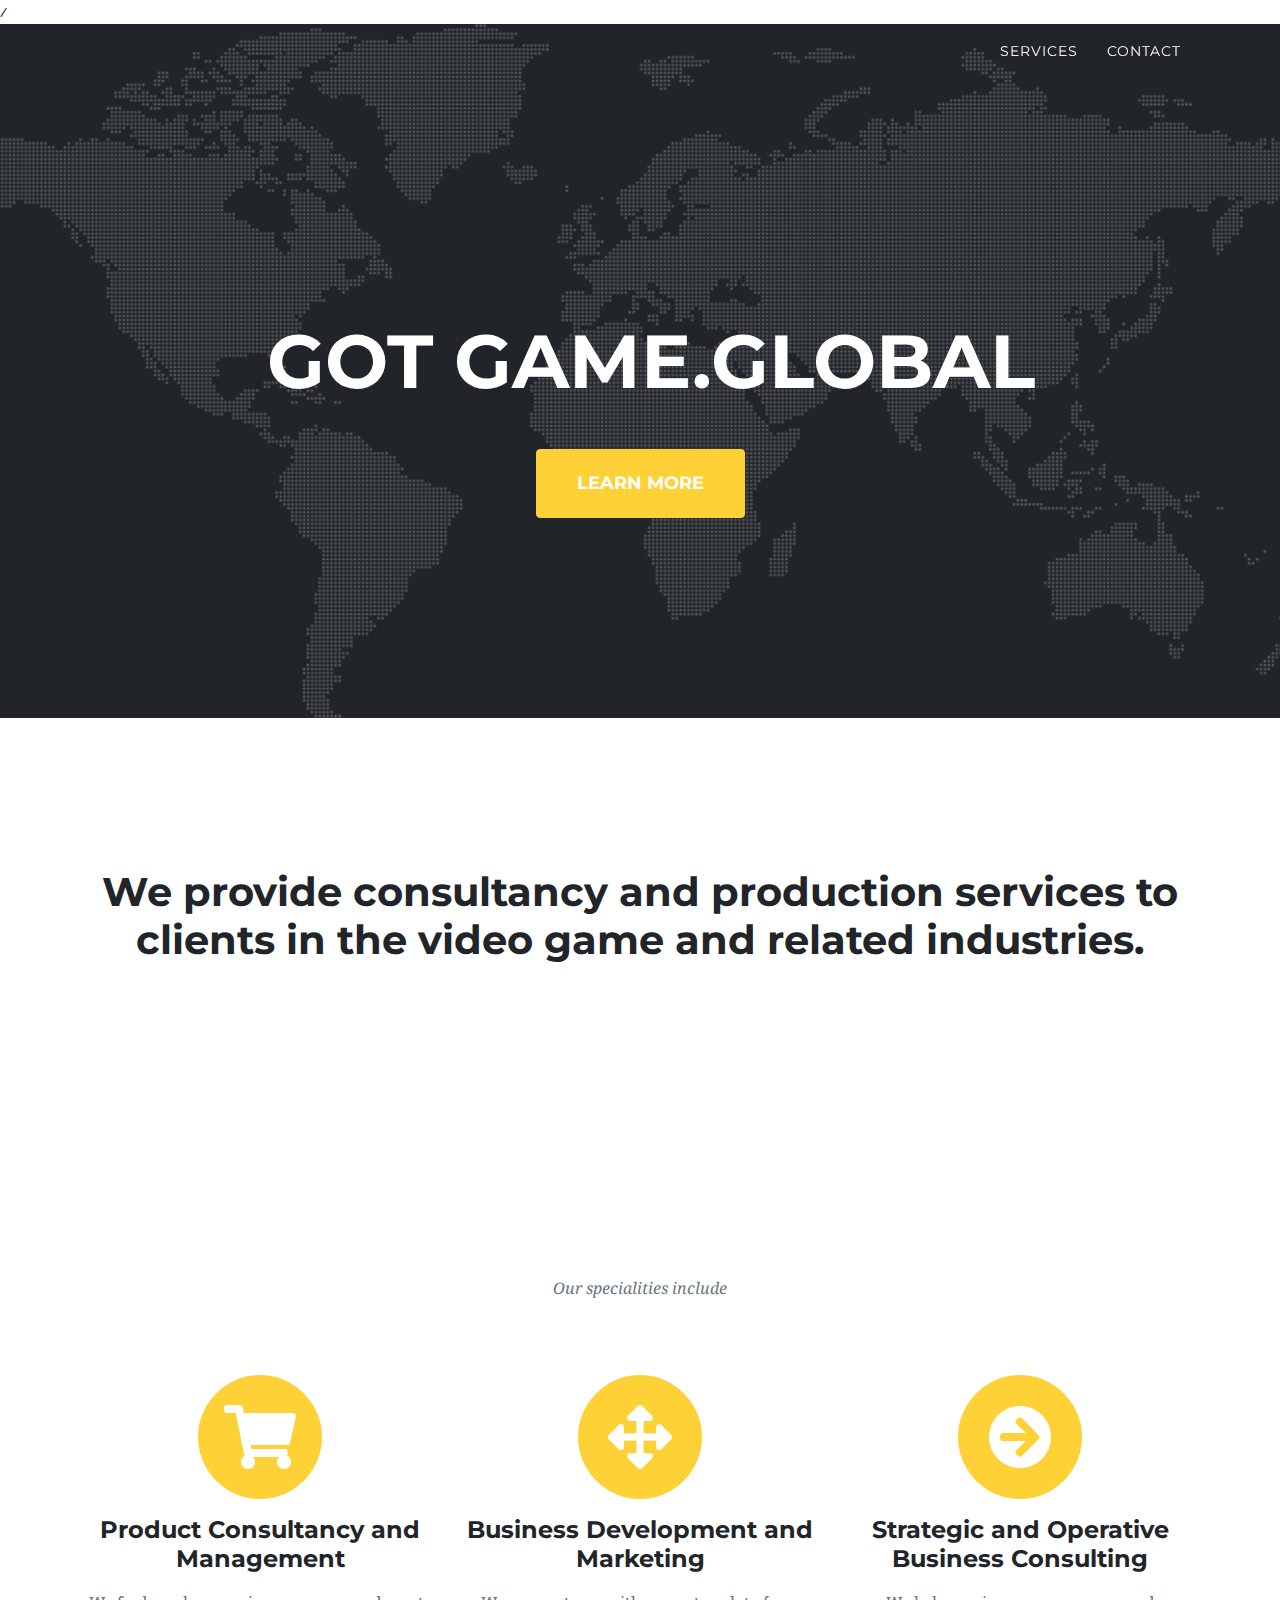
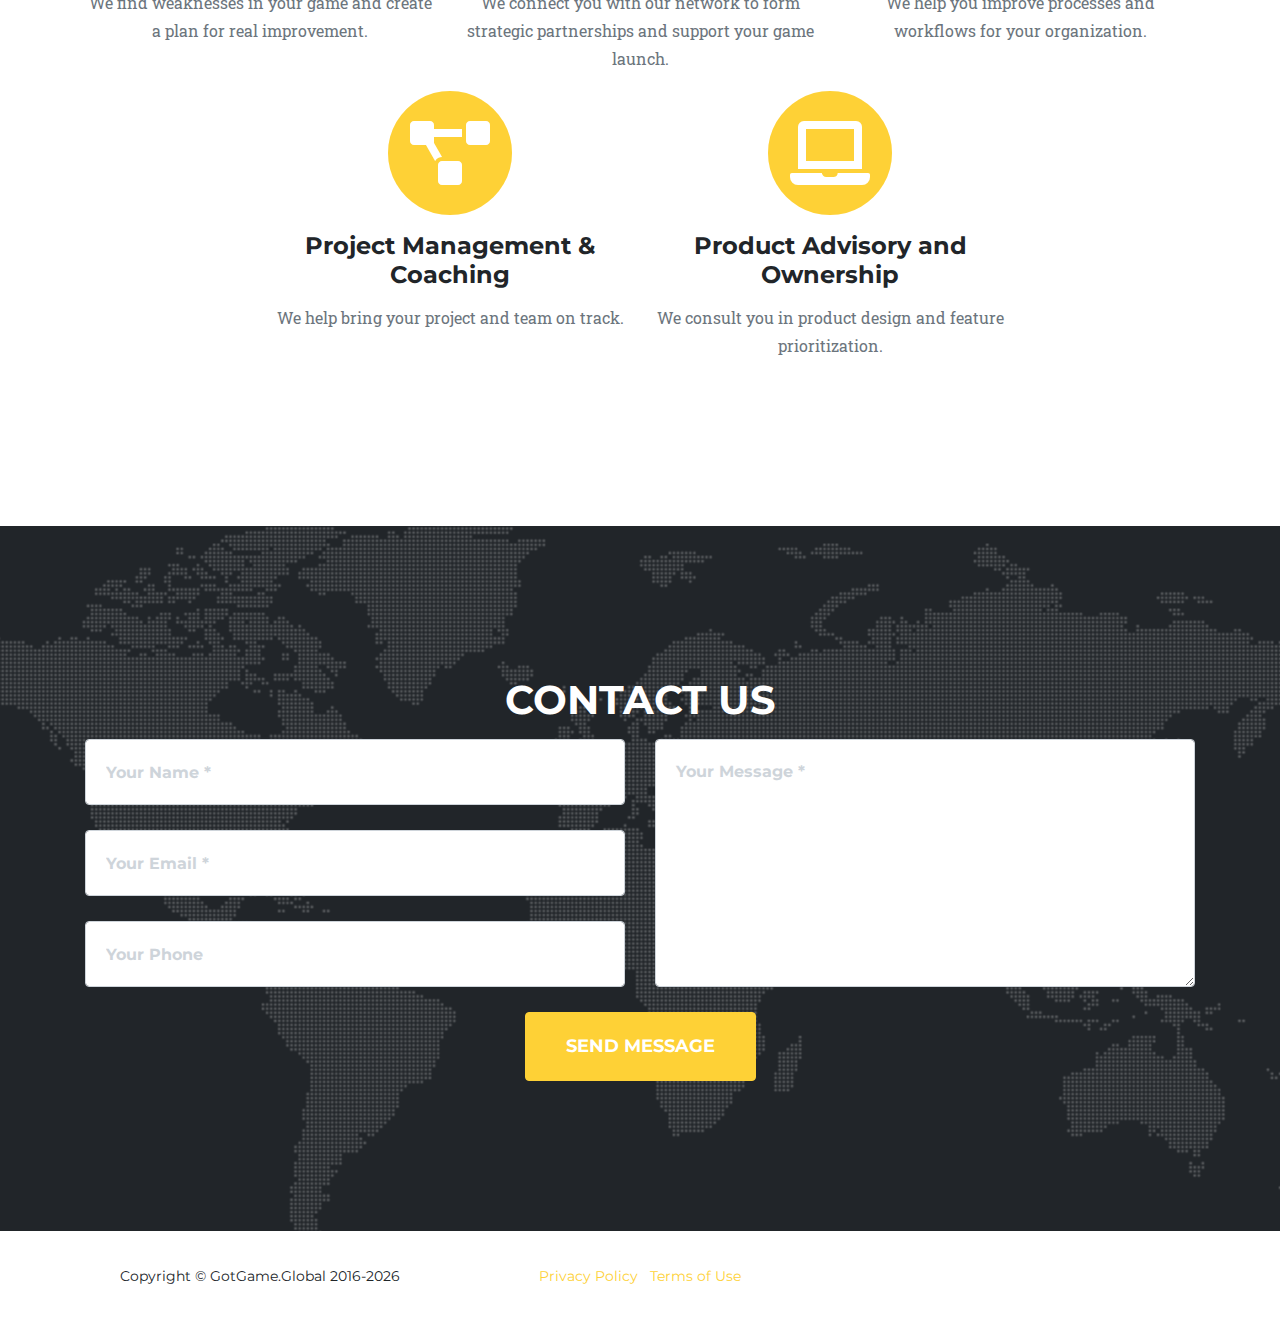
==== index.html @ 74e71c4a "added production and PM focus" ====
<!DOCTYPE html>
<html lang="en">
⁄
  <head>

    <meta charset="utf-8">
    <meta name="viewport" content="width=device-width, initial-scale=1, shrink-to-fit=no">
    <meta name="description" content="">
    <meta name="author" content="">

    <title>GotGame.Global</title>

    <!-- Bootstrap core CSS -->
    <link href="vendor/bootstrap/css/bootstrap.min.css" rel="stylesheet">

    <!-- Custom fonts for this template -->
    <link href="vendor/fontawesome-free/css/all.min.css" rel="stylesheet" type="text/css">
    <link href="https://fonts.googleapis.com/css?family=Montserrat:400,700" rel="stylesheet" type="text/css">
    <link href='https://fonts.googleapis.com/css?family=Kaushan+Script' rel='stylesheet' type='text/css'>
    <link href='https://fonts.googleapis.com/css?family=Droid+Serif:400,700,400italic,700italic' rel='stylesheet' type='text/css'>
    <link href='https://fonts.googleapis.com/css?family=Roboto+Slab:400,100,300,700' rel='stylesheet' type='text/css'>

    <!-- Custom styles for this template -->
    <link href="css/agency.css" rel="stylesheet">

  </head>

  <body id="page-top">

    <!-- Navigation -->
    <nav class="navbar navbar-expand-lg navbar-dark fixed-top" id="mainNav">
      <div class="container">
<!--        <a class="navbar-brand js-scroll-trigger" href="#page-top">Start Bootstrap</a> -->
        <button class="navbar-toggler navbar-toggler-right" type="button" data-toggle="collapse" data-target="#navbarResponsive" aria-controls="navbarResponsive" aria-expanded="false" aria-label="Toggle navigation">
          Menu
          <i class="fas fa-bars"></i>
        </button>
        <div class="collapse navbar-collapse" id="navbarResponsive">
          <ul class="navbar-nav text-uppercase ml-auto">
            <li class="nav-item">
              <a class="nav-link js-scroll-trigger" href="#services">Services</a>
            </li>
<!--
            <li class="nav-item">
              <a class="nav-link js-scroll-trigger" href="#portfolio">Portfolio</a>
            </li>
            <li class="nav-item">
              <a class="nav-link js-scroll-trigger" href="#about">About</a>
            </li>
            <li class="nav-item">
              <a class="nav-link js-scroll-trigger" href="#team">Team</a>
            </li>
-->            
            <li class="nav-item">
              <a class="nav-link js-scroll-trigger" href="#contact">Contact</a>
            </li>
          </ul>
        </div>
      </div>
    </nav>

    <!-- Header -->
    <header class="masthead">
      <div class="container">
        <div class="intro-text">
          <!--<div class="intro-lead-in">Welcome To Our Studio!</div>-->
          <div class="intro-heading text-uppercase">&nbsp;Got Game.Global</div>
          <a class="btn btn-primary btn-xl text-uppercase js-scroll-trigger" href="#services">Learn More</a>
        </div>
      </div>
    </header>






 <!-- About -->

    <section id="about">
      <div class="container">
        <div class="row">
          <div class="col-lg-12 text-center">
            <h2 class="section-heading text-normalcase">
            We provide consultancy and production services to clients in the video game and related industries.
            </h2>
<!--            
<h3 class="section-subheading text-muted"></h3> 
-->

          </div>
        </div>
      
      </div>
    </section>


    <!-- Services -->
    <section id="services">
      <div class="container">
        <div class="row">
          <div class="col-lg-12 text-center">
<!--            <h2 class="section-heading text-uppercase">Services</h2>
-->
            <h3 class="section-subheading text-muted">Our specialities include</h3>
          </div>
        </div>
        <div class="row text-center">
          <div class="col-md-4">
            <span class="fa-stack fa-4x">
              <i class="fas fa-circle fa-stack-2x text-primary"></i>
              <i class="fas fa-shopping-cart fa-stack-1x fa-inverse"></i>
            </span>
            <h4 class="service-heading">Product Consultancy and Management</h4>
            <p class="text-muted">We find weaknesses in your game and create a plan for real improvement.</p>
          </div>
          <div class="col-md-4">
            <span class="fa-stack fa-4x">
              <i class="fas fa-circle fa-stack-2x text-primary"></i>
              <i class="fas fa-arrows-alt fa-stack-1x fa-inverse"></i>
            </span>
            <h4 class="service-heading">Business Development and Marketing</h4>
            <p class="text-muted">We connect you with our network to form strategic partnerships and support your game launch.</p>
          </div>
          <div class="col-md-4">
            <span class="fa-stack fa-4x">
              <i class="fas fa-circle fa-stack-2x text-primary"></i>
              <i class="fas fa-arrow-circle-right fa-stack-1x fa-inverse"></i>
            </span>
            <h4 class="service-heading">Strategic and Operative Business Consulting</h4>
            <p class="text-muted">We help you improve processes and workflows for your organization.</p>
          </div>
        </div>


        <div class="row text-center">
          <div class="col-md-2">
          </div>
          <div class="col-md-4">
            <span class="fa-stack fa-4x">
              <i class="fas fa-circle fa-stack-2x text-primary"></i>
              <i class="fas fa-project-diagram fa-stack-1x fa-inverse"></i>
            </span>
            <h4 class="service-heading">Project Management & Coaching</h4>
            <p class="text-muted">We help bring your project and team on track.</p>
          </div>
          <div class="col-md-4">
            <span class="fa-stack fa-4x">
              <i class="fas fa-circle fa-stack-2x text-primary"></i>
              <i class="fas fa-laptop fa-stack-1x fa-inverse"></i>
            </span>
            <h4 class="service-heading">Product Advisory and Ownership</h4>
            <p class="text-muted">We consult you in product design and feature prioritization.</p>
          </div>
<!--
          <div class="col-md-6">
            <span class="fa-stack fa-4x">
              <i class="fas fa-circle fa-stack-2x text-primary"></i>
              <i class="fas fa-lock fa-stack-1x fa-inverse"></i>
            </span>
            <h4 class="service-heading">Strategic and Operative Business Consulting</h4>
            <p class="text-muted">We help you improve processes and workflows for your organization.</p>
          </div>
          <div class="col-md-6">
            <span class="fa-stack fa-4x">
              <i class="fas fa-circle fa-stack-2x text-primary"></i>
              <i class="fas fa-lock fa-stack-1x fa-inverse"></i>
            </span>
            <h4 class="service-heading">Strategic and Operative Business Consulting</h4>
            <p class="text-muted">We help you improve processes and workflows for your organization.</p>
          </div>
-->          
        </div>
      </div>
    </section>

    <!-- Portfolio Grid -->
<!--    
    <section class="bg-light" id="portfolio">
      <div class="container">
        <div class="row">
          <div class="col-lg-12 text-center">
            <h2 class="section-heading text-uppercase">Portfolio</h2>
            <h3 class="section-subheading text-muted">Lorem ipsum dolor sit amet consectetur.</h3>
          </div>
        </div>
        <div class="row">
          <div class="col-md-4 col-sm-6 portfolio-item">
            <a class="portfolio-link" data-toggle="modal" href="#portfolioModal1">
              <div class="portfolio-hover">
                <div class="portfolio-hover-content">
                  <i class="fas fa-plus fa-3x"></i>
                </div>
              </div>
              <img class="img-fluid" src="img/portfolio/01-thumbnail.jpg" alt="">
            </a>
            <div class="portfolio-caption">
              <h4>Threads</h4>
              <p class="text-muted">Illustration</p>
            </div>
          </div>
          <div class="col-md-4 col-sm-6 portfolio-item">
            <a class="portfolio-link" data-toggle="modal" href="#portfolioModal2">
              <div class="portfolio-hover">
                <div class="portfolio-hover-content">
                  <i class="fas fa-plus fa-3x"></i>
                </div>
              </div>
              <img class="img-fluid" src="img/portfolio/02-thumbnail.jpg" alt="">
            </a>
            <div class="portfolio-caption">
              <h4>Explore</h4>
              <p class="text-muted">Graphic Design</p>
            </div>
          </div>
          <div class="col-md-4 col-sm-6 portfolio-item">
            <a class="portfolio-link" data-toggle="modal" href="#portfolioModal3">
              <div class="portfolio-hover">
                <div class="portfolio-hover-content">
                  <i class="fas fa-plus fa-3x"></i>
                </div>
              </div>
              <img class="img-fluid" src="img/portfolio/03-thumbnail.jpg" alt="">
            </a>
            <div class="portfolio-caption">
              <h4>Finish</h4>
              <p class="text-muted">Identity</p>
            </div>
          </div>
          <div class="col-md-4 col-sm-6 portfolio-item">
            <a class="portfolio-link" data-toggle="modal" href="#portfolioModal4">
              <div class="portfolio-hover">
                <div class="portfolio-hover-content">
                  <i class="fas fa-plus fa-3x"></i>
                </div>
              </div>
              <img class="img-fluid" src="img/portfolio/04-thumbnail.jpg" alt="">
            </a>
            <div class="portfolio-caption">
              <h4>Lines</h4>
              <p class="text-muted">Branding</p>
            </div>
          </div>
          <div class="col-md-4 col-sm-6 portfolio-item">
            <a class="portfolio-link" data-toggle="modal" href="#portfolioModal5">
              <div class="portfolio-hover">
                <div class="portfolio-hover-content">
                  <i class="fas fa-plus fa-3x"></i>
                </div>
              </div>
              <img class="img-fluid" src="img/portfolio/05-thumbnail.jpg" alt="">
            </a>
            <div class="portfolio-caption">
              <h4>Southwest</h4>
              <p class="text-muted">Website Design</p>
            </div>
          </div>
          <div class="col-md-4 col-sm-6 portfolio-item">
            <a class="portfolio-link" data-toggle="modal" href="#portfolioModal6">
              <div class="portfolio-hover">
                <div class="portfolio-hover-content">
                  <i class="fas fa-plus fa-3x"></i>
                </div>
              </div>
              <img class="img-fluid" src="img/portfolio/06-thumbnail.jpg" alt="">
            </a>
            <div class="portfolio-caption">
              <h4>Window</h4>
              <p class="text-muted">Photography</p>
            </div>
          </div>
        </div>
      </div>
    </section>
-->
    <!-- About -->
<!--    
    <section id="about">
      <div class="container">
        <div class="row">
          <div class="col-lg-12 text-center">
            <h2 class="section-heading text-uppercase">About</h2>
            <h3 class="section-subheading text-muted">Lorem ipsum dolor sit amet consectetur.</h3>
          </div>
        </div>
        <div class="row">
          <div class="col-lg-12">
            <ul class="timeline">
              <li>
                <div class="timeline-image">
                  <img class="rounded-circle img-fluid" src="img/about/1.jpg" alt="">
                </div>
                <div class="timeline-panel">
                  <div class="timeline-heading">
                    <h4>2009-2011</h4>
                    <h4 class="subheading">Our Humble Beginnings</h4>
                  </div>
                  <div class="timeline-body">
                    <p class="text-muted">Lorem ipsum dolor sit amet, consectetur adipisicing elit. Sunt ut voluptatum eius sapiente, totam reiciendis temporibus qui quibusdam, recusandae sit vero unde, sed, incidunt et ea quo dolore laudantium consectetur!</p>
                  </div>
                </div>
              </li>
              <li class="timeline-inverted">
                <div class="timeline-image">
                  <img class="rounded-circle img-fluid" src="img/about/2.jpg" alt="">
                </div>
                <div class="timeline-panel">
                  <div class="timeline-heading">
                    <h4>March 2011</h4>
                    <h4 class="subheading">An Agency is Born</h4>
                  </div>
                  <div class="timeline-body">
                    <p class="text-muted">Lorem ipsum dolor sit amet, consectetur adipisicing elit. Sunt ut voluptatum eius sapiente, totam reiciendis temporibus qui quibusdam, recusandae sit vero unde, sed, incidunt et ea quo dolore laudantium consectetur!</p>
                  </div>
                </div>
              </li>
              <li>
                <div class="timeline-image">
                  <img class="rounded-circle img-fluid" src="img/about/3.jpg" alt="">
                </div>
                <div class="timeline-panel">
                  <div class="timeline-heading">
                    <h4>December 2012</h4>
                    <h4 class="subheading">Transition to Full Service</h4>
                  </div>
                  <div class="timeline-body">
                    <p class="text-muted">Lorem ipsum dolor sit amet, consectetur adipisicing elit. Sunt ut voluptatum eius sapiente, totam reiciendis temporibus qui quibusdam, recusandae sit vero unde, sed, incidunt et ea quo dolore laudantium consectetur!</p>
                  </div>
                </div>
              </li>
              <li class="timeline-inverted">
                <div class="timeline-image">
                  <img class="rounded-circle img-fluid" src="img/about/4.jpg" alt="">
                </div>
                <div class="timeline-panel">
                  <div class="timeline-heading">
                    <h4>July 2014</h4>
                    <h4 class="subheading">Phase Two Expansion</h4>
                  </div>
                  <div class="timeline-body">
                    <p class="text-muted">Lorem ipsum dolor sit amet, consectetur adipisicing elit. Sunt ut voluptatum eius sapiente, totam reiciendis temporibus qui quibusdam, recusandae sit vero unde, sed, incidunt et ea quo dolore laudantium consectetur!</p>
                  </div>
                </div>
              </li>
              <li class="timeline-inverted">
                <div class="timeline-image">
                  <h4>Be Part
                    <br>Of Our
                    <br>Story!</h4>
                </div>
              </li>
            </ul>
          </div>
        </div>
      </div>
    </section>
-->
    <!-- Team -->
<!--    
    <section class="bg-light" id="team">
      <div class="container">
        <div class="row">
          <div class="col-lg-12 text-center">
            <h2 class="section-heading text-uppercase">Our Amazing Team</h2>
            <h3 class="section-subheading text-muted">Lorem ipsum dolor sit amet consectetur.</h3>
          </div>
        </div>
        <div class="row">
          <div class="col-sm-4">
            <div class="team-member">
              <img class="mx-auto rounded-circle" src="img/team/1.jpg" alt="">
              <h4>Kay Garland</h4>
              <p class="text-muted">Lead Designer</p>
              <ul class="list-inline social-buttons">
                <li class="list-inline-item">
                  <a href="#">
                    <i class="fab fa-twitter"></i>
                  </a>
                </li>
                <li class="list-inline-item">
                  <a href="#">
                    <i class="fab fa-facebook-f"></i>
                  </a>
                </li>
                <li class="list-inline-item">
                  <a href="#">
                    <i class="fab fa-linkedin-in"></i>
                  </a>
                </li>
              </ul>
            </div>
          </div>
          <div class="col-sm-4">
            <div class="team-member">
              <img class="mx-auto rounded-circle" src="img/team/2.jpg" alt="">
              <h4>Larry Parker</h4>
              <p class="text-muted">Lead Marketer</p>
              <ul class="list-inline social-buttons">
                <li class="list-inline-item">
                  <a href="#">
                    <i class="fab fa-twitter"></i>
                  </a>
                </li>
                <li class="list-inline-item">
                  <a href="#">
                    <i class="fab fa-facebook-f"></i>
                  </a>
                </li>
                <li class="list-inline-item">
                  <a href="#">
                    <i class="fab fa-linkedin-in"></i>
                  </a>
                </li>
              </ul>
            </div>
          </div>
          <div class="col-sm-4">
            <div class="team-member">
              <img class="mx-auto rounded-circle" src="img/team/3.jpg" alt="">
              <h4>Diana Pertersen</h4>
              <p class="text-muted">Lead Developer</p>
              <ul class="list-inline social-buttons">
                <li class="list-inline-item">
                  <a href="#">
                    <i class="fab fa-twitter"></i>
                  </a>
                </li>
                <li class="list-inline-item">
                  <a href="#">
                    <i class="fab fa-facebook-f"></i>
                  </a>
                </li>
                <li class="list-inline-item">
                  <a href="#">
                    <i class="fab fa-linkedin-in"></i>
                  </a>
                </li>
              </ul>
            </div>
          </div>
        </div>
        <div class="row">
          <div class="col-lg-8 mx-auto text-center">
            <p class="large text-muted">Lorem ipsum dolor sit amet, consectetur adipisicing elit. Aut eaque, laboriosam veritatis, quos non quis ad perspiciatis, totam corporis ea, alias ut unde.</p>
          </div>
        </div>
      </div>
    </section>
-->
    <!-- Clients -->
<!--    
    <section class="py-5">
      <div class="container">
        <div class="row">
          <div class="col-md-3 col-sm-6">
            <a href="#">
              <img class="img-fluid d-block mx-auto" src="img/logos/envato.jpg" alt="">
            </a>
          </div>
          <div class="col-md-3 col-sm-6">
            <a href="#">
              <img class="img-fluid d-block mx-auto" src="img/logos/designmodo.jpg" alt="">
            </a>
          </div>
          <div class="col-md-3 col-sm-6">
            <a href="#">
              <img class="img-fluid d-block mx-auto" src="img/logos/themeforest.jpg" alt="">
            </a>
          </div>
          <div class="col-md-3 col-sm-6">
            <a href="#">
              <img class="img-fluid d-block mx-auto" src="img/logos/creative-market.jpg" alt="">
            </a>
          </div>
        </div>
      </div>
    </section>
-->
    <!-- Contact -->
    <section id="contact">
      <div class="container">
        <div class="row">
          <div class="col-lg-12 text-center">
            <h2 class="section-heading text-uppercase">Contact Us</h2>
<!--            <h3 class="section-subheading text-muted">Lorem ipsum dolor sit amet consectetur.</h3> -->
          </div>
        </div>
        <div class="row">
          <div class="col-lg-12">


            <form id="contactForm" name="sentMessage" novalidate="novalidate" action="https://getsimpleform.com/messages?form_api_token=7665341a5c9664d6cbdcd5132d60b666" method="post">
              <div class="row">
                <div class="col-md-6">
                  <div class="form-group">
                    <input class="form-control" id="name" type="text" placeholder="Your Name *" required="required" data-validation-required-message="Please enter your name.">
                    <p class="help-block text-danger"></p>
                  </div>
                  <div class="form-group">
                    <input class="form-control" id="email" type="email" placeholder="Your Email *" required="required" data-validation-required-message="Please enter your email address.">
                    <p class="help-block text-danger"></p>
                  </div>
                  <div class="form-group">
                    <input class="form-control" id="phone" type="tel" placeholder="Your Phone">
                    <p class="help-block text-danger"></p>
                  </div>
                </div>
                <div class="col-md-6">
                  <div class="form-group">
                    <textarea class="form-control" id="message" placeholder="Your Message *" required="required" data-validation-required-message="Please enter a message."></textarea>
                    <p class="help-block text-danger"></p>
                  </div>
                </div>
                <div class="clearfix"></div>
                <div class="col-lg-12 text-center">
                  <div id="success"></div>
                  <button id="sendMessageButton" class="btn btn-primary btn-xl text-uppercase" type="submit">Send Message</button>
                </div>
              </div>
            </form>
          </div>
        </div>
      </div>
    </section>

    <!-- Footer -->
    <footer>
      <div class="container">
        <div class="row">
          <div class="col-md-4">
            <span class="copyright">Copyright &copy; GotGame.Global 2016-<script>document.write(new Date().getFullYear())</script></span>
          </div>
<!--
          <div class="col-md-4">
            <ul class="list-inline social-buttons">
              <li class="list-inline-item">
                <a href="#">
                  <i class="fab fa-twitter"></i>
                </a>
              </li>
              <li class="list-inline-item">
                <a href="#">
                  <i class="fab fa-facebook-f"></i>
                </a>
              </li>
              <li class="list-inline-item">
                <a href="#">
                  <i class="fab fa-linkedin-in"></i>
                </a>
              </li>
            </ul>
          </div>
-->          

          <div class="col-md-4">
            <ul class="list-inline quicklinks">
              <li class="list-inline-item">
                <a href="#">Privacy Policy</a>
              </li>
              <li class="list-inline-item">
                <a href="#">Terms of Use</a>
              </li>
            </ul>
          </div>
        </div>
      </div>
    </footer>

    <!-- Portfolio Modals -->

    <!-- Modal 1 -->
    <div class="portfolio-modal modal fade" id="portfolioModal1" tabindex="-1" role="dialog" aria-hidden="true">
      <div class="modal-dialog">
        <div class="modal-content">
          <div class="close-modal" data-dismiss="modal">
            <div class="lr">
              <div class="rl"></div>
            </div>
          </div>
          <div class="container">
            <div class="row">
              <div class="col-lg-8 mx-auto">
                <div class="modal-body">
                  <!-- Project Details Go Here -->
                  <h2 class="text-uppercase">Project Name</h2>
                  <p class="item-intro text-muted">Lorem ipsum dolor sit amet consectetur.</p>
                  <img class="img-fluid d-block mx-auto" src="img/portfolio/01-full.jpg" alt="">
                  <p>Use this area to describe your project. Lorem ipsum dolor sit amet, consectetur adipisicing elit. Est blanditiis dolorem culpa incidunt minus dignissimos deserunt repellat aperiam quasi sunt officia expedita beatae cupiditate, maiores repudiandae, nostrum, reiciendis facere nemo!</p>
                  <ul class="list-inline">
                    <li>Date: January 2017</li>
                    <li>Client: Threads</li>
                    <li>Category: Illustration</li>
                  </ul>
                  <button class="btn btn-primary" data-dismiss="modal" type="button">
                    <i class="fas fa-times"></i>
                    Close Project</button>
                </div>
              </div>
            </div>
          </div>
        </div>
      </div>
    </div>

    <!-- Modal 2 -->
    <div class="portfolio-modal modal fade" id="portfolioModal2" tabindex="-1" role="dialog" aria-hidden="true">
      <div class="modal-dialog">
        <div class="modal-content">
          <div class="close-modal" data-dismiss="modal">
            <div class="lr">
              <div class="rl"></div>
            </div>
          </div>
          <div class="container">
            <div class="row">
              <div class="col-lg-8 mx-auto">
                <div class="modal-body">
                  <!-- Project Details Go Here -->
                  <h2 class="text-uppercase">Project Name</h2>
                  <p class="item-intro text-muted">Lorem ipsum dolor sit amet consectetur.</p>
                  <img class="img-fluid d-block mx-auto" src="img/portfolio/02-full.jpg" alt="">
                  <p>Use this area to describe your project. Lorem ipsum dolor sit amet, consectetur adipisicing elit. Est blanditiis dolorem culpa incidunt minus dignissimos deserunt repellat aperiam quasi sunt officia expedita beatae cupiditate, maiores repudiandae, nostrum, reiciendis facere nemo!</p>
                  <ul class="list-inline">
                    <li>Date: January 2017</li>
                    <li>Client: Explore</li>
                    <li>Category: Graphic Design</li>
                  </ul>
                  <button class="btn btn-primary" data-dismiss="modal" type="button">
                    <i class="fas fa-times"></i>
                    Close Project</button>
                </div>
              </div>
            </div>
          </div>
        </div>
      </div>
    </div>

    <!-- Modal 3 -->
    <div class="portfolio-modal modal fade" id="portfolioModal3" tabindex="-1" role="dialog" aria-hidden="true">
      <div class="modal-dialog">
        <div class="modal-content">
          <div class="close-modal" data-dismiss="modal">
            <div class="lr">
              <div class="rl"></div>
            </div>
          </div>
          <div class="container">
            <div class="row">
              <div class="col-lg-8 mx-auto">
                <div class="modal-body">
                  <!-- Project Details Go Here -->
                  <h2 class="text-uppercase">Project Name</h2>
                  <p class="item-intro text-muted">Lorem ipsum dolor sit amet consectetur.</p>
                  <img class="img-fluid d-block mx-auto" src="img/portfolio/03-full.jpg" alt="">
                  <p>Use this area to describe your project. Lorem ipsum dolor sit amet, consectetur adipisicing elit. Est blanditiis dolorem culpa incidunt minus dignissimos deserunt repellat aperiam quasi sunt officia expedita beatae cupiditate, maiores repudiandae, nostrum, reiciendis facere nemo!</p>
                  <ul class="list-inline">
                    <li>Date: January 2017</li>
                    <li>Client: Finish</li>
                    <li>Category: Identity</li>
                  </ul>
                  <button class="btn btn-primary" data-dismiss="modal" type="button">
                    <i class="fas fa-times"></i>
                    Close Project</button>
                </div>
              </div>
            </div>
          </div>
        </div>
      </div>
    </div>

    <!-- Modal 4 -->
    <div class="portfolio-modal modal fade" id="portfolioModal4" tabindex="-1" role="dialog" aria-hidden="true">
      <div class="modal-dialog">
        <div class="modal-content">
          <div class="close-modal" data-dismiss="modal">
            <div class="lr">
              <div class="rl"></div>
            </div>
          </div>
          <div class="container">
            <div class="row">
              <div class="col-lg-8 mx-auto">
                <div class="modal-body">
                  <!-- Project Details Go Here -->
                  <h2 class="text-uppercase">Project Name</h2>
                  <p class="item-intro text-muted">Lorem ipsum dolor sit amet consectetur.</p>
                  <img class="img-fluid d-block mx-auto" src="img/portfolio/04-full.jpg" alt="">
                  <p>Use this area to describe your project. Lorem ipsum dolor sit amet, consectetur adipisicing elit. Est blanditiis dolorem culpa incidunt minus dignissimos deserunt repellat aperiam quasi sunt officia expedita beatae cupiditate, maiores repudiandae, nostrum, reiciendis facere nemo!</p>
                  <ul class="list-inline">
                    <li>Date: January 2017</li>
                    <li>Client: Lines</li>
                    <li>Category: Branding</li>
                  </ul>
                  <button class="btn btn-primary" data-dismiss="modal" type="button">
                    <i class="fas fa-times"></i>
                    Close Project</button>
                </div>
              </div>
            </div>
          </div>
        </div>
      </div>
    </div>

    <!-- Modal 5 -->
    <div class="portfolio-modal modal fade" id="portfolioModal5" tabindex="-1" role="dialog" aria-hidden="true">
      <div class="modal-dialog">
        <div class="modal-content">
          <div class="close-modal" data-dismiss="modal">
            <div class="lr">
              <div class="rl"></div>
            </div>
          </div>
          <div class="container">
            <div class="row">
              <div class="col-lg-8 mx-auto">
                <div class="modal-body">
                  <!-- Project Details Go Here -->
                  <h2 class="text-uppercase">Project Name</h2>
                  <p class="item-intro text-muted">Lorem ipsum dolor sit amet consectetur.</p>
                  <img class="img-fluid d-block mx-auto" src="img/portfolio/05-full.jpg" alt="">
                  <p>Use this area to describe your project. Lorem ipsum dolor sit amet, consectetur adipisicing elit. Est blanditiis dolorem culpa incidunt minus dignissimos deserunt repellat aperiam quasi sunt officia expedita beatae cupiditate, maiores repudiandae, nostrum, reiciendis facere nemo!</p>
                  <ul class="list-inline">
                    <li>Date: January 2017</li>
                    <li>Client: Southwest</li>
                    <li>Category: Website Design</li>
                  </ul>
                  <button class="btn btn-primary" data-dismiss="modal" type="button">
                    <i class="fas fa-times"></i>
                    Close Project</button>
                </div>
              </div>
            </div>
          </div>
        </div>
      </div>
    </div>

    <!-- Modal 6 -->
    <div class="portfolio-modal modal fade" id="portfolioModal6" tabindex="-1" role="dialog" aria-hidden="true">
      <div class="modal-dialog">
        <div class="modal-content">
          <div class="close-modal" data-dismiss="modal">
            <div class="lr">
              <div class="rl"></div>
            </div>
          </div>
          <div class="container">
            <div class="row">
              <div class="col-lg-8 mx-auto">
                <div class="modal-body">
                  <!-- Project Details Go Here -->
                  <h2 class="text-uppercase">Project Name</h2>
                  <p class="item-intro text-muted">Lorem ipsum dolor sit amet consectetur.</p>
                  <img class="img-fluid d-block mx-auto" src="img/portfolio/06-full.jpg" alt="">
                  <p>Use this area to describe your project. Lorem ipsum dolor sit amet, consectetur adipisicing elit. Est blanditiis dolorem culpa incidunt minus dignissimos deserunt repellat aperiam quasi sunt officia expedita beatae cupiditate, maiores repudiandae, nostrum, reiciendis facere nemo!</p>
                  <ul class="list-inline">
                    <li>Date: January 2017</li>
                    <li>Client: Window</li>
                    <li>Category: Photography</li>
                  </ul>
                  <button class="btn btn-primary" data-dismiss="modal" type="button">
                    <i class="fas fa-times"></i>
                    Close Project</button>
                </div>
              </div>
            </div>
          </div>
        </div>
      </div>
    </div>

    <!-- Bootstrap core JavaScript -->
    <script src="vendor/jquery/jquery.min.js"></script>
    <script src="vendor/bootstrap/js/bootstrap.bundle.min.js"></script>

    <!-- Plugin JavaScript -->
    <script src="vendor/jquery-easing/jquery.easing.min.js"></script>

    <!-- Contact form JavaScript -->
    <script src="js/jqBootstrapValidation.js"></script>
    <script src="js/contact_me.js"></script>

    <!-- Custom scripts for this template -->
    <script src="js/agency.js"></script>

  </body>

</html>
---- vendor/fontawesome-free/css/all.min.css ----
/*!
 * Font Awesome Free 5.3.1 by @fontawesome - https://fontawesome.com
 * License - https://fontawesome.com/license/free (Icons: CC BY 4.0, Fonts: SIL OFL 1.1, Code: MIT License)
 */
.fa,.fab,.fal,.far,.fas{-moz-osx-font-smoothing:grayscale;-webkit-font-smoothing:antialiased;display:inline-block;font-style:normal;font-variant:normal;text-rendering:auto;line-height:1}.fa-lg{font-size:1.33333em;line-height:.75em;vertical-align:-.0667em}.fa-xs{font-size:.75em}.fa-sm{font-size:.875em}.fa-1x{font-size:1em}.fa-2x{font-size:2em}.fa-3x{font-size:3em}.fa-4x{font-size:4em}.fa-5x{font-size:5em}.fa-6x{font-size:6em}.fa-7x{font-size:7em}.fa-8x{font-size:8em}.fa-9x{font-size:9em}.fa-10x{font-size:10em}.fa-fw{text-align:center;width:1.25em}.fa-ul{list-style-type:none;margin-left:2.5em;padding-left:0}.fa-ul>li{position:relative}.fa-li{left:-2em;position:absolute;text-align:center;width:2em;line-height:inherit}.fa-border{border:.08em solid #eee;border-radius:.1em;padding:.2em .25em .15em}.fa-pull-left{float:left}.fa-pull-right{float:right}.fa.fa-pull-left,.fab.fa-pull-left,.fal.fa-pull-left,.far.fa-pull-left,.fas.fa-pull-left{margin-right:.3em}.fa.fa-pull-right,.fab.fa-pull-right,.fal.fa-pull-right,.far.fa-pull-right,.fas.fa-pull-right{margin-left:.3em}.fa-spin{animation:fa-spin 2s infinite linear}.fa-pulse{animation:fa-spin 1s infinite steps(8)}@keyframes fa-spin{0%{transform:rotate(0deg)}to{transform:rotate(1turn)}}.fa-rotate-90{-ms-filter:"progid:DXImageTransform.Microsoft.BasicImage(rotation=1)";transform:rotate(90deg)}.fa-rotate-180{-ms-filter:"progid:DXImageTransform.Microsoft.BasicImage(rotation=2)";transform:rotate(180deg)}.fa-rotate-270{-ms-filter:"progid:DXImageTransform.Microsoft.BasicImage(rotation=3)";transform:rotate(270deg)}.fa-flip-horizontal{-ms-filter:"progid:DXImageTransform.Microsoft.BasicImage(rotation=0, mirror=1)";transform:scaleX(-1)}.fa-flip-vertical{transform:scaleY(-1)}.fa-flip-horizontal.fa-flip-vertical,.fa-flip-vertical{-ms-filter:"progid:DXImageTransform.Microsoft.BasicImage(rotation=2, mirror=1)"}.fa-flip-horizontal.fa-flip-vertical{transform:scale(-1)}:root .fa-flip-horizontal,:root .fa-flip-vertical,:root .fa-rotate-90,:root .fa-rotate-180,:root .fa-rotate-270{-webkit-filter:none;filter:none}.fa-stack{display:inline-block;height:2em;line-height:2em;position:relative;vertical-align:middle;width:2em}.fa-stack-1x,.fa-stack-2x{left:0;position:absolute;text-align:center;width:100%}.fa-stack-1x{line-height:inherit}.fa-stack-2x{font-size:2em}.fa-inverse{color:#fff}.fa-500px:before{content:"\f26e"}.fa-accessible-icon:before{content:"\f368"}.fa-accusoft:before{content:"\f369"}.fa-ad:before{content:"\f641"}.fa-address-book:before{content:"\f2b9"}.fa-address-card:before{content:"\f2bb"}.fa-adjust:before{content:"\f042"}.fa-adn:before{content:"\f170"}.fa-adversal:before{content:"\f36a"}.fa-affiliatetheme:before{content:"\f36b"}.fa-air-freshener:before{content:"\f5d0"}.fa-algolia:before{content:"\f36c"}.fa-align-center:before{content:"\f037"}.fa-align-justify:before{content:"\f039"}.fa-align-left:before{content:"\f036"}.fa-align-right:before{content:"\f038"}.fa-alipay:before{content:"\f642"}.fa-allergies:before{content:"\f461"}.fa-amazon:before{content:"\f270"}.fa-amazon-pay:before{content:"\f42c"}.fa-ambulance:before{content:"\f0f9"}.fa-american-sign-language-interpreting:before{content:"\f2a3"}.fa-amilia:before{content:"\f36d"}.fa-anchor:before{content:"\f13d"}.fa-android:before{content:"\f17b"}.fa-angellist:before{content:"\f209"}.fa-angle-double-down:before{content:"\f103"}.fa-angle-double-left:before{content:"\f100"}.fa-angle-double-right:before{content:"\f101"}.fa-angle-double-up:before{content:"\f102"}.fa-angle-down:before{content:"\f107"}.fa-angle-left:before{content:"\f104"}.fa-angle-right:before{content:"\f105"}.fa-angle-up:before{content:"\f106"}.fa-angry:before{content:"\f556"}.fa-angrycreative:before{content:"\f36e"}.fa-angular:before{content:"\f420"}.fa-ankh:before{content:"\f644"}.fa-app-store:before{content:"\f36f"}.fa-app-store-ios:before{content:"\f370"}.fa-apper:before{content:"\f371"}.fa-apple:before{content:"\f179"}.fa-apple-alt:before{content:"\f5d1"}.fa-apple-pay:before{content:"\f415"}.fa-archive:before{content:"\f187"}.fa-archway:before{content:"\f557"}.fa-arrow-alt-circle-down:before{content:"\f358"}.fa-arrow-alt-circle-left:before{content:"\f359"}.fa-arrow-alt-circle-right:before{content:"\f35a"}.fa-arrow-alt-circle-up:before{content:"\f35b"}.fa-arrow-circle-down:before{content:"\f0ab"}.fa-arrow-circle-left:before{content:"\f0a8"}.fa-arrow-circle-right:before{content:"\f0a9"}.fa-arrow-circle-up:before{content:"\f0aa"}.fa-arrow-down:before{content:"\f063"}.fa-arrow-left:before{content:"\f060"}.fa-arrow-right:before{content:"\f061"}.fa-arrow-up:before{content:"\f062"}.fa-arrows-alt:before{content:"\f0b2"}.fa-arrows-alt-h:before{content:"\f337"}.fa-arrows-alt-v:before{content:"\f338"}.fa-assistive-listening-systems:before{content:"\f2a2"}.fa-asterisk:before{content:"\f069"}.fa-asymmetrik:before{content:"\f372"}.fa-at:before{content:"\f1fa"}.fa-atlas:before{content:"\f558"}.fa-atom:before{content:"\f5d2"}.fa-audible:before{content:"\f373"}.fa-audio-description:before{content:"\f29e"}.fa-autoprefixer:before{content:"\f41c"}.fa-avianex:before{content:"\f374"}.fa-aviato:before{content:"\f421"}.fa-award:before{content:"\f559"}.fa-aws:before{content:"\f375"}.fa-backspace:before{content:"\f55a"}.fa-backward:before{content:"\f04a"}.fa-balance-scale:before{content:"\f24e"}.fa-ban:before{content:"\f05e"}.fa-band-aid:before{content:"\f462"}.fa-bandcamp:before{content:"\f2d5"}.fa-barcode:before{content:"\f02a"}.fa-bars:before{content:"\f0c9"}.fa-baseball-ball:before{content:"\f433"}.fa-basketball-ball:before{content:"\f434"}.fa-bath:before{content:"\f2cd"}.fa-battery-empty:before{content:"\f244"}.fa-battery-full:before{content:"\f240"}.fa-battery-half:before{content:"\f242"}.fa-battery-quarter:before{content:"\f243"}.fa-battery-three-quarters:before{content:"\f241"}.fa-bed:before{content:"\f236"}.fa-beer:before{content:"\f0fc"}.fa-behance:before{content:"\f1b4"}.fa-behance-square:before{content:"\f1b5"}.fa-bell:before{content:"\f0f3"}.fa-bell-slash:before{content:"\f1f6"}.fa-bezier-curve:before{content:"\f55b"}.fa-bible:before{content:"\f647"}.fa-bicycle:before{content:"\f206"}.fa-bimobject:before{content:"\f378"}.fa-binoculars:before{content:"\f1e5"}.fa-birthday-cake:before{content:"\f1fd"}.fa-bitbucket:before{content:"\f171"}.fa-bitcoin:before{content:"\f379"}.fa-bity:before{content:"\f37a"}.fa-black-tie:before{content:"\f27e"}.fa-blackberry:before{content:"\f37b"}.fa-blender:before{content:"\f517"}.fa-blind:before{content:"\f29d"}.fa-blogger:before{content:"\f37c"}.fa-blogger-b:before{content:"\f37d"}.fa-bluetooth:before{content:"\f293"}.fa-bluetooth-b:before{content:"\f294"}.fa-bold:before{content:"\f032"}.fa-bolt:before{content:"\f0e7"}.fa-bomb:before{content:"\f1e2"}.fa-bone:before{content:"\f5d7"}.fa-bong:before{content:"\f55c"}.fa-book:before{content:"\f02d"}.fa-book-open:before{content:"\f518"}.fa-book-reader:before{content:"\f5da"}.fa-bookmark:before{content:"\f02e"}.fa-bowling-ball:before{content:"\f436"}.fa-box:before{content:"\f466"}.fa-box-open:before{content:"\f49e"}.fa-boxes:before{content:"\f468"}.fa-braille:before{content:"\f2a1"}.fa-brain:before{content:"\f5dc"}.fa-briefcase:before{content:"\f0b1"}.fa-briefcase-medical:before{content:"\f469"}.fa-broadcast-tower:before{content:"\f519"}.fa-broom:before{content:"\f51a"}.fa-brush:before{content:"\f55d"}.fa-btc:before{content:"\f15a"}.fa-bug:before{content:"\f188"}.fa-building:before{content:"\f1ad"}.fa-bullhorn:before{content:"\f0a1"}.fa-bullseye:before{content:"\f140"}.fa-burn:before{content:"\f46a"}.fa-buromobelexperte:before{content:"\f37f"}.fa-bus:before{content:"\f207"}.fa-bus-alt:before{content:"\f55e"}.fa-business-time:before{content:"\f64a"}.fa-buysellads:before{content:"\f20d"}.fa-calculator:before{content:"\f1ec"}.fa-calendar:before{content:"\f133"}.fa-calendar-alt:before{content:"\f073"}.fa-calendar-check:before{content:"\f274"}.fa-calendar-minus:before{content:"\f272"}.fa-calendar-plus:before{content:"\f271"}.fa-calendar-times:before{content:"\f273"}.fa-camera:before{content:"\f030"}.fa-camera-retro:before{content:"\f083"}.fa-cannabis:before{content:"\f55f"}.fa-capsules:before{content:"\f46b"}.fa-car:before{content:"\f1b9"}.fa-car-alt:before{content:"\f5de"}.fa-car-battery:before{content:"\f5df"}.fa-car-crash:before{content:"\f5e1"}.fa-car-side:before{content:"\f5e4"}.fa-caret-down:before{content:"\f0d7"}.fa-caret-left:before{content:"\f0d9"}.fa-caret-right:before{content:"\f0da"}.fa-caret-square-down:before{content:"\f150"}.fa-caret-square-left:before{content:"\f191"}.fa-caret-square-right:before{content:"\f152"}.fa-caret-square-up:before{content:"\f151"}.fa-caret-up:before{content:"\f0d8"}.fa-cart-arrow-down:before{content:"\f218"}.fa-cart-plus:before{content:"\f217"}.fa-cc-amazon-pay:before{content:"\f42d"}.fa-cc-amex:before{content:"\f1f3"}.fa-cc-apple-pay:before{content:"\f416"}.fa-cc-diners-club:before{content:"\f24c"}.fa-cc-discover:before{content:"\f1f2"}.fa-cc-jcb:before{content:"\f24b"}.fa-cc-mastercard:before{content:"\f1f1"}.fa-cc-paypal:before{content:"\f1f4"}.fa-cc-stripe:before{content:"\f1f5"}.fa-cc-visa:before{content:"\f1f0"}.fa-centercode:before{content:"\f380"}.fa-certificate:before{content:"\f0a3"}.fa-chalkboard:before{content:"\f51b"}.fa-chalkboard-teacher:before{content:"\f51c"}.fa-charging-station:before{content:"\f5e7"}.fa-chart-area:before{content:"\f1fe"}.fa-chart-bar:before{content:"\f080"}.fa-chart-line:before{content:"\f201"}.fa-chart-pie:before{content:"\f200"}.fa-check:before{content:"\f00c"}.fa-check-circle:before{content:"\f058"}.fa-check-double:before{content:"\f560"}.fa-check-square:before{content:"\f14a"}.fa-chess:before{content:"\f439"}.fa-chess-bishop:before{content:"\f43a"}.fa-chess-board:before{content:"\f43c"}.fa-chess-king:before{content:"\f43f"}.fa-chess-knight:before{content:"\f441"}.fa-chess-pawn:before{content:"\f443"}.fa-chess-queen:before{content:"\f445"}.fa-chess-rook:before{content:"\f447"}.fa-chevron-circle-down:before{content:"\f13a"}.fa-chevron-circle-left:before{content:"\f137"}.fa-chevron-circle-right:before{content:"\f138"}.fa-chevron-circle-up:before{content:"\f139"}.fa-chevron-down:before{content:"\f078"}.fa-chevron-left:before{content:"\f053"}.fa-chevron-right:before{content:"\f054"}.fa-chevron-up:before{content:"\f077"}.fa-child:before{content:"\f1ae"}.fa-chrome:before{content:"\f268"}.fa-church:before{content:"\f51d"}.fa-circle:before{content:"\f111"}.fa-circle-notch:before{content:"\f1ce"}.fa-city:before{content:"\f64f"}.fa-clipboard:before{content:"\f328"}.fa-clipboard-check:before{content:"\f46c"}.fa-clipboard-list:before{content:"\f46d"}.fa-clock:before{content:"\f017"}.fa-clone:before{content:"\f24d"}.fa-closed-captioning:before{content:"\f20a"}.fa-cloud:before{content:"\f0c2"}.fa-cloud-download-alt:before{content:"\f381"}.fa-cloud-upload-alt:before{content:"\f382"}.fa-cloudscale:before{content:"\f383"}.fa-cloudsmith:before{content:"\f384"}.fa-cloudversify:before{content:"\f385"}.fa-cocktail:before{content:"\f561"}.fa-code:before{content:"\f121"}.fa-code-branch:before{content:"\f126"}.fa-codepen:before{content:"\f1cb"}.fa-codiepie:before{content:"\f284"}.fa-coffee:before{content:"\f0f4"}.fa-cog:before{content:"\f013"}.fa-cogs:before{content:"\f085"}.fa-coins:before{content:"\f51e"}.fa-columns:before{content:"\f0db"}.fa-comment:before{content:"\f075"}.fa-comment-alt:before{content:"\f27a"}.fa-comment-dollar:before{content:"\f651"}.fa-comment-dots:before{content:"\f4ad"}.fa-comment-slash:before{content:"\f4b3"}.fa-comments:before{content:"\f086"}.fa-comments-dollar:before{content:"\f653"}.fa-compact-disc:before{content:"\f51f"}.fa-compass:before{content:"\f14e"}.fa-compress:before{content:"\f066"}.fa-concierge-bell:before{content:"\f562"}.fa-connectdevelop:before{content:"\f20e"}.fa-contao:before{content:"\f26d"}.fa-cookie:before{content:"\f563"}.fa-cookie-bite:before{content:"\f564"}.fa-copy:before{content:"\f0c5"}.fa-copyright:before{content:"\f1f9"}.fa-couch:before{content:"\f4b8"}.fa-cpanel:before{content:"\f388"}.fa-creative-commons:before{content:"\f25e"}.fa-creative-commons-by:before{content:"\f4e7"}.fa-creative-commons-nc:before{content:"\f4e8"}.fa-creative-commons-nc-eu:before{content:"\f4e9"}.fa-creative-commons-nc-jp:before{content:"\f4ea"}.fa-creative-commons-nd:before{content:"\f4eb"}.fa-creative-commons-pd:before{content:"\f4ec"}.fa-creative-commons-pd-alt:before{content:"\f4ed"}.fa-creative-commons-remix:before{content:"\f4ee"}.fa-creative-commons-sa:before{content:"\f4ef"}.fa-creative-commons-sampling:before{content:"\f4f0"}.fa-creative-commons-sampling-plus:before{content:"\f4f1"}.fa-creative-commons-share:before{content:"\f4f2"}.fa-credit-card:before{content:"\f09d"}.fa-crop:before{content:"\f125"}.fa-crop-alt:before{content:"\f565"}.fa-cross:before{content:"\f654"}.fa-crosshairs:before{content:"\f05b"}.fa-crow:before{content:"\f520"}.fa-crown:before{content:"\f521"}.fa-css3:before{content:"\f13c"}.fa-css3-alt:before{content:"\f38b"}.fa-cube:before{content:"\f1b2"}.fa-cubes:before{content:"\f1b3"}.fa-cut:before{content:"\f0c4"}.fa-cuttlefish:before{content:"\f38c"}.fa-d-and-d:before{content:"\f38d"}.fa-dashcube:before{content:"\f210"}.fa-database:before{content:"\f1c0"}.fa-deaf:before{content:"\f2a4"}.fa-delicious:before{content:"\f1a5"}.fa-deploydog:before{content:"\f38e"}.fa-deskpro:before{content:"\f38f"}.fa-desktop:before{content:"\f108"}.fa-deviantart:before{content:"\f1bd"}.fa-dharmachakra:before{content:"\f655"}.fa-diagnoses:before{content:"\f470"}.fa-dice:before{content:"\f522"}.fa-dice-five:before{content:"\f523"}.fa-dice-four:before{content:"\f524"}.fa-dice-one:before{content:"\f525"}.fa-dice-six:before{content:"\f526"}.fa-dice-three:before{content:"\f527"}.fa-dice-two:before{content:"\f528"}.fa-digg:before{content:"\f1a6"}.fa-digital-ocean:before{content:"\f391"}.fa-digital-tachograph:before{content:"\f566"}.fa-directions:before{content:"\f5eb"}.fa-discord:before{content:"\f392"}.fa-discourse:before{content:"\f393"}.fa-divide:before{content:"\f529"}.fa-dizzy:before{content:"\f567"}.fa-dna:before{content:"\f471"}.fa-dochub:before{content:"\f394"}.fa-docker:before{content:"\f395"}.fa-dollar-sign:before{content:"\f155"}.fa-dolly:before{content:"\f472"}.fa-dolly-flatbed:before{content:"\f474"}.fa-donate:before{content:"\f4b9"}.fa-door-closed:before{content:"\f52a"}.fa-door-open:before{content:"\f52b"}.fa-dot-circle:before{content:"\f192"}.fa-dove:before{content:"\f4ba"}.fa-download:before{content:"\f019"}.fa-draft2digital:before{content:"\f396"}.fa-drafting-compass:before{content:"\f568"}.fa-draw-polygon:before{content:"\f5ee"}.fa-dribbble:before{content:"\f17d"}.fa-dribbble-square:before{content:"\f397"}.fa-dropbox:before{content:"\f16b"}.fa-drum:before{content:"\f569"}.fa-drum-steelpan:before{content:"\f56a"}.fa-drupal:before{content:"\f1a9"}.fa-dumbbell:before{content:"\f44b"}.fa-dyalog:before{content:"\f399"}.fa-earlybirds:before{content:"\f39a"}.fa-ebay:before{content:"\f4f4"}.fa-edge:before{content:"\f282"}.fa-edit:before{content:"\f044"}.fa-eject:before{content:"\f052"}.fa-elementor:before{content:"\f430"}.fa-ellipsis-h:before{content:"\f141"}.fa-ellipsis-v:before{content:"\f142"}.fa-ello:before{content:"\f5f1"}.fa-ember:before{content:"\f423"}.fa-empire:before{content:"\f1d1"}.fa-envelope:before{content:"\f0e0"}.fa-envelope-open:before{content:"\f2b6"}.fa-envelope-open-text:before{content:"\f658"}.fa-envelope-square:before{content:"\f199"}.fa-envira:before{content:"\f299"}.fa-equals:before{content:"\f52c"}.fa-eraser:before{content:"\f12d"}.fa-erlang:before{content:"\f39d"}.fa-ethereum:before{content:"\f42e"}.fa-etsy:before{content:"\f2d7"}.fa-euro-sign:before{content:"\f153"}.fa-exchange-alt:before{content:"\f362"}.fa-exclamation:before{content:"\f12a"}.fa-exclamation-circle:before{content:"\f06a"}.fa-exclamation-triangle:before{content:"\f071"}.fa-expand:before{content:"\f065"}.fa-expand-arrows-alt:before{content:"\f31e"}.fa-expeditedssl:before{content:"\f23e"}.fa-external-link-alt:before{content:"\f35d"}.fa-external-link-square-alt:before{content:"\f360"}.fa-eye:before{content:"\f06e"}.fa-eye-dropper:before{content:"\f1fb"}.fa-eye-slash:before{content:"\f070"}.fa-facebook:before{content:"\f09a"}.fa-facebook-f:before{content:"\f39e"}.fa-facebook-messenger:before{content:"\f39f"}.fa-facebook-square:before{content:"\f082"}.fa-fast-backward:before{content:"\f049"}.fa-fast-forward:before{content:"\f050"}.fa-fax:before{content:"\f1ac"}.fa-feather:before{content:"\f52d"}.fa-feather-alt:before{content:"\f56b"}.fa-female:before{content:"\f182"}.fa-fighter-jet:before{content:"\f0fb"}.fa-file:before{content:"\f15b"}.fa-file-alt:before{content:"\f15c"}.fa-file-archive:before{content:"\f1c6"}.fa-file-audio:before{content:"\f1c7"}.fa-file-code:before{content:"\f1c9"}.fa-file-contract:before{content:"\f56c"}.fa-file-download:before{content:"\f56d"}.fa-file-excel:before{content:"\f1c3"}.fa-file-export:before{content:"\f56e"}.fa-file-image:before{content:"\f1c5"}.fa-file-import:before{content:"\f56f"}.fa-file-invoice:before{content:"\f570"}.fa-file-invoice-dollar:before{content:"\f571"}.fa-file-medical:before{content:"\f477"}.fa-file-medical-alt:before{content:"\f478"}.fa-file-pdf:before{content:"\f1c1"}.fa-file-powerpoint:before{content:"\f1c4"}.fa-file-prescription:before{content:"\f572"}.fa-file-signature:before{content:"\f573"}.fa-file-upload:before{content:"\f574"}.fa-file-video:before{content:"\f1c8"}.fa-file-word:before{content:"\f1c2"}.fa-fill:before{content:"\f575"}.fa-fill-drip:before{content:"\f576"}.fa-film:before{content:"\f008"}.fa-filter:before{content:"\f0b0"}.fa-fingerprint:before{content:"\f577"}.fa-fire:before{content:"\f06d"}.fa-fire-extinguisher:before{content:"\f134"}.fa-firefox:before{content:"\f269"}.fa-first-aid:before{content:"\f479"}.fa-first-order:before{content:"\f2b0"}.fa-first-order-alt:before{content:"\f50a"}.fa-firstdraft:before{content:"\f3a1"}.fa-fish:before{content:"\f578"}.fa-flag:before{content:"\f024"}.fa-flag-checkered:before{content:"\f11e"}.fa-flask:before{content:"\f0c3"}.fa-flickr:before{content:"\f16e"}.fa-flipboard:before{content:"\f44d"}.fa-flushed:before{content:"\f579"}.fa-fly:before{content:"\f417"}.fa-folder:before{content:"\f07b"}.fa-folder-minus:before{content:"\f65d"}.fa-folder-open:before{content:"\f07c"}.fa-folder-plus:before{content:"\f65e"}.fa-font:before{content:"\f031"}.fa-font-awesome:before{content:"\f2b4"}.fa-font-awesome-alt:before{content:"\f35c"}.fa-font-awesome-flag:before{content:"\f425"}.fa-font-awesome-logo-full:before{content:"\f4e6"}.fa-fonticons:before{content:"\f280"}.fa-fonticons-fi:before{content:"\f3a2"}.fa-football-ball:before{content:"\f44e"}.fa-fort-awesome:before{content:"\f286"}.fa-fort-awesome-alt:before{content:"\f3a3"}.fa-forumbee:before{content:"\f211"}.fa-forward:before{content:"\f04e"}.fa-foursquare:before{content:"\f180"}.fa-free-code-camp:before{content:"\f2c5"}.fa-freebsd:before{content:"\f3a4"}.fa-frog:before{content:"\f52e"}.fa-frown:before{content:"\f119"}.fa-frown-open:before{content:"\f57a"}.fa-fulcrum:before{content:"\f50b"}.fa-funnel-dollar:before{content:"\f662"}.fa-futbol:before{content:"\f1e3"}.fa-galactic-republic:before{content:"\f50c"}.fa-galactic-senate:before{content:"\f50d"}.fa-gamepad:before{content:"\f11b"}.fa-gas-pump:before{content:"\f52f"}.fa-gavel:before{content:"\f0e3"}.fa-gem:before{content:"\f3a5"}.fa-genderless:before{content:"\f22d"}.fa-get-pocket:before{content:"\f265"}.fa-gg:before{content:"\f260"}.fa-gg-circle:before{content:"\f261"}.fa-gift:before{content:"\f06b"}.fa-git:before{content:"\f1d3"}.fa-git-square:before{content:"\f1d2"}.fa-github:before{content:"\f09b"}.fa-github-alt:before{content:"\f113"}.fa-github-square:before{content:"\f092"}.fa-gitkraken:before{content:"\f3a6"}.fa-gitlab:before{content:"\f296"}.fa-gitter:before{content:"\f426"}.fa-glass-martini:before{content:"\f000"}.fa-glass-martini-alt:before{content:"\f57b"}.fa-glasses:before{content:"\f530"}.fa-glide:before{content:"\f2a5"}.fa-glide-g:before{content:"\f2a6"}.fa-globe:before{content:"\f0ac"}.fa-globe-africa:before{content:"\f57c"}.fa-globe-americas:before{content:"\f57d"}.fa-globe-asia:before{content:"\f57e"}.fa-gofore:before{content:"\f3a7"}.fa-golf-ball:before{content:"\f450"}.fa-goodreads:before{content:"\f3a8"}.fa-goodreads-g:before{content:"\f3a9"}.fa-google:before{content:"\f1a0"}.fa-google-drive:before{content:"\f3aa"}.fa-google-play:before{content:"\f3ab"}.fa-google-plus:before{content:"\f2b3"}.fa-google-plus-g:before{content:"\f0d5"}.fa-google-plus-square:before{content:"\f0d4"}.fa-google-wallet:before{content:"\f1ee"}.fa-gopuram:before{content:"\f664"}.fa-graduation-cap:before{content:"\f19d"}.fa-gratipay:before{content:"\f184"}.fa-grav:before{content:"\f2d6"}.fa-greater-than:before{content:"\f531"}.fa-greater-than-equal:before{content:"\f532"}.fa-grimace:before{content:"\f57f"}.fa-grin:before{content:"\f580"}.fa-grin-alt:before{content:"\f581"}.fa-grin-beam:before{content:"\f582"}.fa-grin-beam-sweat:before{content:"\f583"}.fa-grin-hearts:before{content:"\f584"}.fa-grin-squint:before{content:"\f585"}.fa-grin-squint-tears:before{content:"\f586"}.fa-grin-stars:before{content:"\f587"}.fa-grin-tears:before{content:"\f588"}.fa-grin-tongue:before{content:"\f589"}.fa-grin-tongue-squint:before{content:"\f58a"}.fa-grin-tongue-wink:before{content:"\f58b"}.fa-grin-wink:before{content:"\f58c"}.fa-grip-horizontal:before{content:"\f58d"}.fa-grip-vertical:before{content:"\f58e"}.fa-gripfire:before{content:"\f3ac"}.fa-grunt:before{content:"\f3ad"}.fa-gulp:before{content:"\f3ae"}.fa-h-square:before{content:"\f0fd"}.fa-hacker-news:before{content:"\f1d4"}.fa-hacker-news-square:before{content:"\f3af"}.fa-hackerrank:before{content:"\f5f7"}.fa-hamsa:before{content:"\f665"}.fa-hand-holding:before{content:"\f4bd"}.fa-hand-holding-heart:before{content:"\f4be"}.fa-hand-holding-usd:before{content:"\f4c0"}.fa-hand-lizard:before{content:"\f258"}.fa-hand-paper:before{content:"\f256"}.fa-hand-peace:before{content:"\f25b"}.fa-hand-point-down:before{content:"\f0a7"}.fa-hand-point-left:before{content:"\f0a5"}.fa-hand-point-right:before{content:"\f0a4"}.fa-hand-point-up:before{content:"\f0a6"}.fa-hand-pointer:before{content:"\f25a"}.fa-hand-rock:before{content:"\f255"}.fa-hand-scissors:before{content:"\f257"}.fa-hand-spock:before{content:"\f259"}.fa-hands:before{content:"\f4c2"}.fa-hands-helping:before{content:"\f4c4"}.fa-handshake:before{content:"\f2b5"}.fa-hashtag:before{content:"\f292"}.fa-haykal:before{content:"\f666"}.fa-hdd:before{content:"\f0a0"}.fa-heading:before{content:"\f1dc"}.fa-headphones:before{content:"\f025"}.fa-headphones-alt:before{content:"\f58f"}.fa-headset:before{content:"\f590"}.fa-heart:before{content:"\f004"}.fa-heartbeat:before{content:"\f21e"}.fa-helicopter:before{content:"\f533"}.fa-highlighter:before{content:"\f591"}.fa-hips:before{content:"\f452"}.fa-hire-a-helper:before{content:"\f3b0"}.fa-history:before{content:"\f1da"}.fa-hockey-puck:before{content:"\f453"}.fa-home:before{content:"\f015"}.fa-hooli:before{content:"\f427"}.fa-hornbill:before{content:"\f592"}.fa-hospital:before{content:"\f0f8"}.fa-hospital-alt:before{content:"\f47d"}.fa-hospital-symbol:before{content:"\f47e"}.fa-hot-tub:before{content:"\f593"}.fa-hotel:before{content:"\f594"}.fa-hotjar:before{content:"\f3b1"}.fa-hourglass:before{content:"\f254"}.fa-hourglass-end:before{content:"\f253"}.fa-hourglass-half:before{content:"\f252"}.fa-hourglass-start:before{content:"\f251"}.fa-houzz:before{content:"\f27c"}.fa-html5:before{content:"\f13b"}.fa-hubspot:before{content:"\f3b2"}.fa-i-cursor:before{content:"\f246"}.fa-id-badge:before{content:"\f2c1"}.fa-id-card:before{content:"\f2c2"}.fa-id-card-alt:before{content:"\f47f"}.fa-image:before{content:"\f03e"}.fa-images:before{content:"\f302"}.fa-imdb:before{content:"\f2d8"}.fa-inbox:before{content:"\f01c"}.fa-indent:before{content:"\f03c"}.fa-industry:before{content:"\f275"}.fa-infinity:before{content:"\f534"}.fa-info:before{content:"\f129"}.fa-info-circle:before{content:"\f05a"}.fa-instagram:before{content:"\f16d"}.fa-internet-explorer:before{content:"\f26b"}.fa-ioxhost:before{content:"\f208"}.fa-italic:before{content:"\f033"}.fa-itunes:before{content:"\f3b4"}.fa-itunes-note:before{content:"\f3b5"}.fa-java:before{content:"\f4e4"}.fa-jedi:before{content:"\f669"}.fa-jedi-order:before{content:"\f50e"}.fa-jenkins:before{content:"\f3b6"}.fa-joget:before{content:"\f3b7"}.fa-joint:before{content:"\f595"}.fa-joomla:before{content:"\f1aa"}.fa-journal-whills:before{content:"\f66a"}.fa-js:before{content:"\f3b8"}.fa-js-square:before{content:"\f3b9"}.fa-jsfiddle:before{content:"\f1cc"}.fa-kaaba:before{content:"\f66b"}.fa-kaggle:before{content:"\f5fa"}.fa-key:before{content:"\f084"}.fa-keybase:before{content:"\f4f5"}.fa-keyboard:before{content:"\f11c"}.fa-keycdn:before{content:"\f3ba"}.fa-khanda:before{content:"\f66d"}.fa-kickstarter:before{content:"\f3bb"}.fa-kickstarter-k:before{content:"\f3bc"}.fa-kiss:before{content:"\f596"}.fa-kiss-beam:before{content:"\f597"}.fa-kiss-wink-heart:before{content:"\f598"}.fa-kiwi-bird:before{content:"\f535"}.fa-korvue:before{content:"\f42f"}.fa-landmark:before{content:"\f66f"}.fa-language:before{content:"\f1ab"}.fa-laptop:before{content:"\f109"}.fa-laptop-code:before{content:"\f5fc"}.fa-laravel:before{content:"\f3bd"}.fa-lastfm:before{content:"\f202"}.fa-lastfm-square:before{content:"\f203"}.fa-laugh:before{content:"\f599"}.fa-laugh-beam:before{content:"\f59a"}.fa-laugh-squint:before{content:"\f59b"}.fa-laugh-wink:before{content:"\f59c"}.fa-layer-group:before{content:"\f5fd"}.fa-leaf:before{content:"\f06c"}.fa-leanpub:before{content:"\f212"}.fa-lemon:before{content:"\f094"}.fa-less:before{content:"\f41d"}.fa-less-than:before{content:"\f536"}.fa-less-than-equal:before{content:"\f537"}.fa-level-down-alt:before{content:"\f3be"}.fa-level-up-alt:before{content:"\f3bf"}.fa-life-ring:before{content:"\f1cd"}.fa-lightbulb:before{content:"\f0eb"}.fa-line:before{content:"\f3c0"}.fa-link:before{content:"\f0c1"}.fa-linkedin:before{content:"\f08c"}.fa-linkedin-in:before{content:"\f0e1"}.fa-linode:before{content:"\f2b8"}.fa-linux:before{content:"\f17c"}.fa-lira-sign:before{content:"\f195"}.fa-list:before{content:"\f03a"}.fa-list-alt:before{content:"\f022"}.fa-list-ol:before{content:"\f0cb"}.fa-list-ul:before{content:"\f0ca"}.fa-location-arrow:before{content:"\f124"}.fa-lock:before{content:"\f023"}.fa-lock-open:before{content:"\f3c1"}.fa-long-arrow-alt-down:before{content:"\f309"}.fa-long-arrow-alt-left:before{content:"\f30a"}.fa-long-arrow-alt-right:before{content:"\f30b"}.fa-long-arrow-alt-up:before{content:"\f30c"}.fa-low-vision:before{content:"\f2a8"}.fa-luggage-cart:before{content:"\f59d"}.fa-lyft:before{content:"\f3c3"}.fa-magento:before{content:"\f3c4"}.fa-magic:before{content:"\f0d0"}.fa-magnet:before{content:"\f076"}.fa-mail-bulk:before{content:"\f674"}.fa-mailchimp:before{content:"\f59e"}.fa-male:before{content:"\f183"}.fa-mandalorian:before{content:"\f50f"}.fa-map:before{content:"\f279"}.fa-map-marked:before{content:"\f59f"}.fa-map-marked-alt:before{content:"\f5a0"}.fa-map-marker:before{content:"\f041"}.fa-map-marker-alt:before{content:"\f3c5"}.fa-map-pin:before{content:"\f276"}.fa-map-signs:before{content:"\f277"}.fa-markdown:before{content:"\f60f"}.fa-marker:before{content:"\f5a1"}.fa-mars:before{content:"\f222"}.fa-mars-double:before{content:"\f227"}.fa-mars-stroke:before{content:"\f229"}.fa-mars-stroke-h:before{content:"\f22b"}.fa-mars-stroke-v:before{content:"\f22a"}.fa-mastodon:before{content:"\f4f6"}.fa-maxcdn:before{content:"\f136"}.fa-medal:before{content:"\f5a2"}.fa-medapps:before{content:"\f3c6"}.fa-medium:before{content:"\f23a"}.fa-medium-m:before{content:"\f3c7"}.fa-medkit:before{content:"\f0fa"}.fa-medrt:before{content:"\f3c8"}.fa-meetup:before{content:"\f2e0"}.fa-megaport:before{content:"\f5a3"}.fa-meh:before{content:"\f11a"}.fa-meh-blank:before{content:"\f5a4"}.fa-meh-rolling-eyes:before{content:"\f5a5"}.fa-memory:before{content:"\f538"}.fa-menorah:before{content:"\f676"}.fa-mercury:before{content:"\f223"}.fa-microchip:before{content:"\f2db"}.fa-microphone:before{content:"\f130"}.fa-microphone-alt:before{content:"\f3c9"}.fa-microphone-alt-slash:before{content:"\f539"}.fa-microphone-slash:before{content:"\f131"}.fa-microscope:before{content:"\f610"}.fa-microsoft:before{content:"\f3ca"}.fa-minus:before{content:"\f068"}.fa-minus-circle:before{content:"\f056"}.fa-minus-square:before{content:"\f146"}.fa-mix:before{content:"\f3cb"}.fa-mixcloud:before{content:"\f289"}.fa-mizuni:before{content:"\f3cc"}.fa-mobile:before{content:"\f10b"}.fa-mobile-alt:before{content:"\f3cd"}.fa-modx:before{content:"\f285"}.fa-monero:before{content:"\f3d0"}.fa-money-bill:before{content:"\f0d6"}.fa-money-bill-alt:before{content:"\f3d1"}.fa-money-bill-wave:before{content:"\f53a"}.fa-money-bill-wave-alt:before{content:"\f53b"}.fa-money-check:before{content:"\f53c"}.fa-money-check-alt:before{content:"\f53d"}.fa-monument:before{content:"\f5a6"}.fa-moon:before{content:"\f186"}.fa-mortar-pestle:before{content:"\f5a7"}.fa-mosque:before{content:"\f678"}.fa-motorcycle:before{content:"\f21c"}.fa-mouse-pointer:before{content:"\f245"}.fa-music:before{content:"\f001"}.fa-napster:before{content:"\f3d2"}.fa-neos:before{content:"\f612"}.fa-neuter:before{content:"\f22c"}.fa-newspaper:before{content:"\f1ea"}.fa-nimblr:before{content:"\f5a8"}.fa-nintendo-switch:before{content:"\f418"}.fa-node:before{content:"\f419"}.fa-node-js:before{content:"\f3d3"}.fa-not-equal:before{content:"\f53e"}.fa-notes-medical:before{content:"\f481"}.fa-npm:before{content:"\f3d4"}.fa-ns8:before{content:"\f3d5"}.fa-nutritionix:before{content:"\f3d6"}.fa-object-group:before{content:"\f247"}.fa-object-ungroup:before{content:"\f248"}.fa-odnoklassniki:before{content:"\f263"}.fa-odnoklassniki-square:before{content:"\f264"}.fa-oil-can:before{content:"\f613"}.fa-old-republic:before{content:"\f510"}.fa-om:before{content:"\f679"}.fa-opencart:before{content:"\f23d"}.fa-openid:before{content:"\f19b"}.fa-opera:before{content:"\f26a"}.fa-optin-monster:before{content:"\f23c"}.fa-osi:before{content:"\f41a"}.fa-outdent:before{content:"\f03b"}.fa-page4:before{content:"\f3d7"}.fa-pagelines:before{content:"\f18c"}.fa-paint-brush:before{content:"\f1fc"}.fa-paint-roller:before{content:"\f5aa"}.fa-palette:before{content:"\f53f"}.fa-palfed:before{content:"\f3d8"}.fa-pallet:before{content:"\f482"}.fa-paper-plane:before{content:"\f1d8"}.fa-paperclip:before{content:"\f0c6"}.fa-parachute-box:before{content:"\f4cd"}.fa-paragraph:before{content:"\f1dd"}.fa-parking:before{content:"\f540"}.fa-passport:before{content:"\f5ab"}.fa-pastafarianism:before{content:"\f67b"}.fa-paste:before{content:"\f0ea"}.fa-patreon:before{content:"\f3d9"}.fa-pause:before{content:"\f04c"}.fa-pause-circle:before{content:"\f28b"}.fa-paw:before{content:"\f1b0"}.fa-paypal:before{content:"\f1ed"}.fa-peace:before{content:"\f67c"}.fa-pen:before{content:"\f304"}.fa-pen-alt:before{content:"\f305"}.fa-pen-fancy:before{content:"\f5ac"}.fa-pen-nib:before{content:"\f5ad"}.fa-pen-square:before{content:"\f14b"}.fa-pencil-alt:before{content:"\f303"}.fa-pencil-ruler:before{content:"\f5ae"}.fa-people-carry:before{content:"\f4ce"}.fa-percent:before{content:"\f295"}.fa-percentage:before{content:"\f541"}.fa-periscope:before{content:"\f3da"}.fa-phabricator:before{content:"\f3db"}.fa-phoenix-framework:before{content:"\f3dc"}.fa-phoenix-squadron:before{content:"\f511"}.fa-phone:before{content:"\f095"}.fa-phone-slash:before{content:"\f3dd"}.fa-phone-square:before{content:"\f098"}.fa-phone-volume:before{content:"\f2a0"}.fa-php:before{content:"\f457"}.fa-pied-piper:before{content:"\f2ae"}.fa-pied-piper-alt:before{content:"\f1a8"}.fa-pied-piper-hat:before{content:"\f4e5"}.fa-pied-piper-pp:before{content:"\f1a7"}.fa-piggy-bank:before{content:"\f4d3"}.fa-pills:before{content:"\f484"}.fa-pinterest:before{content:"\f0d2"}.fa-pinterest-p:before{content:"\f231"}.fa-pinterest-square:before{content:"\f0d3"}.fa-place-of-worship:before{content:"\f67f"}.fa-plane:before{content:"\f072"}.fa-plane-arrival:before{content:"\f5af"}.fa-plane-departure:before{content:"\f5b0"}.fa-play:before{content:"\f04b"}.fa-play-circle:before{content:"\f144"}.fa-playstation:before{content:"\f3df"}.fa-plug:before{content:"\f1e6"}.fa-plus:before{content:"\f067"}.fa-plus-circle:before{content:"\f055"}.fa-plus-square:before{content:"\f0fe"}.fa-podcast:before{content:"\f2ce"}.fa-poll:before{content:"\f681"}.fa-poll-h:before{content:"\f682"}.fa-poo:before{content:"\f2fe"}.fa-poop:before{content:"\f619"}.fa-portrait:before{content:"\f3e0"}.fa-pound-sign:before{content:"\f154"}.fa-power-off:before{content:"\f011"}.fa-pray:before{content:"\f683"}.fa-praying-hands:before{content:"\f684"}.fa-prescription:before{content:"\f5b1"}.fa-prescription-bottle:before{content:"\f485"}.fa-prescription-bottle-alt:before{content:"\f486"}.fa-print:before{content:"\f02f"}.fa-procedures:before{content:"\f487"}.fa-product-hunt:before{content:"\f288"}.fa-project-diagram:before{content:"\f542"}.fa-pushed:before{content:"\f3e1"}.fa-puzzle-piece:before{content:"\f12e"}.fa-python:before{content:"\f3e2"}.fa-qq:before{content:"\f1d6"}.fa-qrcode:before{content:"\f029"}.fa-question:before{content:"\f128"}.fa-question-circle:before{content:"\f059"}.fa-quidditch:before{content:"\f458"}.fa-quinscape:before{content:"\f459"}.fa-quora:before{content:"\f2c4"}.fa-quote-left:before{content:"\f10d"}.fa-quote-right:before{content:"\f10e"}.fa-quran:before{content:"\f687"}.fa-r-project:before{content:"\f4f7"}.fa-random:before{content:"\f074"}.fa-ravelry:before{content:"\f2d9"}.fa-react:before{content:"\f41b"}.fa-readme:before{content:"\f4d5"}.fa-rebel:before{content:"\f1d0"}.fa-receipt:before{content:"\f543"}.fa-recycle:before{content:"\f1b8"}.fa-red-river:before{content:"\f3e3"}.fa-reddit:before{content:"\f1a1"}.fa-reddit-alien:before{content:"\f281"}.fa-reddit-square:before{content:"\f1a2"}.fa-redo:before{content:"\f01e"}.fa-redo-alt:before{content:"\f2f9"}.fa-registered:before{content:"\f25d"}.fa-rendact:before{content:"\f3e4"}.fa-renren:before{content:"\f18b"}.fa-reply:before{content:"\f3e5"}.fa-reply-all:before{content:"\f122"}.fa-replyd:before{content:"\f3e6"}.fa-researchgate:before{content:"\f4f8"}.fa-resolving:before{content:"\f3e7"}.fa-retweet:before{content:"\f079"}.fa-rev:before{content:"\f5b2"}.fa-ribbon:before{content:"\f4d6"}.fa-road:before{content:"\f018"}.fa-robot:before{content:"\f544"}.fa-rocket:before{content:"\f135"}.fa-rocketchat:before{content:"\f3e8"}.fa-rockrms:before{content:"\f3e9"}.fa-route:before{content:"\f4d7"}.fa-rss:before{content:"\f09e"}.fa-rss-square:before{content:"\f143"}.fa-ruble-sign:before{content:"\f158"}.fa-ruler:before{content:"\f545"}.fa-ruler-combined:before{content:"\f546"}.fa-ruler-horizontal:before{content:"\f547"}.fa-ruler-vertical:before{content:"\f548"}.fa-rupee-sign:before{content:"\f156"}.fa-sad-cry:before{content:"\f5b3"}.fa-sad-tear:before{content:"\f5b4"}.fa-safari:before{content:"\f267"}.fa-sass:before{content:"\f41e"}.fa-save:before{content:"\f0c7"}.fa-schlix:before{content:"\f3ea"}.fa-school:before{content:"\f549"}.fa-screwdriver:before{content:"\f54a"}.fa-scribd:before{content:"\f28a"}.fa-search:before{content:"\f002"}.fa-search-dollar:before{content:"\f688"}.fa-search-location:before{content:"\f689"}.fa-search-minus:before{content:"\f010"}.fa-search-plus:before{content:"\f00e"}.fa-searchengin:before{content:"\f3eb"}.fa-seedling:before{content:"\f4d8"}.fa-sellcast:before{content:"\f2da"}.fa-sellsy:before{content:"\f213"}.fa-server:before{content:"\f233"}.fa-servicestack:before{content:"\f3ec"}.fa-shapes:before{content:"\f61f"}.fa-share:before{content:"\f064"}.fa-share-alt:before{content:"\f1e0"}.fa-share-alt-square:before{content:"\f1e1"}.fa-share-square:before{content:"\f14d"}.fa-shekel-sign:before{content:"\f20b"}.fa-shield-alt:before{content:"\f3ed"}.fa-ship:before{content:"\f21a"}.fa-shipping-fast:before{content:"\f48b"}.fa-shirtsinbulk:before{content:"\f214"}.fa-shoe-prints:before{content:"\f54b"}.fa-shopping-bag:before{content:"\f290"}.fa-shopping-basket:before{content:"\f291"}.fa-shopping-cart:before{content:"\f07a"}.fa-shopware:before{content:"\f5b5"}.fa-shower:before{content:"\f2cc"}.fa-shuttle-van:before{content:"\f5b6"}.fa-sign:before{content:"\f4d9"}.fa-sign-in-alt:before{content:"\f2f6"}.fa-sign-language:before{content:"\f2a7"}.fa-sign-out-alt:before{content:"\f2f5"}.fa-signal:before{content:"\f012"}.fa-signature:before{content:"\f5b7"}.fa-simplybuilt:before{content:"\f215"}.fa-sistrix:before{content:"\f3ee"}.fa-sitemap:before{content:"\f0e8"}.fa-sith:before{content:"\f512"}.fa-skull:before{content:"\f54c"}.fa-skyatlas:before{content:"\f216"}.fa-skype:before{content:"\f17e"}.fa-slack:before{content:"\f198"}.fa-slack-hash:before{content:"\f3ef"}.fa-sliders-h:before{content:"\f1de"}.fa-slideshare:before{content:"\f1e7"}.fa-smile:before{content:"\f118"}.fa-smile-beam:before{content:"\f5b8"}.fa-smile-wink:before{content:"\f4da"}.fa-smoking:before{content:"\f48d"}.fa-smoking-ban:before{content:"\f54d"}.fa-snapchat:before{content:"\f2ab"}.fa-snapchat-ghost:before{content:"\f2ac"}.fa-snapchat-square:before{content:"\f2ad"}.fa-snowflake:before{content:"\f2dc"}.fa-socks:before{content:"\f696"}.fa-solar-panel:before{content:"\f5ba"}.fa-sort:before{content:"\f0dc"}.fa-sort-alpha-down:before{content:"\f15d"}.fa-sort-alpha-up:before{content:"\f15e"}.fa-sort-amount-down:before{content:"\f160"}.fa-sort-amount-up:before{content:"\f161"}.fa-sort-down:before{content:"\f0dd"}.fa-sort-numeric-down:before{content:"\f162"}.fa-sort-numeric-up:before{content:"\f163"}.fa-sort-up:before{content:"\f0de"}.fa-soundcloud:before{content:"\f1be"}.fa-spa:before{content:"\f5bb"}.fa-space-shuttle:before{content:"\f197"}.fa-speakap:before{content:"\f3f3"}.fa-spinner:before{content:"\f110"}.fa-splotch:before{content:"\f5bc"}.fa-spotify:before{content:"\f1bc"}.fa-spray-can:before{content:"\f5bd"}.fa-square:before{content:"\f0c8"}.fa-square-full:before{content:"\f45c"}.fa-square-root-alt:before{content:"\f698"}.fa-squarespace:before{content:"\f5be"}.fa-stack-exchange:before{content:"\f18d"}.fa-stack-overflow:before{content:"\f16c"}.fa-stamp:before{content:"\f5bf"}.fa-star:before{content:"\f005"}.fa-star-and-crescent:before{content:"\f699"}.fa-star-half:before{content:"\f089"}.fa-star-half-alt:before{content:"\f5c0"}.fa-star-of-david:before{content:"\f69a"}.fa-star-of-life:before{content:"\f621"}.fa-staylinked:before{content:"\f3f5"}.fa-steam:before{content:"\f1b6"}.fa-steam-square:before{content:"\f1b7"}.fa-steam-symbol:before{content:"\f3f6"}.fa-step-backward:before{content:"\f048"}.fa-step-forward:before{content:"\f051"}.fa-stethoscope:before{content:"\f0f1"}.fa-sticker-mule:before{content:"\f3f7"}.fa-sticky-note:before{content:"\f249"}.fa-stop:before{content:"\f04d"}.fa-stop-circle:before{content:"\f28d"}.fa-stopwatch:before{content:"\f2f2"}.fa-store:before{content:"\f54e"}.fa-store-alt:before{content:"\f54f"}.fa-strava:before{content:"\f428"}.fa-stream:before{content:"\f550"}.fa-street-view:before{content:"\f21d"}.fa-strikethrough:before{content:"\f0cc"}.fa-stripe:before{content:"\f429"}.fa-stripe-s:before{content:"\f42a"}.fa-stroopwafel:before{content:"\f551"}.fa-studiovinari:before{content:"\f3f8"}.fa-stumbleupon:before{content:"\f1a4"}.fa-stumbleupon-circle:before{content:"\f1a3"}.fa-subscript:before{content:"\f12c"}.fa-subway:before{content:"\f239"}.fa-suitcase:before{content:"\f0f2"}.fa-suitcase-rolling:before{content:"\f5c1"}.fa-sun:before{content:"\f185"}.fa-superpowers:before{content:"\f2dd"}.fa-superscript:before{content:"\f12b"}.fa-supple:before{content:"\f3f9"}.fa-surprise:before{content:"\f5c2"}.fa-swatchbook:before{content:"\f5c3"}.fa-swimmer:before{content:"\f5c4"}.fa-swimming-pool:before{content:"\f5c5"}.fa-synagogue:before{content:"\f69b"}.fa-sync:before{content:"\f021"}.fa-sync-alt:before{content:"\f2f1"}.fa-syringe:before{content:"\f48e"}.fa-table:before{content:"\f0ce"}.fa-table-tennis:before{content:"\f45d"}.fa-tablet:before{content:"\f10a"}.fa-tablet-alt:before{content:"\f3fa"}.fa-tablets:before{content:"\f490"}.fa-tachometer-alt:before{content:"\f3fd"}.fa-tag:before{content:"\f02b"}.fa-tags:before{content:"\f02c"}.fa-tape:before{content:"\f4db"}.fa-tasks:before{content:"\f0ae"}.fa-taxi:before{content:"\f1ba"}.fa-teamspeak:before{content:"\f4f9"}.fa-teeth:before{content:"\f62e"}.fa-teeth-open:before{content:"\f62f"}.fa-telegram:before{content:"\f2c6"}.fa-telegram-plane:before{content:"\f3fe"}.fa-tencent-weibo:before{content:"\f1d5"}.fa-terminal:before{content:"\f120"}.fa-text-height:before{content:"\f034"}.fa-text-width:before{content:"\f035"}.fa-th:before{content:"\f00a"}.fa-th-large:before{content:"\f009"}.fa-th-list:before{content:"\f00b"}.fa-the-red-yeti:before{content:"\f69d"}.fa-theater-masks:before{content:"\f630"}.fa-themeco:before{content:"\f5c6"}.fa-themeisle:before{content:"\f2b2"}.fa-thermometer:before{content:"\f491"}.fa-thermometer-empty:before{content:"\f2cb"}.fa-thermometer-full:before{content:"\f2c7"}.fa-thermometer-half:before{content:"\f2c9"}.fa-thermometer-quarter:before{content:"\f2ca"}.fa-thermometer-three-quarters:before{content:"\f2c8"}.fa-thumbs-down:before{content:"\f165"}.fa-thumbs-up:before{content:"\f164"}.fa-thumbtack:before{content:"\f08d"}.fa-ticket-alt:before{content:"\f3ff"}.fa-times:before{content:"\f00d"}.fa-times-circle:before{content:"\f057"}.fa-tint:before{content:"\f043"}.fa-tint-slash:before{content:"\f5c7"}.fa-tired:before{content:"\f5c8"}.fa-toggle-off:before{content:"\f204"}.fa-toggle-on:before{content:"\f205"}.fa-toolbox:before{content:"\f552"}.fa-tooth:before{content:"\f5c9"}.fa-torah:before{content:"\f6a0"}.fa-torii-gate:before{content:"\f6a1"}.fa-trade-federation:before{content:"\f513"}.fa-trademark:before{content:"\f25c"}.fa-traffic-light:before{content:"\f637"}.fa-train:before{content:"\f238"}.fa-transgender:before{content:"\f224"}.fa-transgender-alt:before{content:"\f225"}.fa-trash:before{content:"\f1f8"}.fa-trash-alt:before{content:"\f2ed"}.fa-tree:before{content:"\f1bb"}.fa-trello:before{content:"\f181"}.fa-tripadvisor:before{content:"\f262"}.fa-trophy:before{content:"\f091"}.fa-truck:before{content:"\f0d1"}.fa-truck-loading:before{content:"\f4de"}.fa-truck-monster:before{content:"\f63b"}.fa-truck-moving:before{content:"\f4df"}.fa-truck-pickup:before{content:"\f63c"}.fa-tshirt:before{content:"\f553"}.fa-tty:before{content:"\f1e4"}.fa-tumblr:before{content:"\f173"}.fa-tumblr-square:before{content:"\f174"}.fa-tv:before{content:"\f26c"}.fa-twitch:before{content:"\f1e8"}.fa-twitter:before{content:"\f099"}.fa-twitter-square:before{content:"\f081"}.fa-typo3:before{content:"\f42b"}.fa-uber:before{content:"\f402"}.fa-uikit:before{content:"\f403"}.fa-umbrella:before{content:"\f0e9"}.fa-umbrella-beach:before{content:"\f5ca"}.fa-underline:before{content:"\f0cd"}.fa-undo:before{content:"\f0e2"}.fa-undo-alt:before{content:"\f2ea"}.fa-uniregistry:before{content:"\f404"}.fa-universal-access:before{content:"\f29a"}.fa-university:before{content:"\f19c"}.fa-unlink:before{content:"\f127"}.fa-unlock:before{content:"\f09c"}.fa-unlock-alt:before{content:"\f13e"}.fa-untappd:before{content:"\f405"}.fa-upload:before{content:"\f093"}.fa-usb:before{content:"\f287"}.fa-user:before{content:"\f007"}.fa-user-alt:before{content:"\f406"}.fa-user-alt-slash:before{content:"\f4fa"}.fa-user-astronaut:before{content:"\f4fb"}.fa-user-check:before{content:"\f4fc"}.fa-user-circle:before{content:"\f2bd"}.fa-user-clock:before{content:"\f4fd"}.fa-user-cog:before{content:"\f4fe"}.fa-user-edit:before{content:"\f4ff"}.fa-user-friends:before{content:"\f500"}.fa-user-graduate:before{content:"\f501"}.fa-user-lock:before{content:"\f502"}.fa-user-md:before{content:"\f0f0"}.fa-user-minus:before{content:"\f503"}.fa-user-ninja:before{content:"\f504"}.fa-user-plus:before{content:"\f234"}.fa-user-secret:before{content:"\f21b"}.fa-user-shield:before{content:"\f505"}.fa-user-slash:before{content:"\f506"}.fa-user-tag:before{content:"\f507"}.fa-user-tie:before{content:"\f508"}.fa-user-times:before{content:"\f235"}.fa-users:before{content:"\f0c0"}.fa-users-cog:before{content:"\f509"}.fa-ussunnah:before{content:"\f407"}.fa-utensil-spoon:before{content:"\f2e5"}.fa-utensils:before{content:"\f2e7"}.fa-vaadin:before{content:"\f408"}.fa-vector-square:before{content:"\f5cb"}.fa-venus:before{content:"\f221"}.fa-venus-double:before{content:"\f226"}.fa-venus-mars:before{content:"\f228"}.fa-viacoin:before{content:"\f237"}.fa-viadeo:before{content:"\f2a9"}.fa-viadeo-square:before{content:"\f2aa"}.fa-vial:before{content:"\f492"}.fa-vials:before{content:"\f493"}.fa-viber:before{content:"\f409"}.fa-video:before{content:"\f03d"}.fa-video-slash:before{content:"\f4e2"}.fa-vihara:before{content:"\f6a7"}.fa-vimeo:before{content:"\f40a"}.fa-vimeo-square:before{content:"\f194"}.fa-vimeo-v:before{content:"\f27d"}.fa-vine:before{content:"\f1ca"}.fa-vk:before{content:"\f189"}.fa-vnv:before{content:"\f40b"}.fa-volleyball-ball:before{content:"\f45f"}.fa-volume-down:before{content:"\f027"}.fa-volume-off:before{content:"\f026"}.fa-volume-up:before{content:"\f028"}.fa-vuejs:before{content:"\f41f"}.fa-walking:before{content:"\f554"}.fa-wallet:before{content:"\f555"}.fa-warehouse:before{content:"\f494"}.fa-weebly:before{content:"\f5cc"}.fa-weibo:before{content:"\f18a"}.fa-weight:before{content:"\f496"}.fa-weight-hanging:before{content:"\f5cd"}.fa-weixin:before{content:"\f1d7"}.fa-whatsapp:before{content:"\f232"}.fa-whatsapp-square:before{content:"\f40c"}.fa-wheelchair:before{content:"\f193"}.fa-whmcs:before{content:"\f40d"}.fa-wifi:before{content:"\f1eb"}.fa-wikipedia-w:before{content:"\f266"}.fa-window-close:before{content:"\f410"}.fa-window-maximize:before{content:"\f2d0"}.fa-window-minimize:before{content:"\f2d1"}.fa-window-restore:before{content:"\f2d2"}.fa-windows:before{content:"\f17a"}.fa-wine-glass:before{content:"\f4e3"}.fa-wine-glass-alt:before{content:"\f5ce"}.fa-wix:before{content:"\f5cf"}.fa-wolf-pack-battalion:before{content:"\f514"}.fa-won-sign:before{content:"\f159"}.fa-wordpress:before{content:"\f19a"}.fa-wordpress-simple:before{content:"\f411"}.fa-wpbeginner:before{content:"\f297"}.fa-wpexplorer:before{content:"\f2de"}.fa-wpforms:before{content:"\f298"}.fa-wrench:before{content:"\f0ad"}.fa-x-ray:before{content:"\f497"}.fa-xbox:before{content:"\f412"}.fa-xing:before{content:"\f168"}.fa-xing-square:before{content:"\f169"}.fa-y-combinator:before{content:"\f23b"}.fa-yahoo:before{content:"\f19e"}.fa-yandex:before{content:"\f413"}.fa-yandex-international:before{content:"\f414"}.fa-yelp:before{content:"\f1e9"}.fa-yen-sign:before{content:"\f157"}.fa-yin-yang:before{content:"\f6ad"}.fa-yoast:before{content:"\f2b1"}.fa-youtube:before{content:"\f167"}.fa-youtube-square:before{content:"\f431"}.fa-zhihu:before{content:"\f63f"}.sr-only{border:0;clip:rect(0,0,0,0);height:1px;margin:-1px;overflow:hidden;padding:0;position:absolute;width:1px}.sr-only-focusable:active,.sr-only-focusable:focus{clip:auto;height:auto;margin:0;overflow:visible;position:static;width:auto}@font-face{font-family:"Font Awesome 5 Brands";font-style:normal;font-weight:normal;src:url(../webfonts/fa-brands-400.eot);src:url(../webfonts/fa-brands-400.eot?#iefix) format("embedded-opentype"),url(../webfonts/fa-brands-400.woff2) format("woff2"),url(../webfonts/fa-brands-400.woff) format("woff"),url(../webfonts/fa-brands-400.ttf) format("truetype"),url(../webfonts/fa-brands-400.svg#fontawesome) format("svg")}.fab{font-family:"Font Awesome 5 Brands"}@font-face{font-family:"Font Awesome 5 Free";font-style:normal;font-weight:400;src:url(../webfonts/fa-regular-400.eot);src:url(../webfonts/fa-regular-400.eot?#iefix) format("embedded-opentype"),url(../webfonts/fa-regular-400.woff2) format("woff2"),url(../webfonts/fa-regular-400.woff) format("woff"),url(../webfonts/fa-regular-400.ttf) format("truetype"),url(../webfonts/fa-regular-400.svg#fontawesome) format("svg")}.far{font-weight:400}@font-face{font-family:"Font Awesome 5 Free";font-style:normal;font-weight:900;src:url(../webfonts/fa-solid-900.eot);src:url(../webfonts/fa-solid-900.eot?#iefix) format("embedded-opentype"),url(../webfonts/fa-solid-900.woff2) format("woff2"),url(../webfonts/fa-solid-900.woff) format("woff"),url(../webfonts/fa-solid-900.ttf) format("truetype"),url(../webfonts/fa-solid-900.svg#fontawesome) format("svg")}.fa,.far,.fas{font-family:"Font Awesome 5 Free"}.fa,.fas{font-weight:900}
---- css/agency.css ----
/*!
 * Start Bootstrap - Agency v5.0.2 (https://startbootstrap.com/template-overviews/agency)
 * Copyright 2013-2018 Start Bootstrap
 * Licensed under MIT (https://github.com/BlackrockDigital/startbootstrap-agency/blob/master/LICENSE)
 */

body {
  overflow-x: hidden;
  font-family: 'Roboto Slab', -apple-system, BlinkMacSystemFont, 'Segoe UI', Roboto, 'Helvetica Neue', Arial, sans-serif, 'Apple Color Emoji', 'Segoe UI Emoji', 'Segoe UI Symbol', 'Noto Color Emoji';
}

p {
  line-height: 1.75;
}

a {
  color: #fed136;
}

a:hover {
  color: #fec503;
}

.text-primary {
  color: #fed136 !important;
}

h1,
h2,
h3,
h4,
h5,
h6 {
  font-weight: 700;
  font-family: 'Montserrat', -apple-system, BlinkMacSystemFont, 'Segoe UI', Roboto, 'Helvetica Neue', Arial, sans-serif, 'Apple Color Emoji', 'Segoe UI Emoji', 'Segoe UI Symbol', 'Noto Color Emoji';
}

section {
  padding: 100px 0;
}

section h2.section-heading {
  font-size: 40px;
  margin-top: 0;
  margin-bottom: 15px;
}

section h3.section-subheading {
  font-size: 16px;
  font-weight: 400;
  font-style: italic;
  margin-bottom: 75px;
  text-transform: none;
  font-family: 'Droid Serif', -apple-system, BlinkMacSystemFont, 'Segoe UI', Roboto, 'Helvetica Neue', Arial, sans-serif, 'Apple Color Emoji', 'Segoe UI Emoji', 'Segoe UI Symbol', 'Noto Color Emoji';
}

@media (min-width: 768px) {
  section {
    padding: 150px 0;
  }
}

.btn {
  font-family: 'Montserrat', -apple-system, BlinkMacSystemFont, 'Segoe UI', Roboto, 'Helvetica Neue', Arial, sans-serif, 'Apple Color Emoji', 'Segoe UI Emoji', 'Segoe UI Symbol', 'Noto Color Emoji';
  font-weight: 700;
}

.btn-xl {
  font-size: 18px;
  padding: 20px 40px;
}

.btn-primary {
  background-color: #fed136;
  border-color: #fed136;
}

.btn-primary:active, .btn-primary:focus, .btn-primary:hover {
  background-color: #fec810 !important;
  border-color: #fec810 !important;
  color: white;
}

.btn-primary:active, .btn-primary:focus {
  -webkit-box-shadow: 0 0 0 0.2rem rgba(254, 209, 55, 0.5) !important;
  box-shadow: 0 0 0 0.2rem rgba(254, 209, 55, 0.5) !important;
}

::-moz-selection {
  background: #fed136;
  text-shadow: none;
}

::selection {
  background: #fed136;
  text-shadow: none;
}

img::-moz-selection {
  background: transparent;
}

img::selection {
  background: transparent;
}

img::-moz-selection {
  background: transparent;
}

#mainNav {
  background-color: #212529;
}

#mainNav .navbar-toggler {
  font-size: 12px;
  right: 0;
  padding: 13px;
  text-transform: uppercase;
  color: white;
  border: 0;
  background-color: #fed136;
  font-family: 'Montserrat', -apple-system, BlinkMacSystemFont, 'Segoe UI', Roboto, 'Helvetica Neue', Arial, sans-serif, 'Apple Color Emoji', 'Segoe UI Emoji', 'Segoe UI Symbol', 'Noto Color Emoji';
}

#mainNav .navbar-brand {
  color: #fed136;
  font-family: 'Kaushan Script', -apple-system, BlinkMacSystemFont, 'Segoe UI', Roboto, 'Helvetica Neue', Arial, sans-serif, 'Apple Color Emoji', 'Segoe UI Emoji', 'Segoe UI Symbol', 'Noto Color Emoji';
}

#mainNav .navbar-brand.active, #mainNav .navbar-brand:active, #mainNav .navbar-brand:focus, #mainNav .navbar-brand:hover {
  color: #fec503;
}

#mainNav .navbar-nav .nav-item .nav-link {
  font-size: 90%;
  font-weight: 400;
  padding: 0.75em 0;
  letter-spacing: 1px;
  color: white;
  font-family: 'Montserrat', -apple-system, BlinkMacSystemFont, 'Segoe UI', Roboto, 'Helvetica Neue', Arial, sans-serif, 'Apple Color Emoji', 'Segoe UI Emoji', 'Segoe UI Symbol', 'Noto Color Emoji';
}

#mainNav .navbar-nav .nav-item .nav-link.active, #mainNav .navbar-nav .nav-item .nav-link:hover {
  color: #fed136;
}

@media (min-width: 992px) {
  #mainNav {
    padding-top: 25px;
    padding-bottom: 25px;
    -webkit-transition: padding-top 0.3s, padding-bottom 0.3s;
    transition: padding-top 0.3s, padding-bottom 0.3s;
    border: none;
    background-color: transparent;
  }
  #mainNav .navbar-brand {
    font-size: 1.75em;
    -webkit-transition: all 0.3s;
    transition: all 0.3s;
  }
  #mainNav .navbar-nav .nav-item .nav-link {
    padding: 1.1em 1em !important;
  }
  #mainNav.navbar-shrink {
    padding-top: 0;
    padding-bottom: 0;
    background-color: #212529;
  }
  #mainNav.navbar-shrink .navbar-brand {
    font-size: 1.25em;
    padding: 12px 0;
  }
}

header.masthead {
  text-align: center;
  color: white;
  background-image: url("../img/header-bg.jpg");
  background-repeat: no-repeat;
  background-attachment: scroll;
  background-position: center center;
  background-size: cover;

  
  background-color: #212529;
  background-image: url("../img/map-image.png");
  background-repeat: no-repeat;
  background-position: center;
}

header.masthead .intro-text {
  padding-top: 150px;
  padding-bottom: 100px;
}

header.masthead .intro-text .intro-lead-in {
  font-size: 22px;
  font-style: italic;
  line-height: 22px;
  margin-bottom: 25px;
  font-family: 'Droid Serif', -apple-system, BlinkMacSystemFont, 'Segoe UI', Roboto, 'Helvetica Neue', Arial, sans-serif, 'Apple Color Emoji', 'Segoe UI Emoji', 'Segoe UI Symbol', 'Noto Color Emoji';
}

header.masthead .intro-text .intro-heading {
  font-size: 50px;
  font-weight: 700;
  line-height: 50px;
  margin-bottom: 25px;
  font-family: 'Montserrat', -apple-system, BlinkMacSystemFont, 'Segoe UI', Roboto, 'Helvetica Neue', Arial, sans-serif, 'Apple Color Emoji', 'Segoe UI Emoji', 'Segoe UI Symbol', 'Noto Color Emoji';
}

@media (min-width: 768px) {
  header.masthead .intro-text {
    padding-top: 300px;
    padding-bottom: 200px;
  }
  header.masthead .intro-text .intro-lead-in {
    font-size: 40px;
    font-style: italic;
    line-height: 40px;
    margin-bottom: 25px;
    font-family: 'Droid Serif', -apple-system, BlinkMacSystemFont, 'Segoe UI', Roboto, 'Helvetica Neue', Arial, sans-serif, 'Apple Color Emoji', 'Segoe UI Emoji', 'Segoe UI Symbol', 'Noto Color Emoji';
  }
  header.masthead .intro-text .intro-heading {
    font-size: 75px;
    font-weight: 700;
    line-height: 75px;
    margin-bottom: 50px;
    font-family: 'Montserrat', -apple-system, BlinkMacSystemFont, 'Segoe UI', Roboto, 'Helvetica Neue', Arial, sans-serif, 'Apple Color Emoji', 'Segoe UI Emoji', 'Segoe UI Symbol', 'Noto Color Emoji';
  }
}

.service-heading {
  margin: 15px 0;
  text-transform: none;
}

#portfolio .portfolio-item {
  right: 0;
  margin: 0 0 15px;
}

#portfolio .portfolio-item .portfolio-link {
  position: relative;
  display: block;
  max-width: 400px;
  margin: 0 auto;
  cursor: pointer;
}

#portfolio .portfolio-item .portfolio-link .portfolio-hover {
  position: absolute;
  width: 100%;
  height: 100%;
  -webkit-transition: all ease 0.5s;
  transition: all ease 0.5s;
  opacity: 0;
  background: rgba(254, 209, 54, 0.9);
}

#portfolio .portfolio-item .portfolio-link .portfolio-hover:hover {
  opacity: 1;
}

#portfolio .portfolio-item .portfolio-link .portfolio-hover .portfolio-hover-content {
  font-size: 20px;
  position: absolute;
  top: 50%;
  width: 100%;
  height: 20px;
  margin-top: -12px;
  text-align: center;
  color: white;
}

#portfolio .portfolio-item .portfolio-link .portfolio-hover .portfolio-hover-content i {
  margin-top: -12px;
}

#portfolio .portfolio-item .portfolio-link .portfolio-hover .portfolio-hover-content h3,
#portfolio .portfolio-item .portfolio-link .portfolio-hover .portfolio-hover-content h4 {
  margin: 0;
}

#portfolio .portfolio-item .portfolio-caption {
  max-width: 400px;
  margin: 0 auto;
  padding: 25px;
  text-align: center;
  background-color: #fff;
}

#portfolio .portfolio-item .portfolio-caption h4 {
  margin: 0;
  text-transform: none;
}

#portfolio .portfolio-item .portfolio-caption p {
  font-size: 16px;
  font-style: italic;
  margin: 0;
  font-family: 'Droid Serif', -apple-system, BlinkMacSystemFont, 'Segoe UI', Roboto, 'Helvetica Neue', Arial, sans-serif, 'Apple Color Emoji', 'Segoe UI Emoji', 'Segoe UI Symbol', 'Noto Color Emoji';
}

#portfolio * {
  z-index: 2;
}

@media (min-width: 767px) {
  #portfolio .portfolio-item {
    margin: 0 0 30px;
  }
}

.portfolio-modal {
  padding-right: 0px !important;
}

.portfolio-modal .modal-dialog {
  margin: 1rem;
  max-width: 100vw;
}

.portfolio-modal .modal-content {
  padding: 100px 0;
  text-align: center;
}

.portfolio-modal .modal-content h2 {
  font-size: 3em;
  margin-bottom: 15px;
}

.portfolio-modal .modal-content p {
  margin-bottom: 30px;
}

.portfolio-modal .modal-content p.item-intro {
  font-size: 16px;
  font-style: italic;
  margin: 20px 0 30px;
  font-family: 'Droid Serif', -apple-system, BlinkMacSystemFont, 'Segoe UI', Roboto, 'Helvetica Neue', Arial, sans-serif, 'Apple Color Emoji', 'Segoe UI Emoji', 'Segoe UI Symbol', 'Noto Color Emoji';
}

.portfolio-modal .modal-content ul.list-inline {
  margin-top: 0;
  margin-bottom: 30px;
}

.portfolio-modal .modal-content img {
  margin-bottom: 30px;
}

.portfolio-modal .modal-content button {
  cursor: pointer;
}

.portfolio-modal .close-modal {
  position: absolute;
  top: 25px;
  right: 25px;
  width: 75px;
  height: 75px;
  cursor: pointer;
  background-color: transparent;
}

.portfolio-modal .close-modal:hover {
  opacity: 0.3;
}

.portfolio-modal .close-modal .lr {
  /* Safari and Chrome */
  z-index: 1051;
  width: 1px;
  height: 75px;
  margin-left: 35px;
  /* IE 9 */
  -webkit-transform: rotate(45deg);
  transform: rotate(45deg);
  background-color: #212529;
}

.portfolio-modal .close-modal .lr .rl {
  /* Safari and Chrome */
  z-index: 1052;
  width: 1px;
  height: 75px;
  /* IE 9 */
  -webkit-transform: rotate(90deg);
  transform: rotate(90deg);
  background-color: #212529;
}

.timeline {
  position: relative;
  padding: 0;
  list-style: none;
}

.timeline:before {
  position: absolute;
  top: 0;
  bottom: 0;
  left: 40px;
  width: 2px;
  margin-left: -1.5px;
  content: '';
  background-color: #e9ecef;
}

.timeline > li {
  position: relative;
  min-height: 50px;
  margin-bottom: 50px;
}

.timeline > li:after, .timeline > li:before {
  display: table;
  content: ' ';
}

.timeline > li:after {
  clear: both;
}

.timeline > li .timeline-panel {
  position: relative;
  float: right;
  width: 100%;
  padding: 0 20px 0 100px;
  text-align: left;
}

.timeline > li .timeline-panel:before {
  right: auto;
  left: -15px;
  border-right-width: 15px;
  border-left-width: 0;
}

.timeline > li .timeline-panel:after {
  right: auto;
  left: -14px;
  border-right-width: 14px;
  border-left-width: 0;
}

.timeline > li .timeline-image {
  position: absolute;
  z-index: 100;
  left: 0;
  width: 80px;
  height: 80px;
  margin-left: 0;
  text-align: center;
  color: white;
  border: 7px solid #e9ecef;
  border-radius: 100%;
  background-color: #fed136;
}

.timeline > li .timeline-image h4 {
  font-size: 10px;
  line-height: 14px;
  margin-top: 12px;
}

.timeline > li.timeline-inverted > .timeline-panel {
  float: right;
  padding: 0 20px 0 100px;
  text-align: left;
}

.timeline > li.timeline-inverted > .timeline-panel:before {
  right: auto;
  left: -15px;
  border-right-width: 15px;
  border-left-width: 0;
}

.timeline > li.timeline-inverted > .timeline-panel:after {
  right: auto;
  left: -14px;
  border-right-width: 14px;
  border-left-width: 0;
}

.timeline > li:last-child {
  margin-bottom: 0;
}

.timeline .timeline-heading h4 {
  margin-top: 0;
  color: inherit;
}

.timeline .timeline-heading h4.subheading {
  text-transform: none;
}

.timeline .timeline-body > ul,
.timeline .timeline-body > p {
  margin-bottom: 0;
}

@media (min-width: 768px) {
  .timeline:before {
    left: 50%;
  }
  .timeline > li {
    min-height: 100px;
    margin-bottom: 100px;
  }
  .timeline > li .timeline-panel {
    float: left;
    width: 41%;
    padding: 0 20px 20px 30px;
    text-align: right;
  }
  .timeline > li .timeline-image {
    left: 50%;
    width: 100px;
    height: 100px;
    margin-left: -50px;
  }
  .timeline > li .timeline-image h4 {
    font-size: 13px;
    line-height: 18px;
    margin-top: 16px;
  }
  .timeline > li.timeline-inverted > .timeline-panel {
    float: right;
    padding: 0 30px 20px 20px;
    text-align: left;
  }
}

@media (min-width: 992px) {
  .timeline > li {
    min-height: 150px;
  }
  .timeline > li .timeline-panel {
    padding: 0 20px 20px;
  }
  .timeline > li .timeline-image {
    width: 150px;
    height: 150px;
    margin-left: -75px;
  }
  .timeline > li .timeline-image h4 {
    font-size: 18px;
    line-height: 26px;
    margin-top: 30px;
  }
  .timeline > li.timeline-inverted > .timeline-panel {
    padding: 0 20px 20px;
  }
}

@media (min-width: 1200px) {
  .timeline > li {
    min-height: 170px;
  }
  .timeline > li .timeline-panel {
    padding: 0 20px 20px 100px;
  }
  .timeline > li .timeline-image {
    width: 170px;
    height: 170px;
    margin-left: -85px;
  }
  .timeline > li .timeline-image h4 {
    margin-top: 40px;
  }
  .timeline > li.timeline-inverted > .timeline-panel {
    padding: 0 100px 20px 20px;
  }
}

.team-member {
  margin-bottom: 50px;
  text-align: center;
}

.team-member img {
  width: 225px;
  height: 225px;
  border: 7px solid #fff;
}

.team-member h4 {
  margin-top: 25px;
  margin-bottom: 0;
  text-transform: none;
}

.team-member p {
  margin-top: 0;
}

section#contact {
  background-color: #212529;
  background-image: url("../img/map-image.png");
  background-repeat: no-repeat;
  background-position: center;
}

section#contact .section-heading {
  color: #fff;
}

section#contact .form-group {
  margin-bottom: 25px;
}

section#contact .form-group input,
section#contact .form-group textarea {
  padding: 20px;
}

section#contact .form-group input.form-control {
  height: auto;
}

section#contact .form-group textarea.form-control {
  height: 248px;
}

section#contact .form-control:focus {
  border-color: #fed136;
  -webkit-box-shadow: none;
  box-shadow: none;
}

section#contact ::-webkit-input-placeholder {
  font-weight: 700;
  color: #ced4da;
  font-family: 'Montserrat', -apple-system, BlinkMacSystemFont, 'Segoe UI', Roboto, 'Helvetica Neue', Arial, sans-serif, 'Apple Color Emoji', 'Segoe UI Emoji', 'Segoe UI Symbol', 'Noto Color Emoji';
}

section#contact :-moz-placeholder {
  font-weight: 700;
  color: #ced4da;
  font-family: 'Montserrat', -apple-system, BlinkMacSystemFont, 'Segoe UI', Roboto, 'Helvetica Neue', Arial, sans-serif, 'Apple Color Emoji', 'Segoe UI Emoji', 'Segoe UI Symbol', 'Noto Color Emoji';
}

section#contact ::-moz-placeholder {
  font-weight: 700;
  color: #ced4da;
  font-family: 'Montserrat', -apple-system, BlinkMacSystemFont, 'Segoe UI', Roboto, 'Helvetica Neue', Arial, sans-serif, 'Apple Color Emoji', 'Segoe UI Emoji', 'Segoe UI Symbol', 'Noto Color Emoji';
}

section#contact :-ms-input-placeholder {
  font-weight: 700;
  color: #ced4da;
  font-family: 'Montserrat', -apple-system, BlinkMacSystemFont, 'Segoe UI', Roboto, 'Helvetica Neue', Arial, sans-serif, 'Apple Color Emoji', 'Segoe UI Emoji', 'Segoe UI Symbol', 'Noto Color Emoji';
}

footer {
  padding: 25px 0;
  text-align: center;
}

footer span.copyright {
  font-size: 90%;
  line-height: 40px;
  text-transform: none;
  font-family: 'Montserrat', -apple-system, BlinkMacSystemFont, 'Segoe UI', Roboto, 'Helvetica Neue', Arial, sans-serif, 'Apple Color Emoji', 'Segoe UI Emoji', 'Segoe UI Symbol', 'Noto Color Emoji';
}

footer ul.quicklinks {
  font-size: 90%;
  line-height: 40px;
  margin-bottom: 0;
  text-transform: none;
  font-family: 'Montserrat', -apple-system, BlinkMacSystemFont, 'Segoe UI', Roboto, 'Helvetica Neue', Arial, sans-serif, 'Apple Color Emoji', 'Segoe UI Emoji', 'Segoe UI Symbol', 'Noto Color Emoji';
}

ul.social-buttons {
  margin-bottom: 0;
}

ul.social-buttons li a {
  font-size: 20px;
  line-height: 50px;
  display: block;
  width: 50px;
  height: 50px;
  -webkit-transition: all 0.3s;
  transition: all 0.3s;
  color: white;
  border-radius: 100%;
  outline: none;
  background-color: #212529;
}

ul.social-buttons li a:active, ul.social-buttons li a:focus, ul.social-buttons li a:hover {
  background-color: #fed136;
}
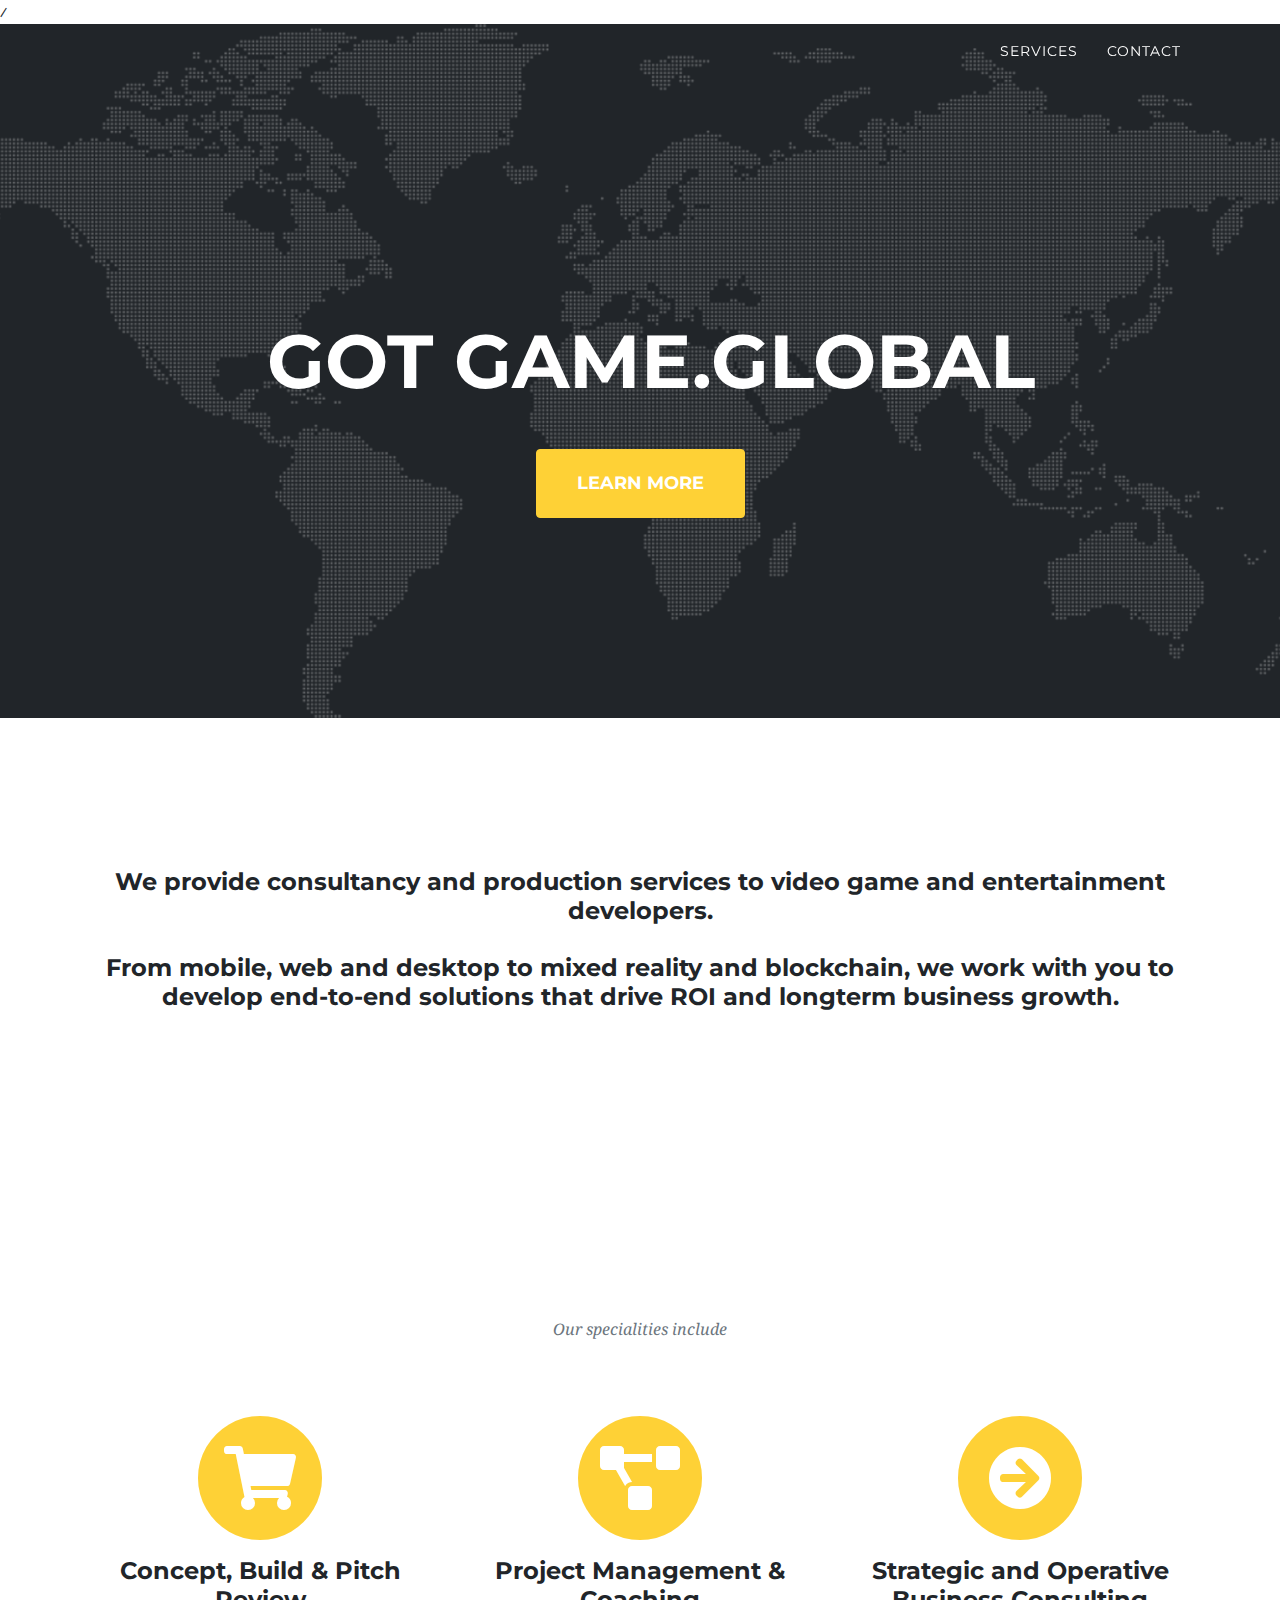
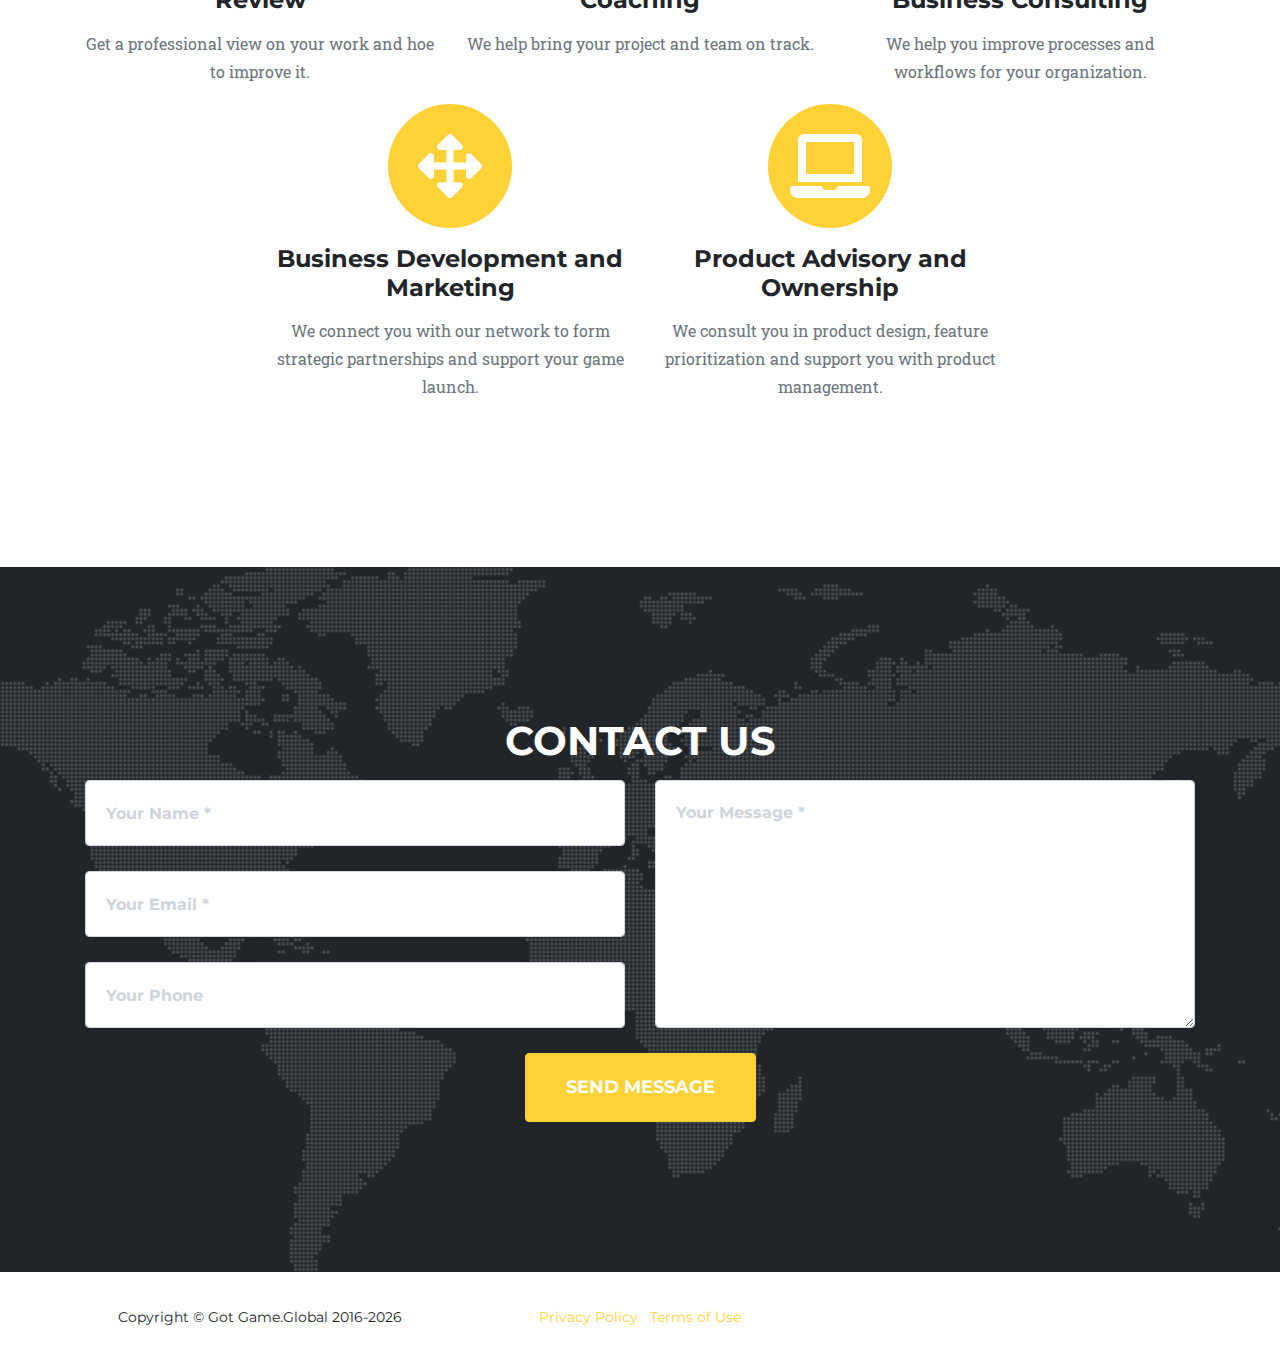
==== commit 0ded0b0e: "text changes" ====
--- a/index.html
+++ b/index.html
@@ -8,7 +8,7 @@
     <meta name="description" content="">
     <meta name="author" content="">
 
-    <title>GotGame.Global</title>
+    <title>Got Game.Global</title>
 
     <!-- Bootstrap core CSS -->
     <link href="vendor/bootstrap/css/bootstrap.min.css" rel="stylesheet">
@@ -81,16 +81,13 @@
       <div class="container">
         <div class="row">
           <div class="col-lg-12 text-center">
-            <h2 class="section-heading text-normalcase">
-            We provide consultancy and production services to clients in the video game and related industries.
-            </h2>
-<!--            
-<h3 class="section-subheading text-muted"></h3> 
--->
-
-          </div>
-        </div>
-      
+            <h4 class="section-heading text-normalcase">
+            We provide consultancy and production services to video game and entertainment developers.
+            <br/><br/>
+            From mobile, web and desktop to mixed reality and blockchain, we work with you to develop end-to-end solutions that drive ROI and longterm business growth.
+            </h4>
+          </div>
+        </div>
       </div>
     </section>
 
@@ -111,9 +108,33 @@
               <i class="fas fa-circle fa-stack-2x text-primary"></i>
               <i class="fas fa-shopping-cart fa-stack-1x fa-inverse"></i>
             </span>
-            <h4 class="service-heading">Product Consultancy and Management</h4>
-            <p class="text-muted">We find weaknesses in your game and create a plan for real improvement.</p>
-          </div>
+            <h4 class="service-heading">Concept, Build & Pitch Review</h4>
+            <p class="text-muted">Get a professional view on your work and hoe to improve it.</p>
+
+          </div>
+          <div class="col-md-4">
+            <span class="fa-stack fa-4x">
+              <i class="fas fa-circle fa-stack-2x text-primary"></i>
+              <i class="fas fa-project-diagram fa-stack-1x fa-inverse"></i>
+            </span>
+            <h4 class="service-heading">Project Management & Coaching</h4>
+            <p class="text-muted">We help bring your project and team on track.</p>
+          </div>
+          <div class="col-md-4">
+            <span class="fa-stack fa-4x">
+              <i class="fas fa-circle fa-stack-2x text-primary"></i>
+              <i class="fas fa-arrow-circle-right fa-stack-1x fa-inverse"></i>
+            </span>
+            <h4 class="service-heading">Strategic and Operative Business Consulting</h4>
+            <p class="text-muted">We help you improve processes and workflows for your organization.</p>
+          </div>
+        </div>
+
+
+        <div class="row text-center">
+          <div class="col-md-2">
+          </div>
+          
           <div class="col-md-4">
             <span class="fa-stack fa-4x">
               <i class="fas fa-circle fa-stack-2x text-primary"></i>
@@ -125,32 +146,10 @@
           <div class="col-md-4">
             <span class="fa-stack fa-4x">
               <i class="fas fa-circle fa-stack-2x text-primary"></i>
-              <i class="fas fa-arrow-circle-right fa-stack-1x fa-inverse"></i>
-            </span>
-            <h4 class="service-heading">Strategic and Operative Business Consulting</h4>
-            <p class="text-muted">We help you improve processes and workflows for your organization.</p>
-          </div>
-        </div>
-
-
-        <div class="row text-center">
-          <div class="col-md-2">
-          </div>
-          <div class="col-md-4">
-            <span class="fa-stack fa-4x">
-              <i class="fas fa-circle fa-stack-2x text-primary"></i>
-              <i class="fas fa-project-diagram fa-stack-1x fa-inverse"></i>
-            </span>
-            <h4 class="service-heading">Project Management & Coaching</h4>
-            <p class="text-muted">We help bring your project and team on track.</p>
-          </div>
-          <div class="col-md-4">
-            <span class="fa-stack fa-4x">
-              <i class="fas fa-circle fa-stack-2x text-primary"></i>
               <i class="fas fa-laptop fa-stack-1x fa-inverse"></i>
             </span>
             <h4 class="service-heading">Product Advisory and Ownership</h4>
-            <p class="text-muted">We consult you in product design and feature prioritization.</p>
+            <p class="text-muted">We consult you in product design, feature prioritization and support you with product management.</p>
           </div>
 <!--
           <div class="col-md-6">
@@ -528,7 +527,7 @@
       <div class="container">
         <div class="row">
           <div class="col-md-4">
-            <span class="copyright">Copyright &copy; GotGame.Global 2016-<script>document.write(new Date().getFullYear())</script></span>
+            <span class="copyright">Copyright &copy; Got Game.Global 2016-<script>document.write(new Date().getFullYear())</script></span>
           </div>
 <!--
           <div class="col-md-4">
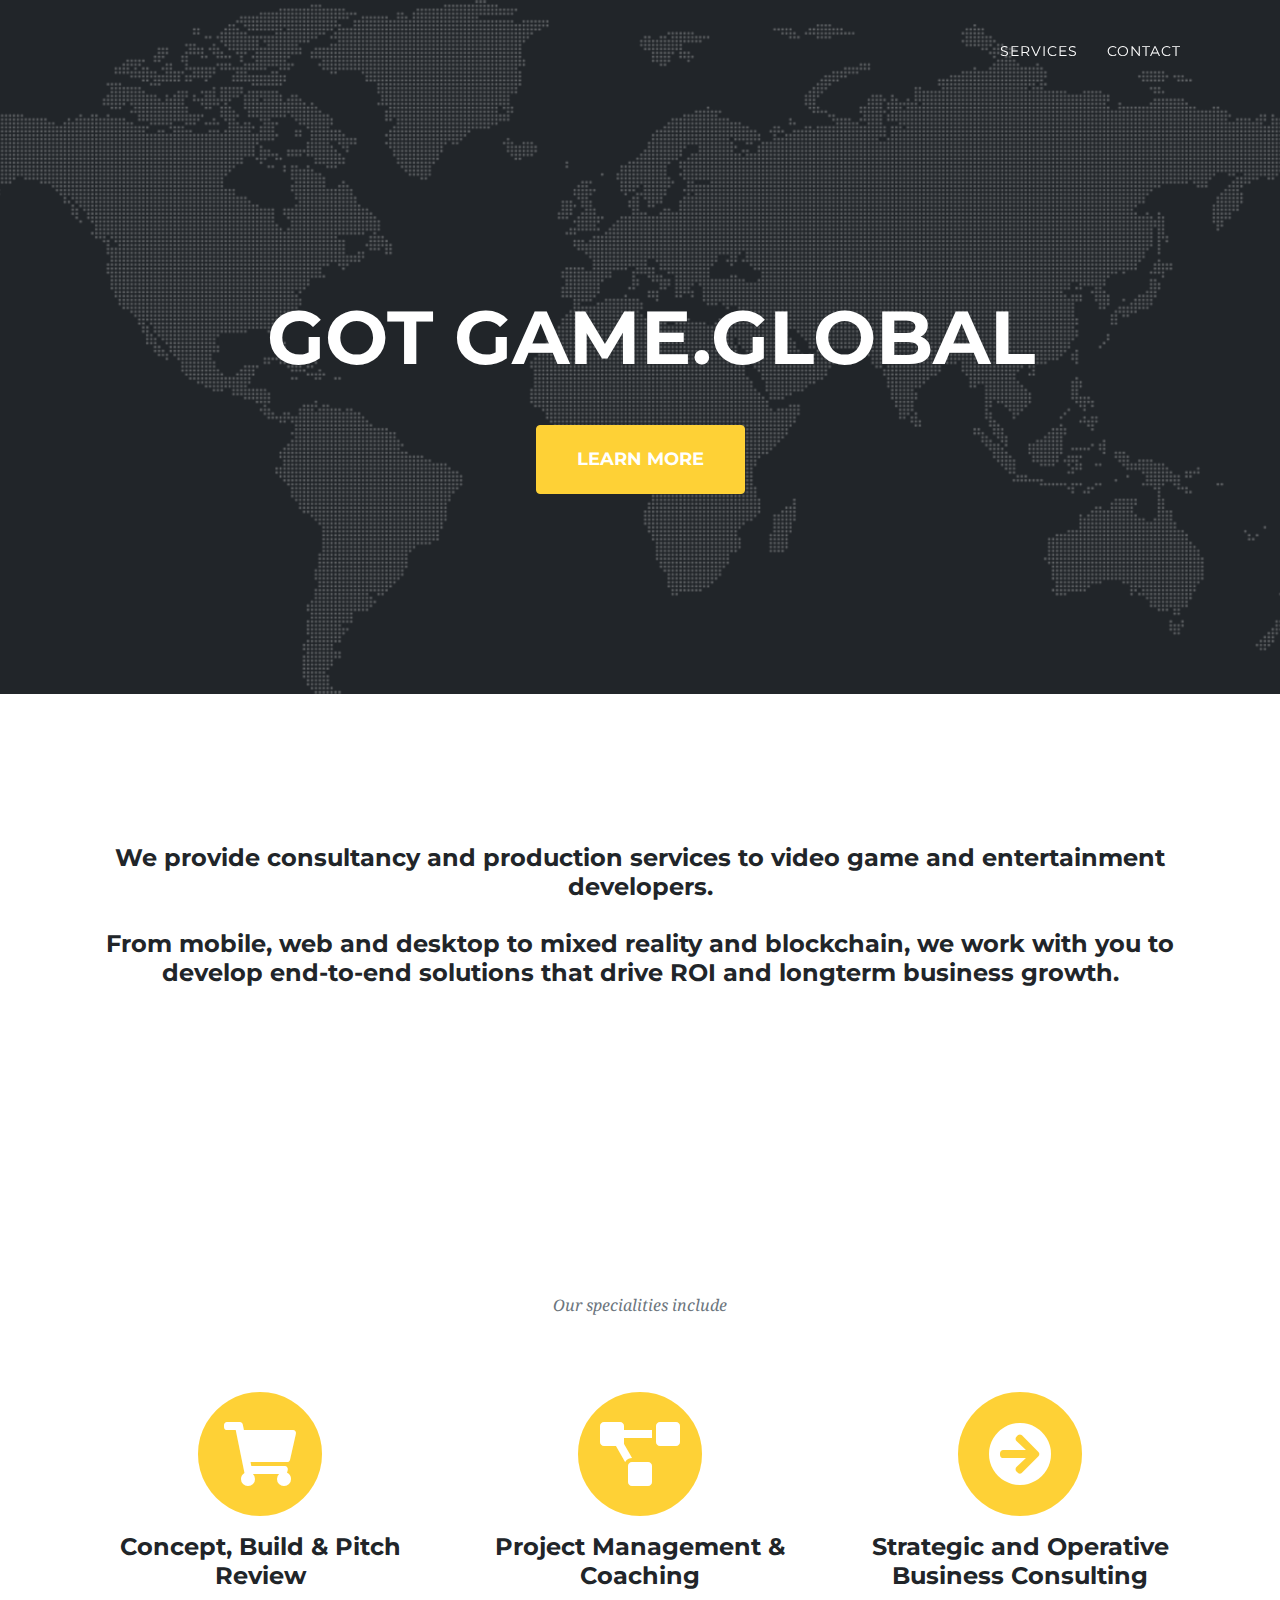
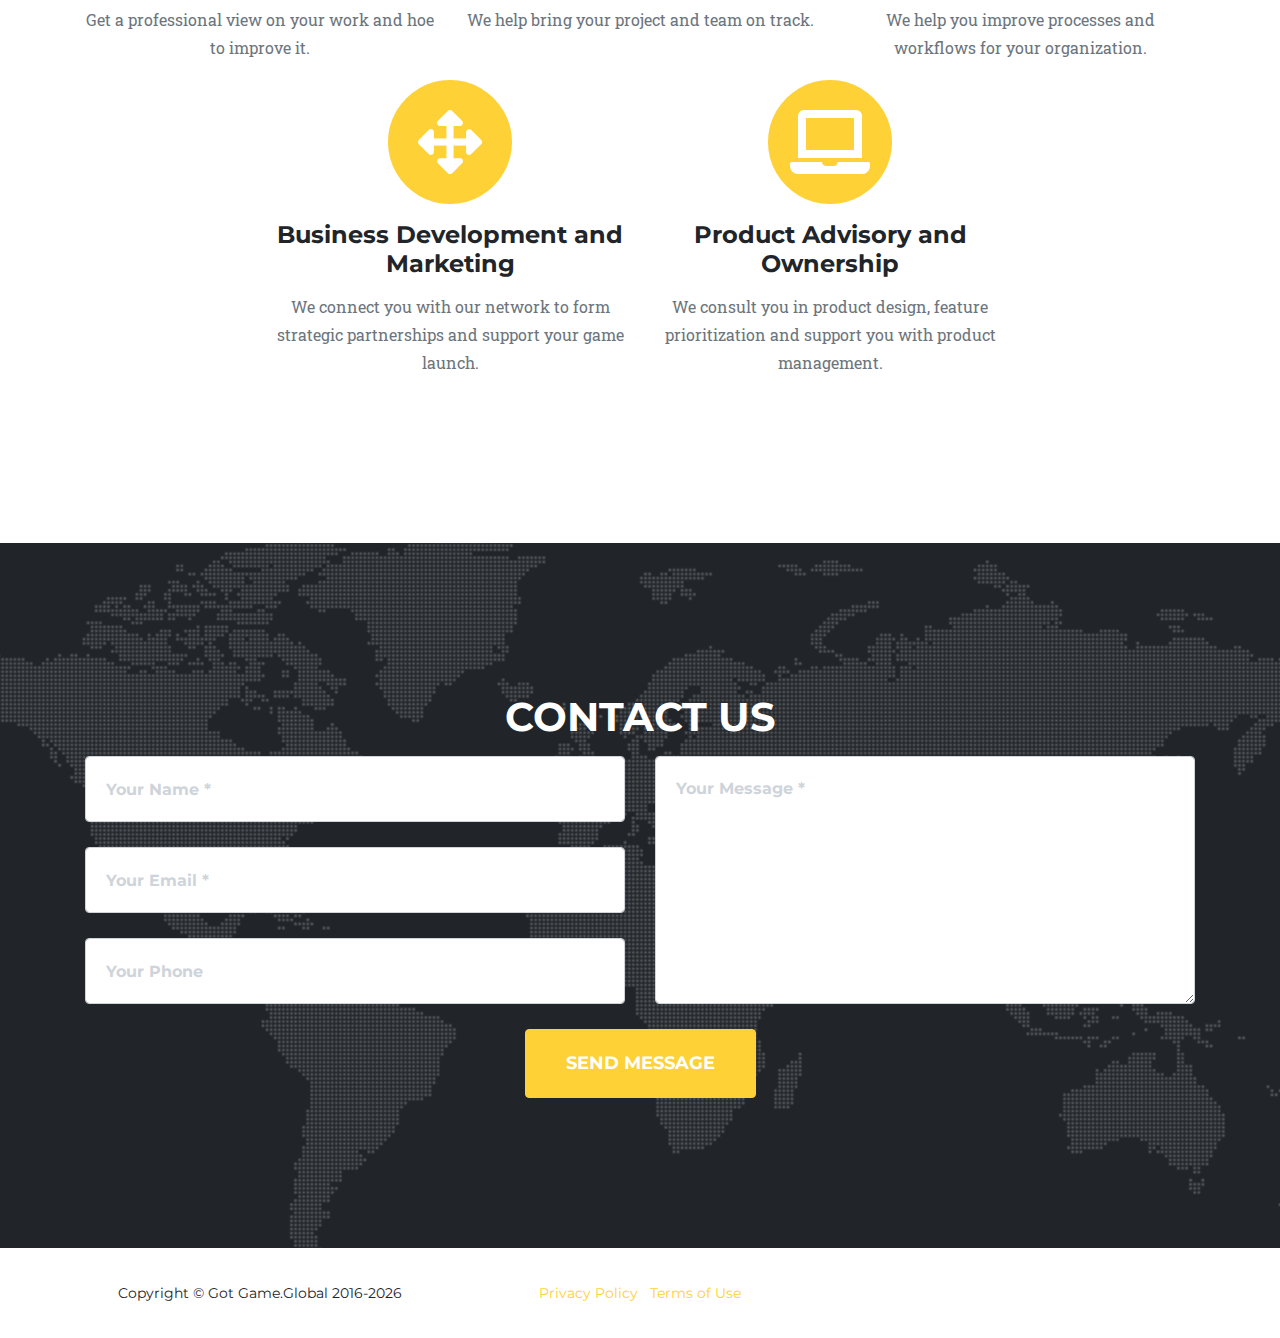
==== commit d1d8a597: "added privacy policy and terms of use" ====
--- a/index.html
+++ b/index.html
@@ -1,6 +1,5 @@
 <!DOCTYPE html>
 <html lang="en">
-⁄
   <head>
 
     <meta charset="utf-8">
@@ -134,7 +133,7 @@
         <div class="row text-center">
           <div class="col-md-2">
           </div>
-          
+
           <div class="col-md-4">
             <span class="fa-stack fa-4x">
               <i class="fas fa-circle fa-stack-2x text-primary"></i>
@@ -554,10 +553,10 @@
           <div class="col-md-4">
             <ul class="list-inline quicklinks">
               <li class="list-inline-item">
-                <a href="#">Privacy Policy</a>
+                <a href="privacy.html">Privacy Policy</a>
               </li>
               <li class="list-inline-item">
-                <a href="#">Terms of Use</a>
+                <a href="terms.html">Terms of Use</a>
               </li>
             </ul>
           </div>
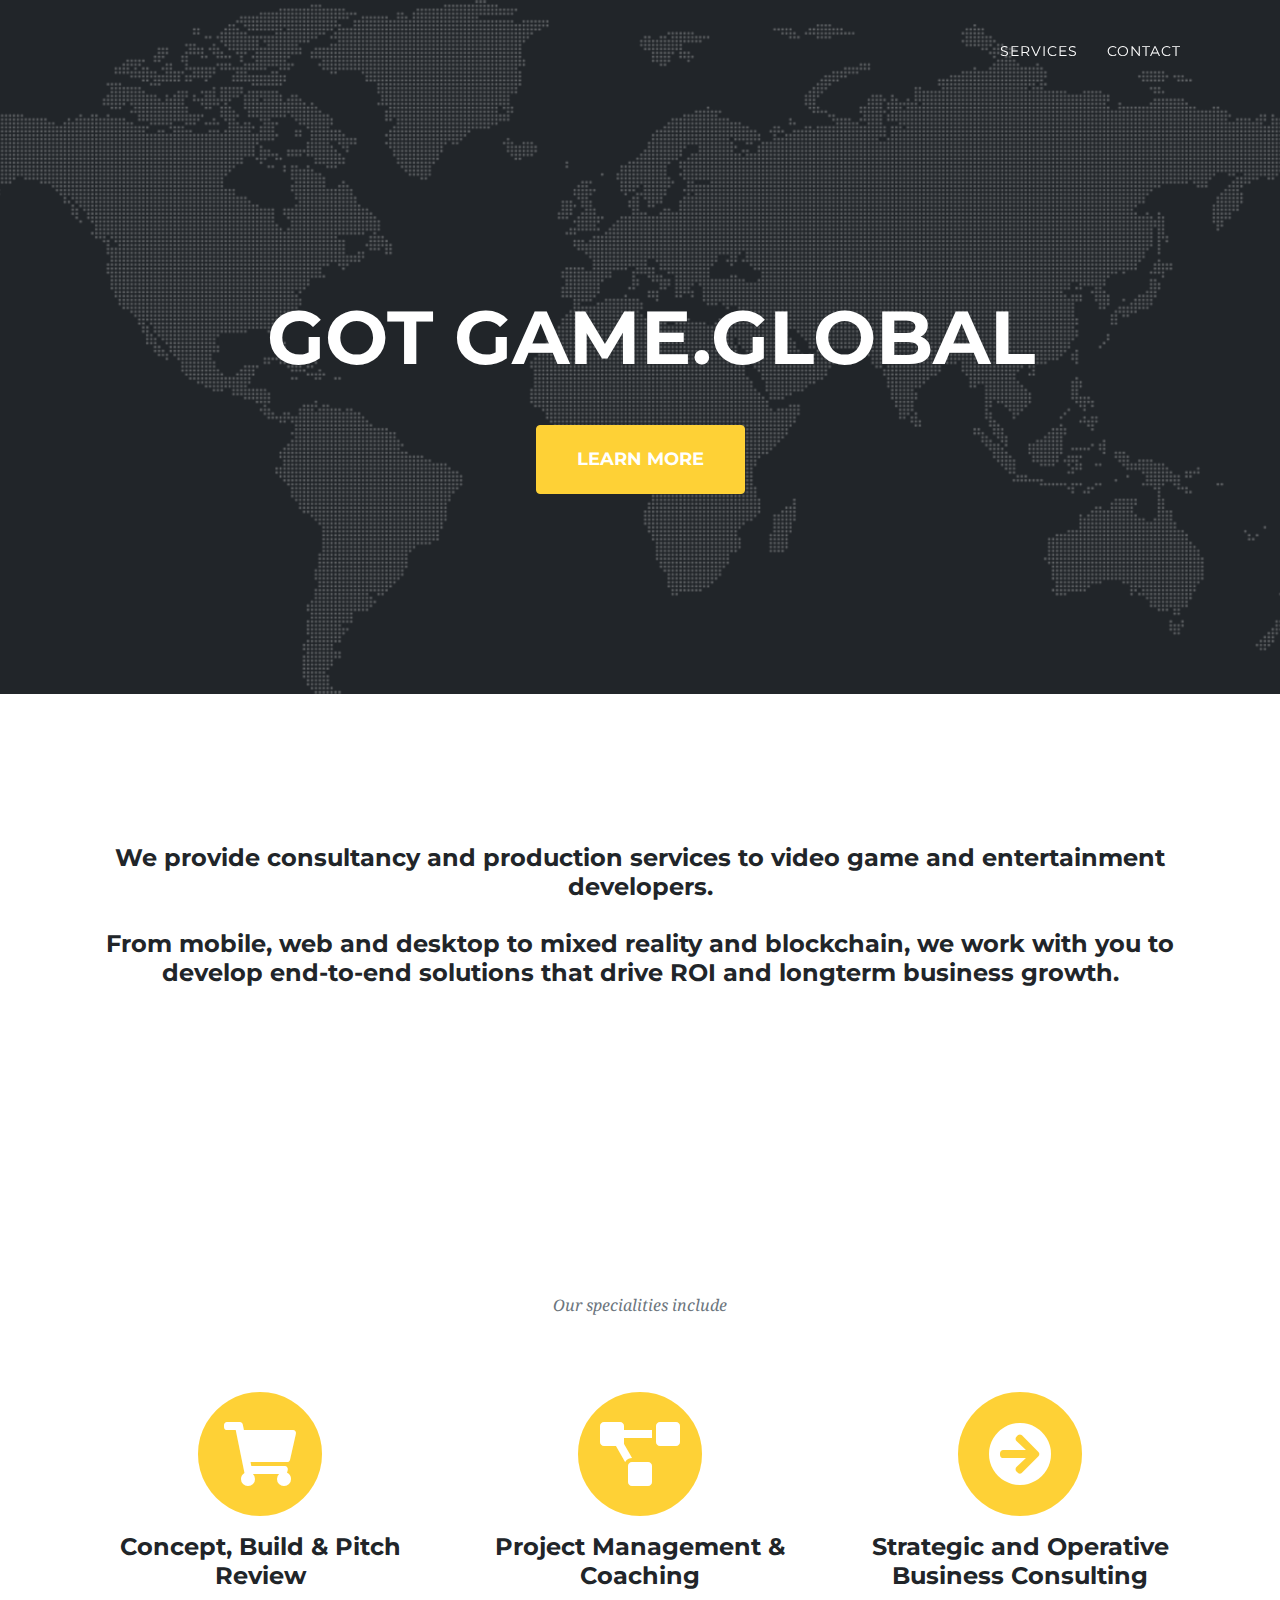
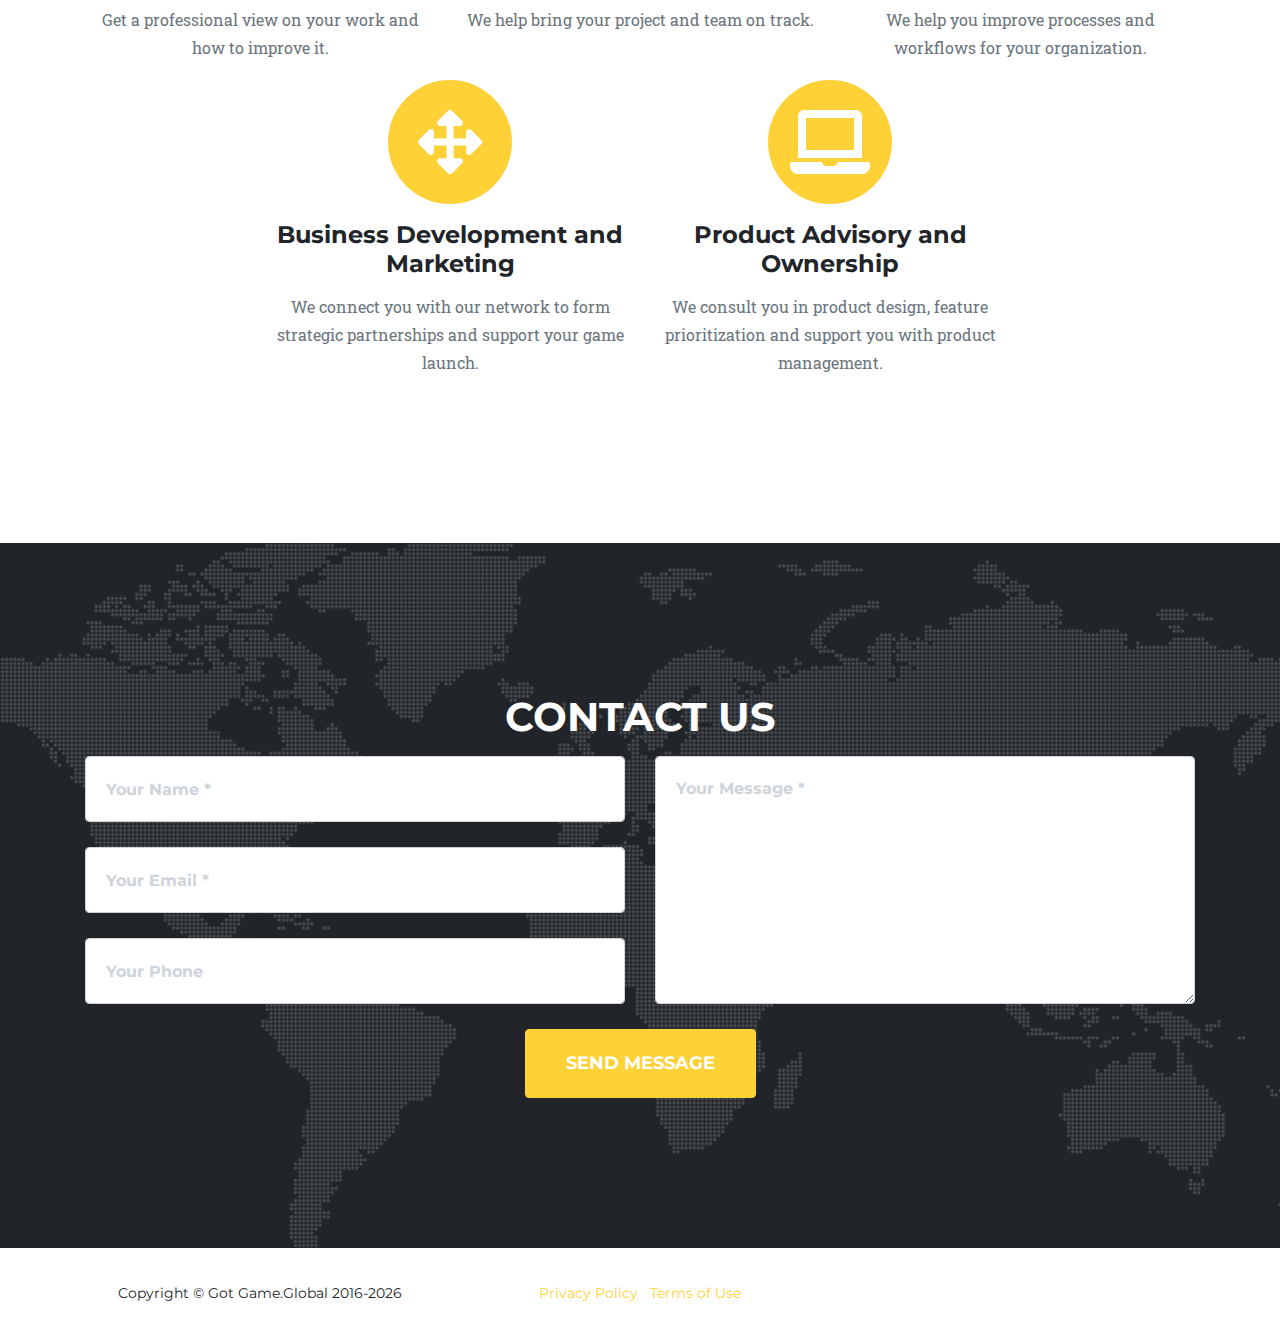
==== commit 9fef36ff: "fixed a typo" ====
--- a/index.html
+++ b/index.html
@@ -108,7 +108,7 @@
               <i class="fas fa-shopping-cart fa-stack-1x fa-inverse"></i>
             </span>
             <h4 class="service-heading">Concept, Build & Pitch Review</h4>
-            <p class="text-muted">Get a professional view on your work and hoe to improve it.</p>
+            <p class="text-muted">Get a professional view on your work and how to improve it.</p>
 
           </div>
           <div class="col-md-4">
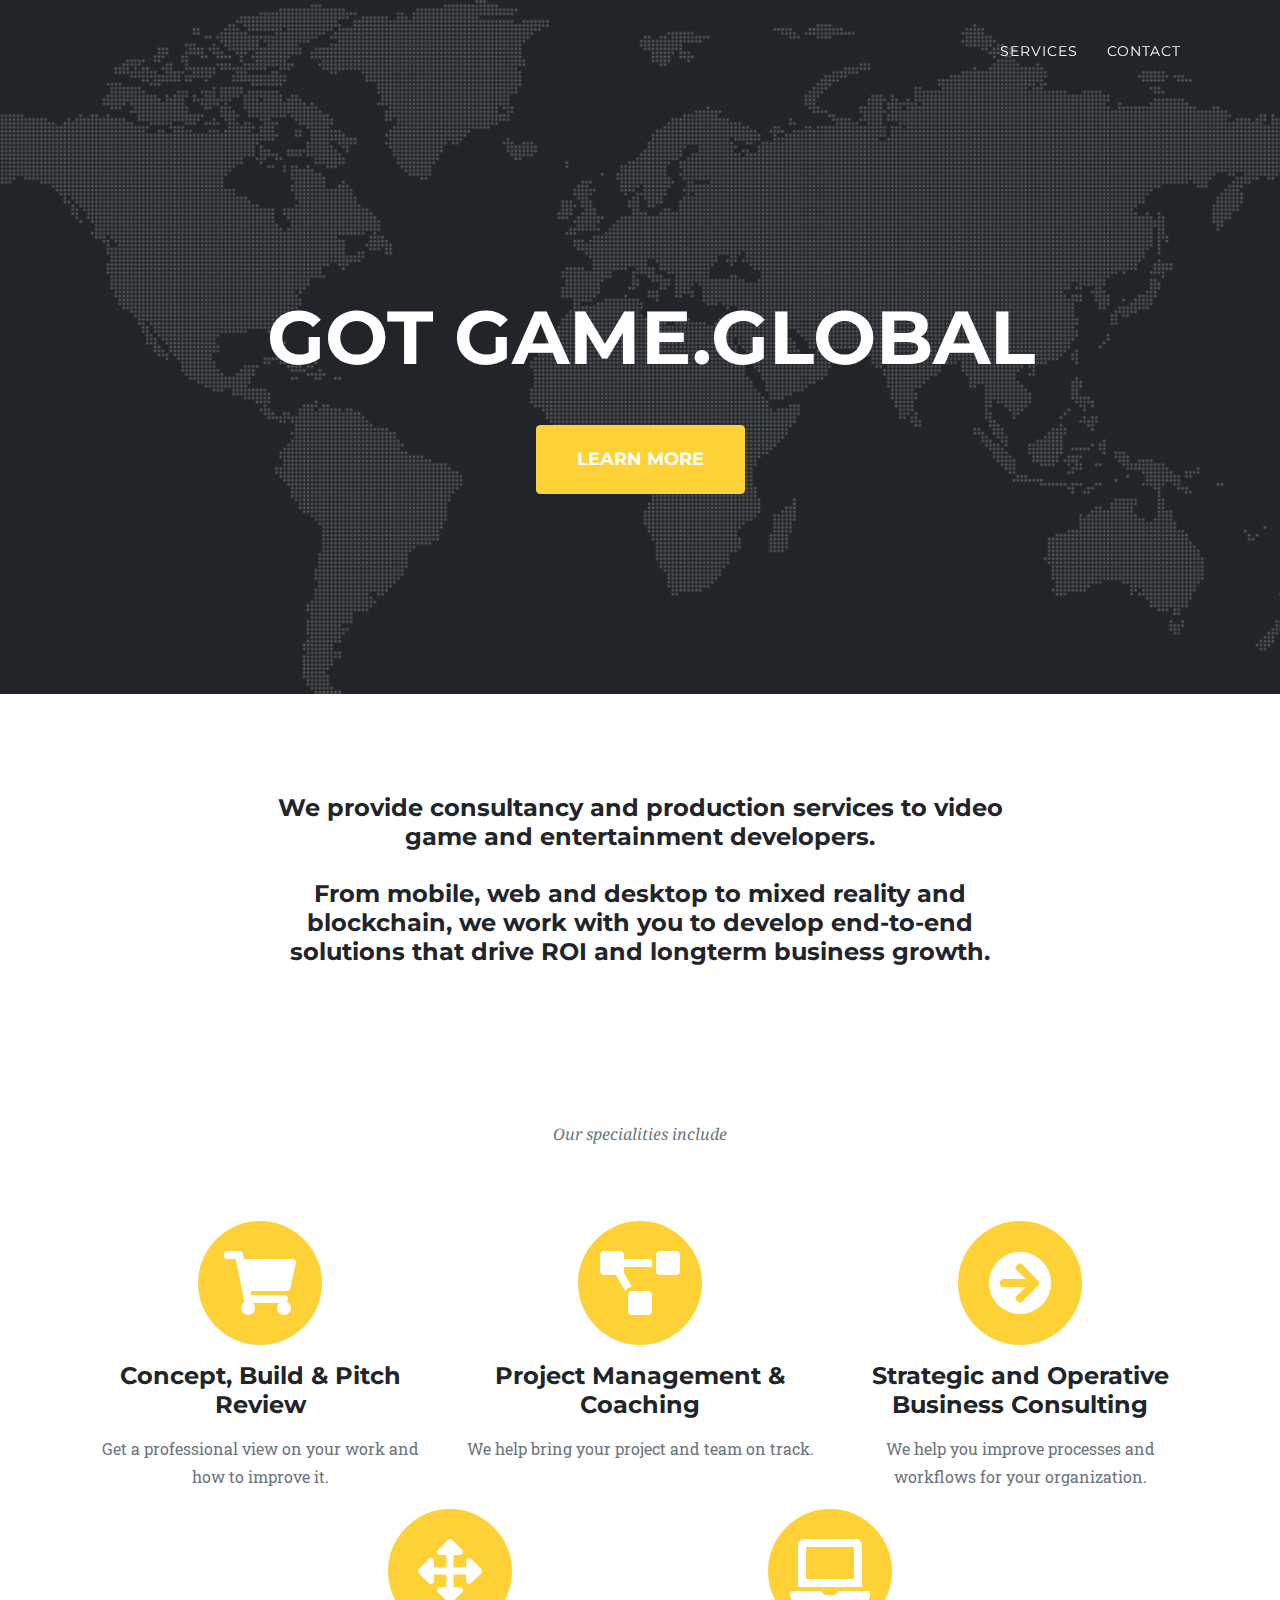
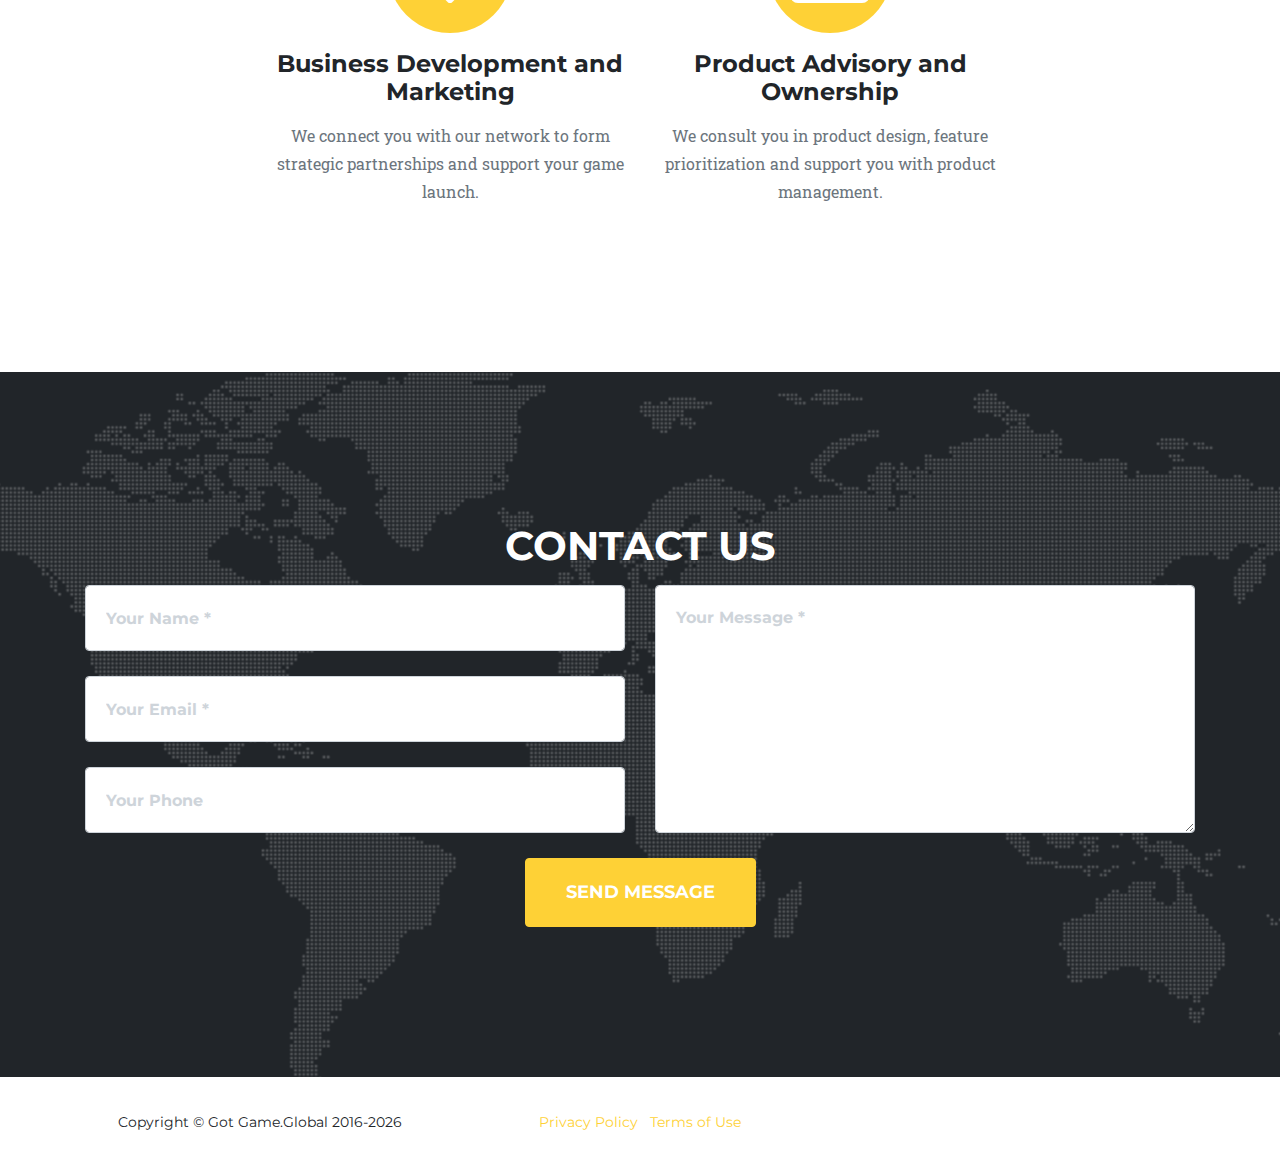
==== commit 307a2494: "reformatted front page" ====
--- a/index.html
+++ b/index.html
@@ -69,27 +69,22 @@
       </div>
     </header>
 
-
-
-
-
-
  <!-- About -->
 
-    <section id="about">
-      <div class="container">
-        <div class="row">
-          <div class="col-lg-12 text-center">
-            <h4 class="section-heading text-normalcase">
-            We provide consultancy and production services to video game and entertainment developers.
-            <br/><br/>
-            From mobile, web and desktop to mixed reality and blockchain, we work with you to develop end-to-end solutions that drive ROI and longterm business growth.
-            </h4>
-          </div>
+    <section id="about" style="padding:100px 0 0 0">
+      <div class="container">
+        <div class="row">
+            <div class="col-md-2"></div>
+            <div class="col-md-8 text-center">
+              <h4 class="section-heading text-normalcase">
+              We provide consultancy and production services to video game and entertainment developers.
+              <br/><br/>
+              From mobile, web and desktop to mixed reality and blockchain, we work with you to develop end-to-end solutions that drive ROI and longterm business growth.
+              </h4>
+            </div>
         </div>
       </div>
     </section>
-
 
     <!-- Services -->
     <section id="services">
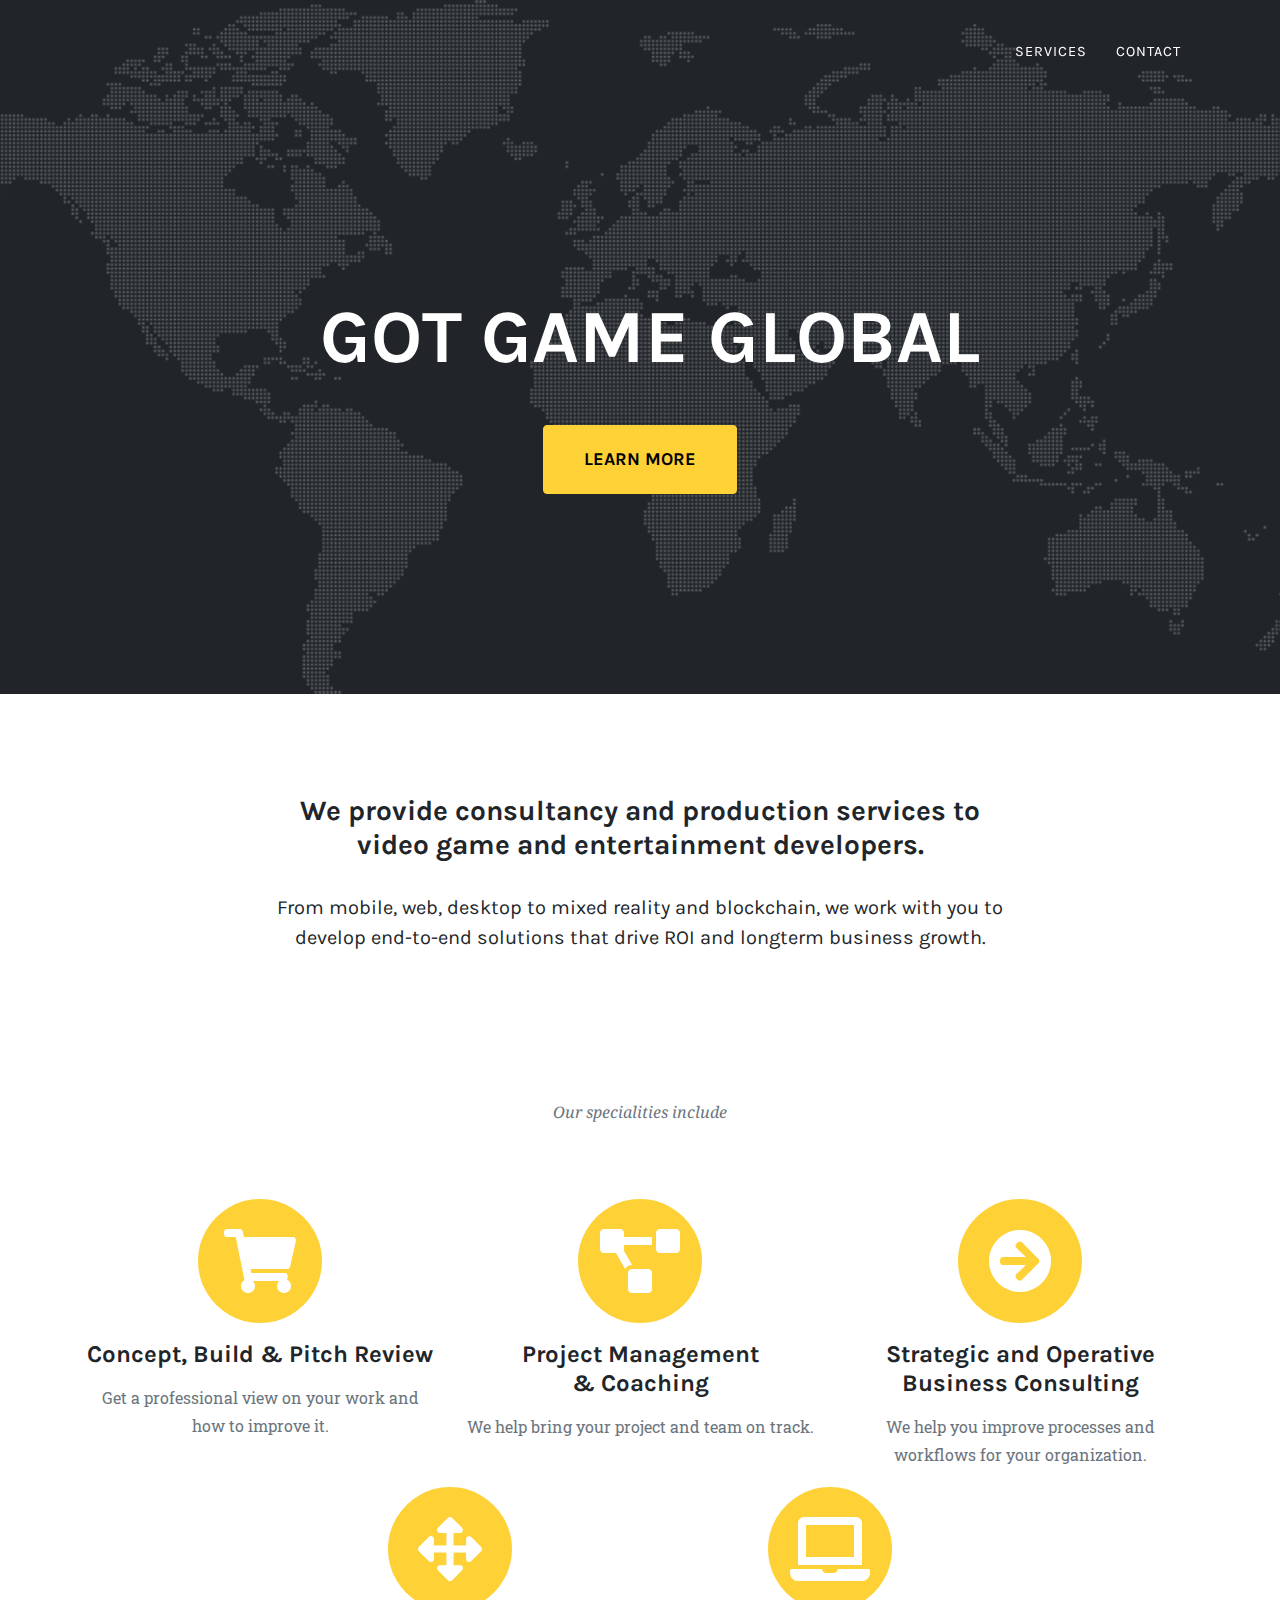
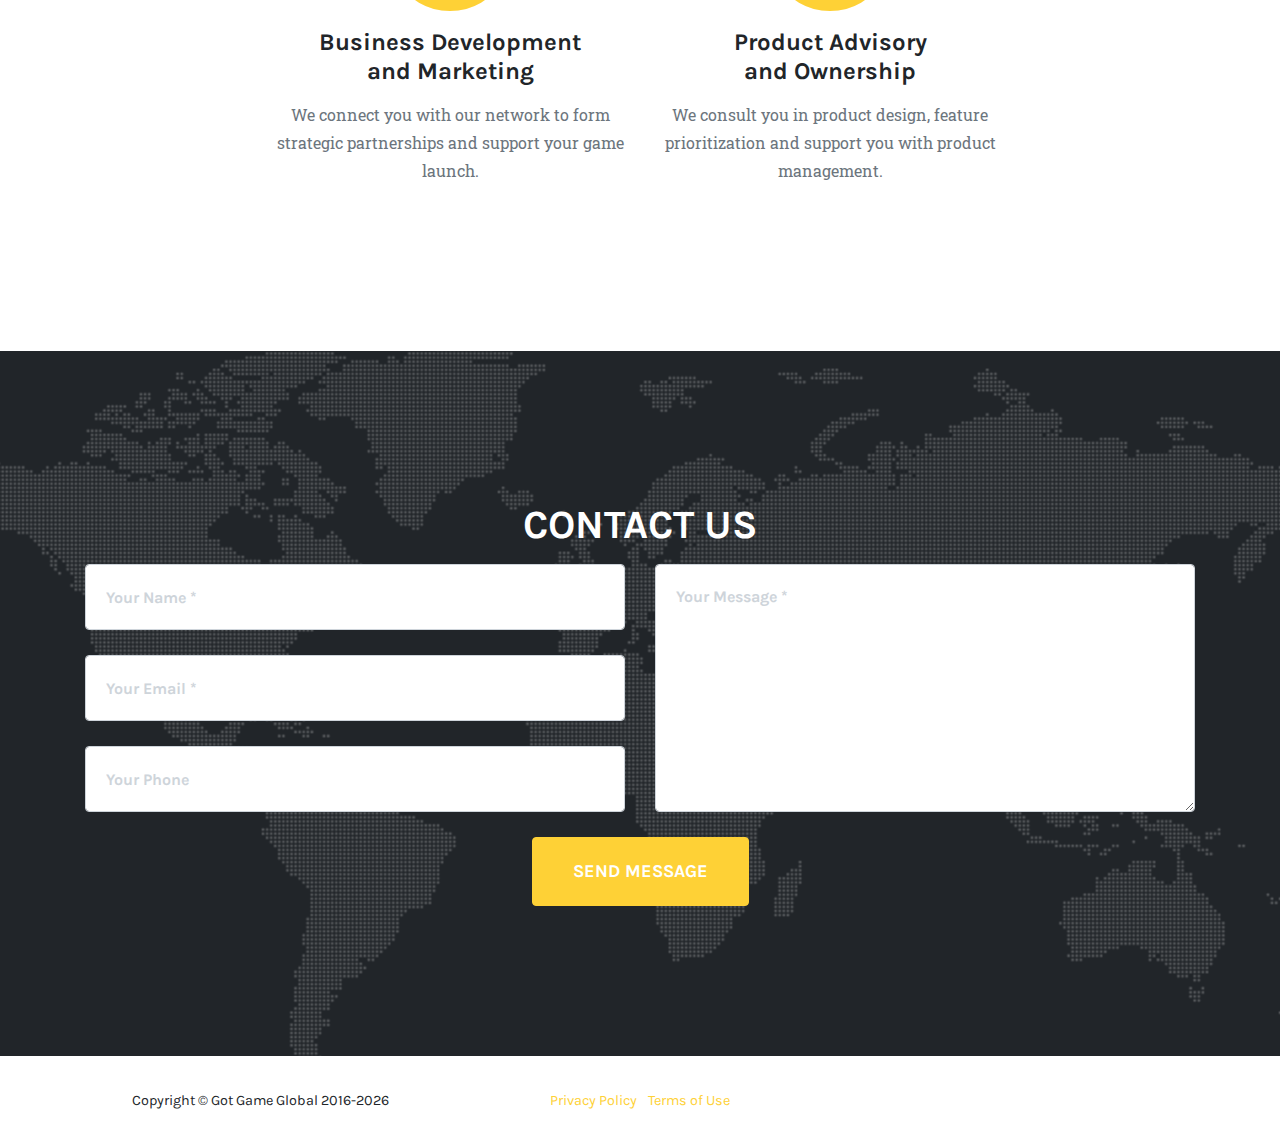
==== commit 25a93af7: "changed formatting a bit" ====
--- a/index.html
+++ b/index.html
@@ -7,7 +7,7 @@
     <meta name="description" content="">
     <meta name="author" content="">
 
-    <title>Got Game.Global</title>
+    <title>Got Game Global</title>
 
     <!-- Bootstrap core CSS -->
     <link href="vendor/bootstrap/css/bootstrap.min.css" rel="stylesheet">
@@ -18,6 +18,7 @@
     <link href='https://fonts.googleapis.com/css?family=Kaushan+Script' rel='stylesheet' type='text/css'>
     <link href='https://fonts.googleapis.com/css?family=Droid+Serif:400,700,400italic,700italic' rel='stylesheet' type='text/css'>
     <link href='https://fonts.googleapis.com/css?family=Roboto+Slab:400,100,300,700' rel='stylesheet' type='text/css'>
+    <link href="https://fonts.googleapis.com/css?family=Karla" rel="stylesheet">
 
     <!-- Custom styles for this template -->
     <link href="css/agency.css" rel="stylesheet">
@@ -63,8 +64,8 @@
       <div class="container">
         <div class="intro-text">
           <!--<div class="intro-lead-in">Welcome To Our Studio!</div>-->
-          <div class="intro-heading text-uppercase">&nbsp;Got Game.Global</div>
-          <a class="btn btn-primary btn-xl text-uppercase js-scroll-trigger" href="#services">Learn More</a>
+          <div class="intro-heading text-uppercase">&nbsp;Got Game Global</div>
+          <a class="btn btn-primary btn-xl text-uppercase js-scroll-trigger" href="#services" style="color:black">Learn More</a>
         </div>
       </div>
     </header>
@@ -76,10 +77,13 @@
         <div class="row">
             <div class="col-md-2"></div>
             <div class="col-md-8 text-center">
-              <h4 class="section-heading text-normalcase">
+              <h4 class="section-heading text-normalcase" style="font-family: 'Karla', sans-serif; font-size:28px">
               We provide consultancy and production services to video game and entertainment developers.
-              <br/><br/>
-              From mobile, web and desktop to mixed reality and blockchain, we work with you to develop end-to-end solutions that drive ROI and longterm business growth.
+              </h4>
+              <br/>
+                <div style="font-family: 'Karla', sans-serif; font-size:20px">
+                  From  mobile, web, desktop to mixed reality and blockchain, we work with you to develop end-to-end solutions that drive ROI and longterm business growth.
+             </div>
               </h4>
             </div>
         </div>
@@ -103,7 +107,7 @@
               <i class="fas fa-shopping-cart fa-stack-1x fa-inverse"></i>
             </span>
             <h4 class="service-heading">Concept, Build & Pitch Review</h4>
-            <p class="text-muted">Get a professional view on your work and how to improve it.</p>
+            <p class="text-muted" >Get a professional view on your work and how to improve it.</p>
 
           </div>
           <div class="col-md-4">
@@ -111,7 +115,7 @@
               <i class="fas fa-circle fa-stack-2x text-primary"></i>
               <i class="fas fa-project-diagram fa-stack-1x fa-inverse"></i>
             </span>
-            <h4 class="service-heading">Project Management & Coaching</h4>
+            <h4 class="service-heading">Project Management <br/>& Coaching</h4>
             <p class="text-muted">We help bring your project and team on track.</p>
           </div>
           <div class="col-md-4">
@@ -134,7 +138,7 @@
               <i class="fas fa-circle fa-stack-2x text-primary"></i>
               <i class="fas fa-arrows-alt fa-stack-1x fa-inverse"></i>
             </span>
-            <h4 class="service-heading">Business Development and Marketing</h4>
+            <h4 class="service-heading">Business Development <br/>and Marketing</h4>
             <p class="text-muted">We connect you with our network to form strategic partnerships and support your game launch.</p>
           </div>
           <div class="col-md-4">
@@ -142,7 +146,7 @@
               <i class="fas fa-circle fa-stack-2x text-primary"></i>
               <i class="fas fa-laptop fa-stack-1x fa-inverse"></i>
             </span>
-            <h4 class="service-heading">Product Advisory and Ownership</h4>
+            <h4 class="service-heading">Product Advisory <br/>and Ownership</h4>
             <p class="text-muted">We consult you in product design, feature prioritization and support you with product management.</p>
           </div>
 <!--
@@ -521,7 +525,7 @@
       <div class="container">
         <div class="row">
           <div class="col-md-4">
-            <span class="copyright">Copyright &copy; Got Game.Global 2016-<script>document.write(new Date().getFullYear())</script></span>
+            <span class="copyright">Copyright &copy; Got Game Global 2016-<script>document.write(new Date().getFullYear())</script></span>
           </div>
 <!--
           <div class="col-md-4">
--- a/css/agency.css
+++ b/css/agency.css
@@ -32,7 +32,7 @@
 h5,
 h6 {
   font-weight: 700;
-  font-family: 'Montserrat', -apple-system, BlinkMacSystemFont, 'Segoe UI', Roboto, 'Helvetica Neue', Arial, sans-serif, 'Apple Color Emoji', 'Segoe UI Emoji', 'Segoe UI Symbol', 'Noto Color Emoji';
+  font-family: 'Karla', -apple-system, BlinkMacSystemFont, 'Segoe UI', Roboto, 'Helvetica Neue', Arial, sans-serif, 'Apple Color Emoji', 'Segoe UI Emoji', 'Segoe UI Symbol', 'Noto Color Emoji';
 }
 
 section {
@@ -61,7 +61,7 @@
 }
 
 .btn {
-  font-family: 'Montserrat', -apple-system, BlinkMacSystemFont, 'Segoe UI', Roboto, 'Helvetica Neue', Arial, sans-serif, 'Apple Color Emoji', 'Segoe UI Emoji', 'Segoe UI Symbol', 'Noto Color Emoji';
+  font-family: 'Karla', -apple-system, BlinkMacSystemFont, 'Segoe UI', Roboto, 'Helvetica Neue', Arial, sans-serif, 'Apple Color Emoji', 'Segoe UI Emoji', 'Segoe UI Symbol', 'Noto Color Emoji';
   font-weight: 700;
 }
 
@@ -120,7 +120,7 @@
   color: white;
   border: 0;
   background-color: #fed136;
-  font-family: 'Montserrat', -apple-system, BlinkMacSystemFont, 'Segoe UI', Roboto, 'Helvetica Neue', Arial, sans-serif, 'Apple Color Emoji', 'Segoe UI Emoji', 'Segoe UI Symbol', 'Noto Color Emoji';
+  font-family: 'Karla', -apple-system, BlinkMacSystemFont, 'Segoe UI', Roboto, 'Helvetica Neue', Arial, sans-serif, 'Apple Color Emoji', 'Segoe UI Emoji', 'Segoe UI Symbol', 'Noto Color Emoji';
 }
 
 #mainNav .navbar-brand {
@@ -138,7 +138,7 @@
   padding: 0.75em 0;
   letter-spacing: 1px;
   color: white;
-  font-family: 'Montserrat', -apple-system, BlinkMacSystemFont, 'Segoe UI', Roboto, 'Helvetica Neue', Arial, sans-serif, 'Apple Color Emoji', 'Segoe UI Emoji', 'Segoe UI Symbol', 'Noto Color Emoji';
+  font-family: 'Karla', -apple-system, BlinkMacSystemFont, 'Segoe UI', Roboto, 'Helvetica Neue', Arial, sans-serif, 'Apple Color Emoji', 'Segoe UI Emoji', 'Segoe UI Symbol', 'Noto Color Emoji';
 }
 
 #mainNav .navbar-nav .nav-item .nav-link.active, #mainNav .navbar-nav .nav-item .nav-link:hover {
@@ -207,7 +207,7 @@
   font-weight: 700;
   line-height: 50px;
   margin-bottom: 25px;
-  font-family: 'Montserrat', -apple-system, BlinkMacSystemFont, 'Segoe UI', Roboto, 'Helvetica Neue', Arial, sans-serif, 'Apple Color Emoji', 'Segoe UI Emoji', 'Segoe UI Symbol', 'Noto Color Emoji';
+  font-family: 'Karla', -apple-system, BlinkMacSystemFont, 'Segoe UI', Roboto, 'Helvetica Neue', Arial, sans-serif, 'Apple Color Emoji', 'Segoe UI Emoji', 'Segoe UI Symbol', 'Noto Color Emoji';
 }
 
 @media (min-width: 768px) {
@@ -227,7 +227,7 @@
     font-weight: 700;
     line-height: 75px;
     margin-bottom: 50px;
-    font-family: 'Montserrat', -apple-system, BlinkMacSystemFont, 'Segoe UI', Roboto, 'Helvetica Neue', Arial, sans-serif, 'Apple Color Emoji', 'Segoe UI Emoji', 'Segoe UI Symbol', 'Noto Color Emoji';
+    font-family: 'Karla', -apple-system, BlinkMacSystemFont, 'Segoe UI', Roboto, 'Helvetica Neue', Arial, sans-serif, 'Apple Color Emoji', 'Segoe UI Emoji', 'Segoe UI Symbol', 'Noto Color Emoji';
   }
 }
 
@@ -637,25 +637,25 @@
 section#contact ::-webkit-input-placeholder {
   font-weight: 700;
   color: #ced4da;
-  font-family: 'Montserrat', -apple-system, BlinkMacSystemFont, 'Segoe UI', Roboto, 'Helvetica Neue', Arial, sans-serif, 'Apple Color Emoji', 'Segoe UI Emoji', 'Segoe UI Symbol', 'Noto Color Emoji';
+  font-family: 'Karla', -apple-system, BlinkMacSystemFont, 'Segoe UI', Roboto, 'Helvetica Neue', Arial, sans-serif, 'Apple Color Emoji', 'Segoe UI Emoji', 'Segoe UI Symbol', 'Noto Color Emoji';
 }
 
 section#contact :-moz-placeholder {
   font-weight: 700;
   color: #ced4da;
-  font-family: 'Montserrat', -apple-system, BlinkMacSystemFont, 'Segoe UI', Roboto, 'Helvetica Neue', Arial, sans-serif, 'Apple Color Emoji', 'Segoe UI Emoji', 'Segoe UI Symbol', 'Noto Color Emoji';
+  font-family: 'Karla', -apple-system, BlinkMacSystemFont, 'Segoe UI', Roboto, 'Helvetica Neue', Arial, sans-serif, 'Apple Color Emoji', 'Segoe UI Emoji', 'Segoe UI Symbol', 'Noto Color Emoji';
 }
 
 section#contact ::-moz-placeholder {
   font-weight: 700;
   color: #ced4da;
-  font-family: 'Montserrat', -apple-system, BlinkMacSystemFont, 'Segoe UI', Roboto, 'Helvetica Neue', Arial, sans-serif, 'Apple Color Emoji', 'Segoe UI Emoji', 'Segoe UI Symbol', 'Noto Color Emoji';
+  font-family: 'Karla', -apple-system, BlinkMacSystemFont, 'Segoe UI', Roboto, 'Helvetica Neue', Arial, sans-serif, 'Apple Color Emoji', 'Segoe UI Emoji', 'Segoe UI Symbol', 'Noto Color Emoji';
 }
 
 section#contact :-ms-input-placeholder {
   font-weight: 700;
   color: #ced4da;
-  font-family: 'Montserrat', -apple-system, BlinkMacSystemFont, 'Segoe UI', Roboto, 'Helvetica Neue', Arial, sans-serif, 'Apple Color Emoji', 'Segoe UI Emoji', 'Segoe UI Symbol', 'Noto Color Emoji';
+  font-family: 'Karla', -apple-system, BlinkMacSystemFont, 'Segoe UI', Roboto, 'Helvetica Neue', Arial, sans-serif, 'Apple Color Emoji', 'Segoe UI Emoji', 'Segoe UI Symbol', 'Noto Color Emoji';
 }
 
 footer {
@@ -667,7 +667,7 @@
   font-size: 90%;
   line-height: 40px;
   text-transform: none;
-  font-family: 'Montserrat', -apple-system, BlinkMacSystemFont, 'Segoe UI', Roboto, 'Helvetica Neue', Arial, sans-serif, 'Apple Color Emoji', 'Segoe UI Emoji', 'Segoe UI Symbol', 'Noto Color Emoji';
+  font-family: 'Karla', -apple-system, BlinkMacSystemFont, 'Segoe UI', Roboto, 'Helvetica Neue', Arial, sans-serif, 'Apple Color Emoji', 'Segoe UI Emoji', 'Segoe UI Symbol', 'Noto Color Emoji';
 }
 
 footer ul.quicklinks {
@@ -675,7 +675,7 @@
   line-height: 40px;
   margin-bottom: 0;
   text-transform: none;
-  font-family: 'Montserrat', -apple-system, BlinkMacSystemFont, 'Segoe UI', Roboto, 'Helvetica Neue', Arial, sans-serif, 'Apple Color Emoji', 'Segoe UI Emoji', 'Segoe UI Symbol', 'Noto Color Emoji';
+  font-family: 'Karla', -apple-system, BlinkMacSystemFont, 'Segoe UI', Roboto, 'Helvetica Neue', Arial, sans-serif, 'Apple Color Emoji', 'Segoe UI Emoji', 'Segoe UI Symbol', 'Noto Color Emoji';
 }
 
 ul.social-buttons {
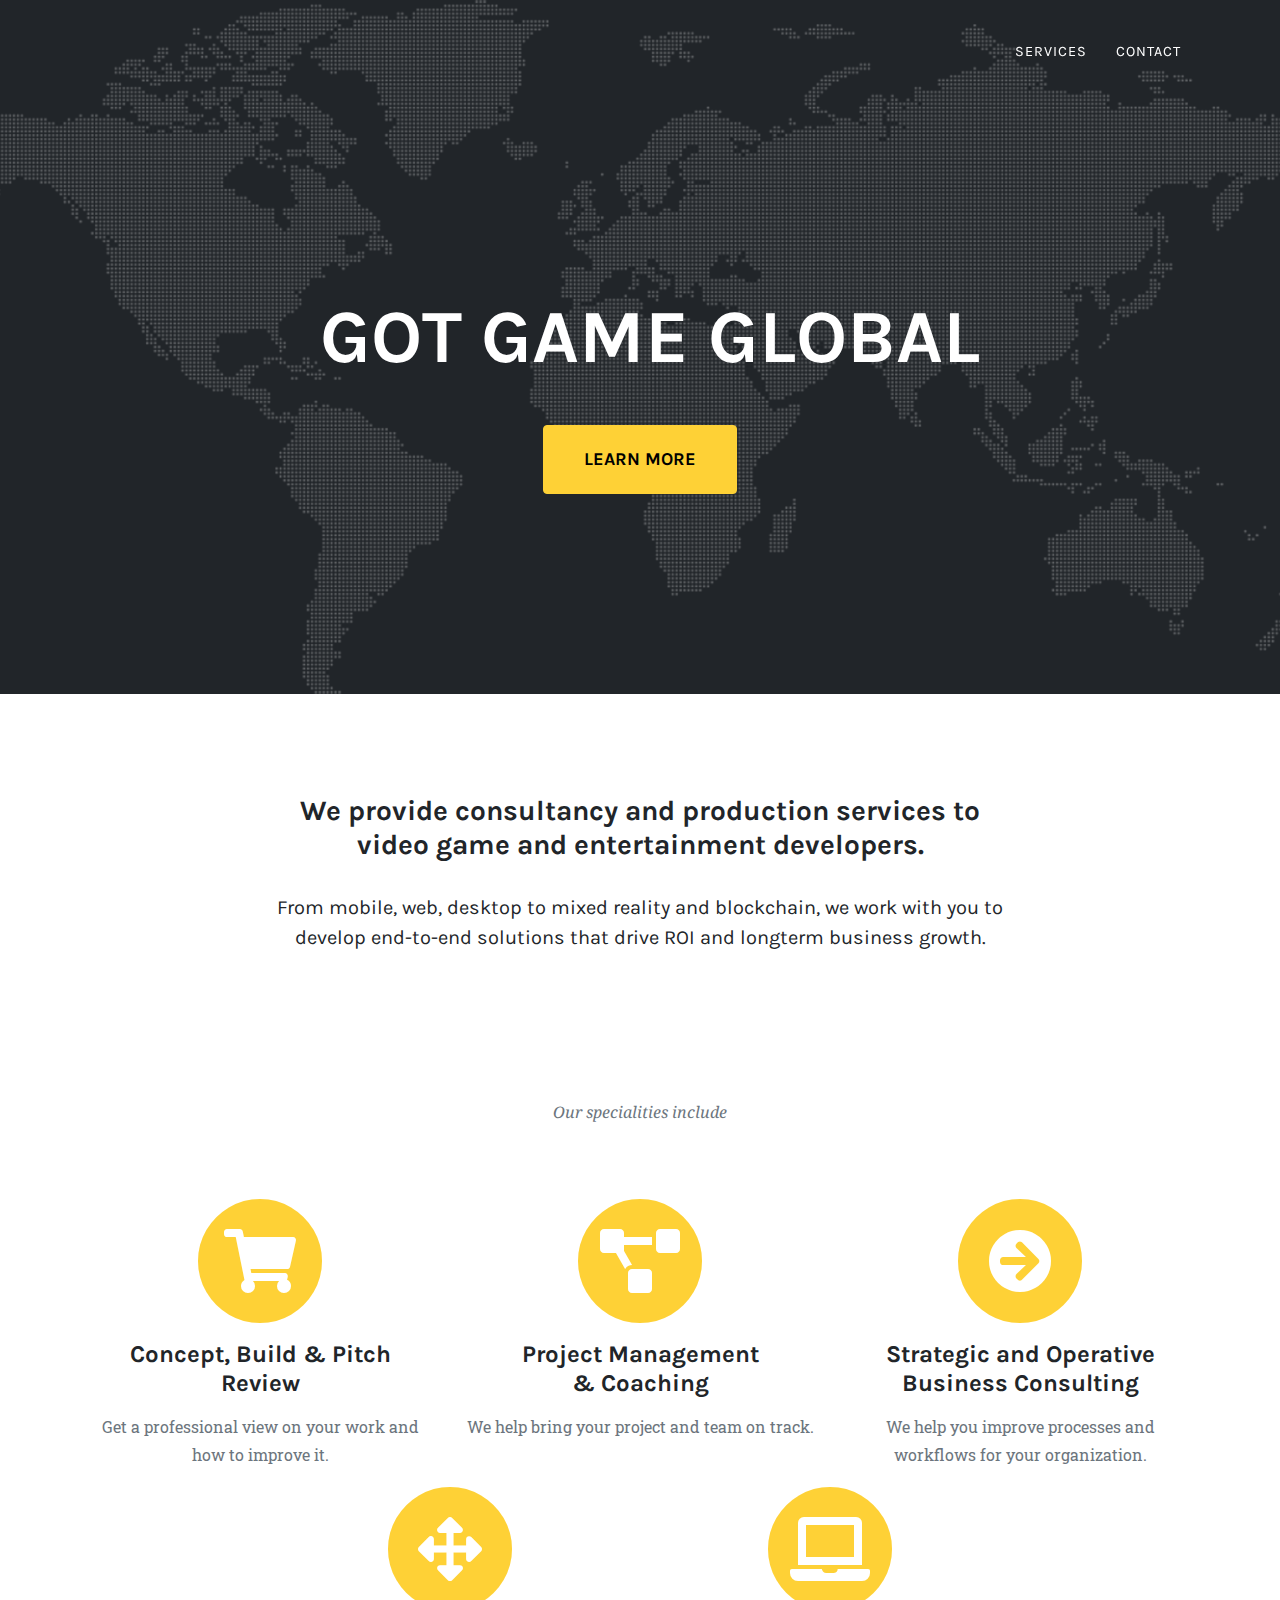
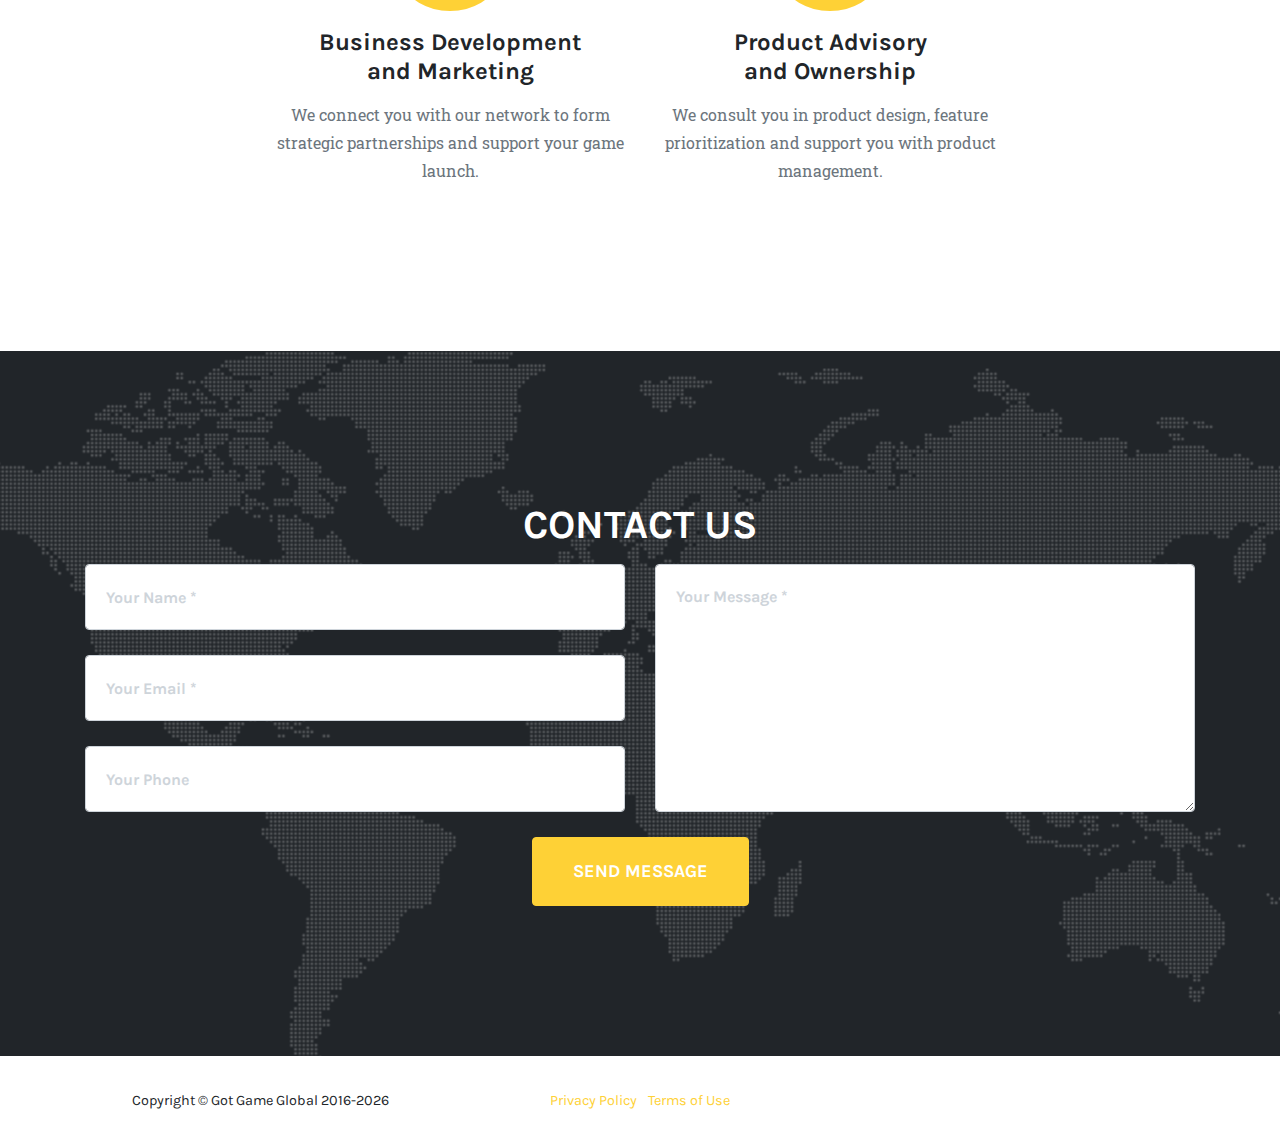
==== commit 57014c9b: "added a line break" ====
--- a/index.html
+++ b/index.html
@@ -106,7 +106,7 @@
               <i class="fas fa-circle fa-stack-2x text-primary"></i>
               <i class="fas fa-shopping-cart fa-stack-1x fa-inverse"></i>
             </span>
-            <h4 class="service-heading">Concept, Build & Pitch Review</h4>
+            <h4 class="service-heading">Concept, Build & Pitch <br/>Review</h4>
             <p class="text-muted" >Get a professional view on your work and how to improve it.</p>
 
           </div>
